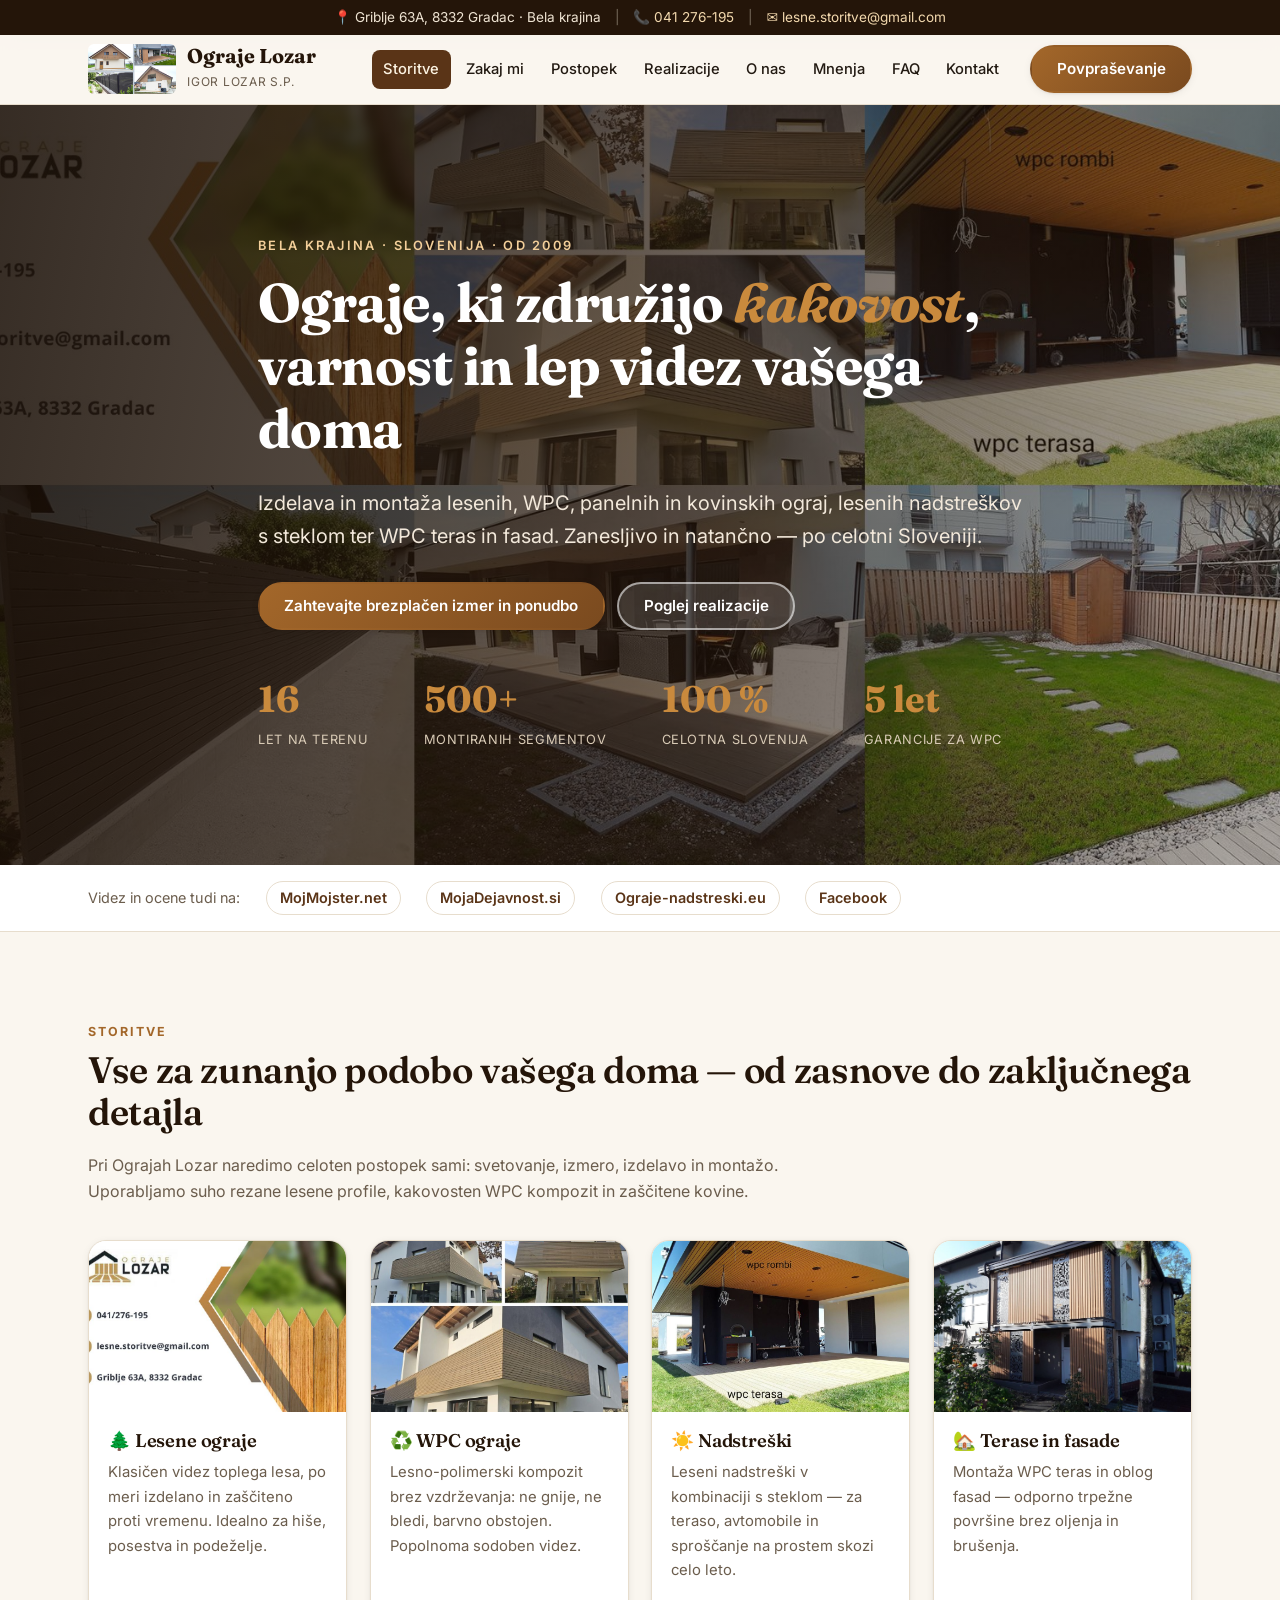
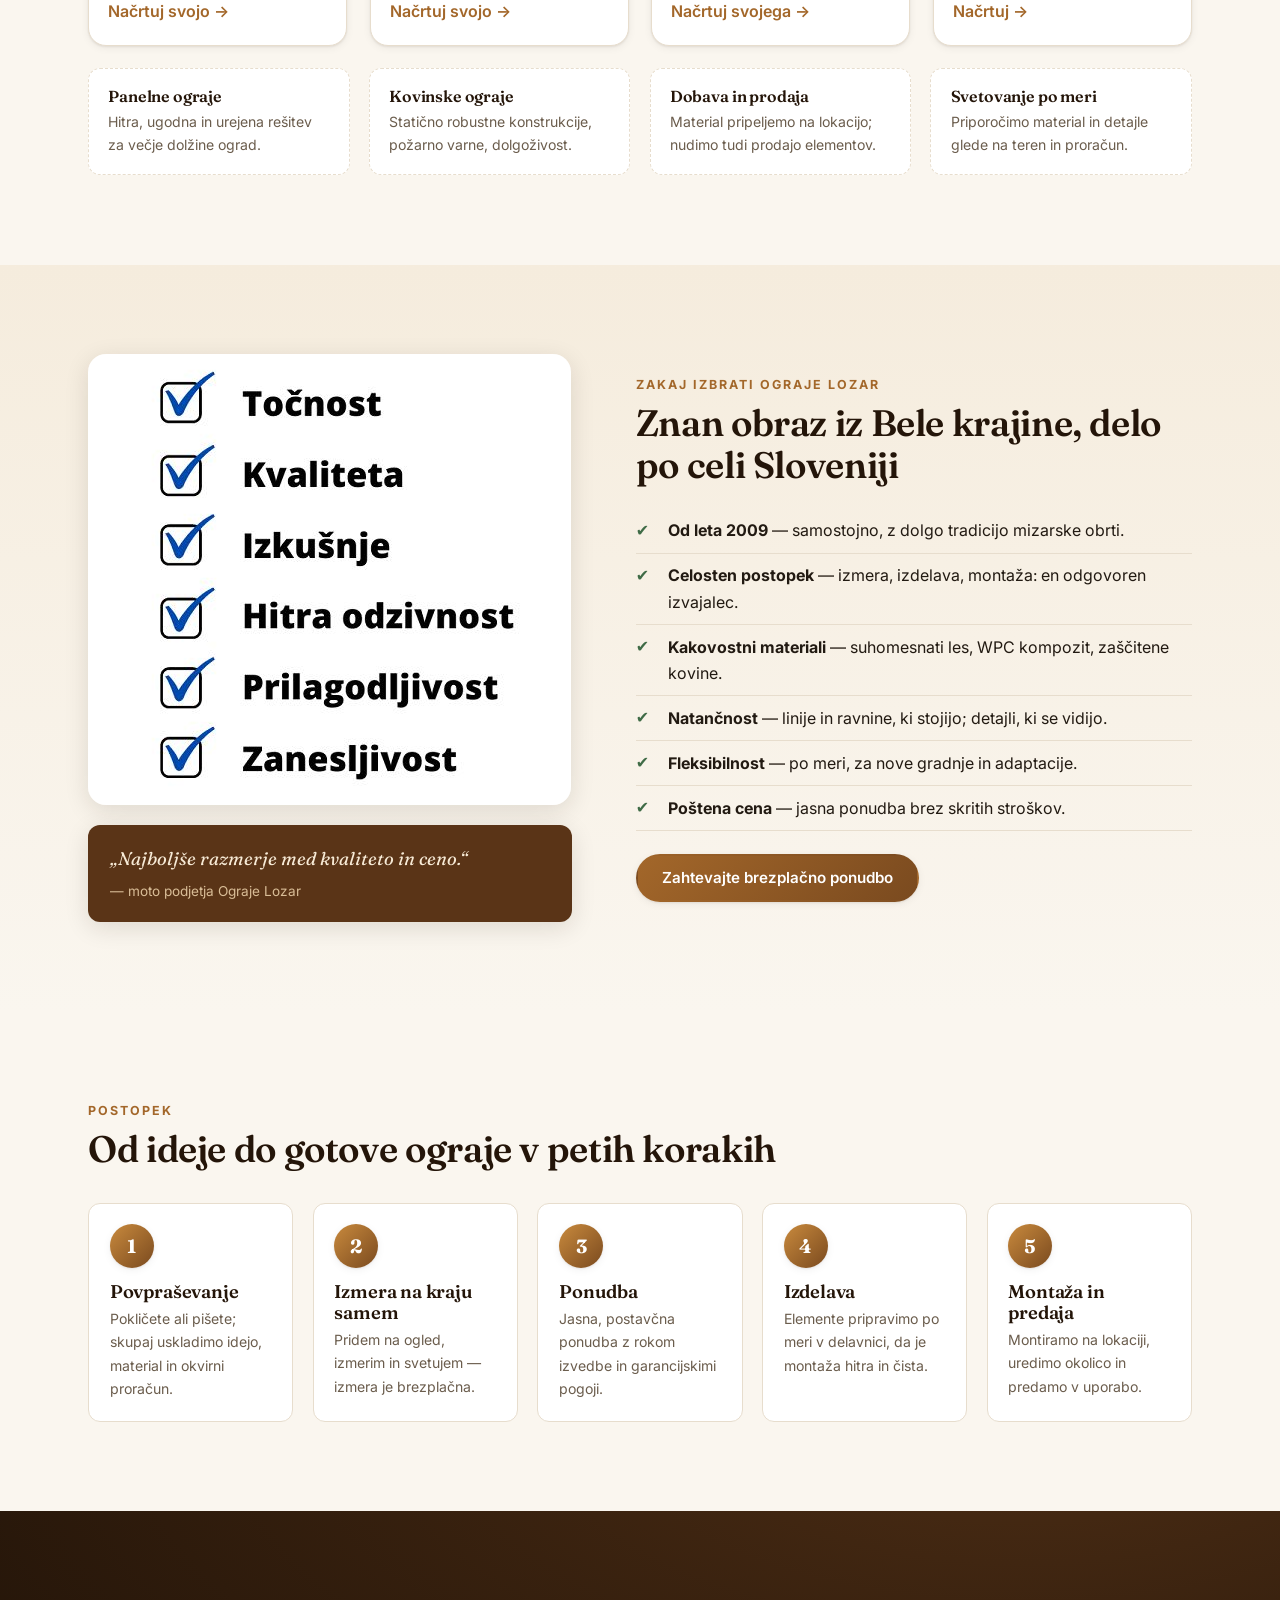
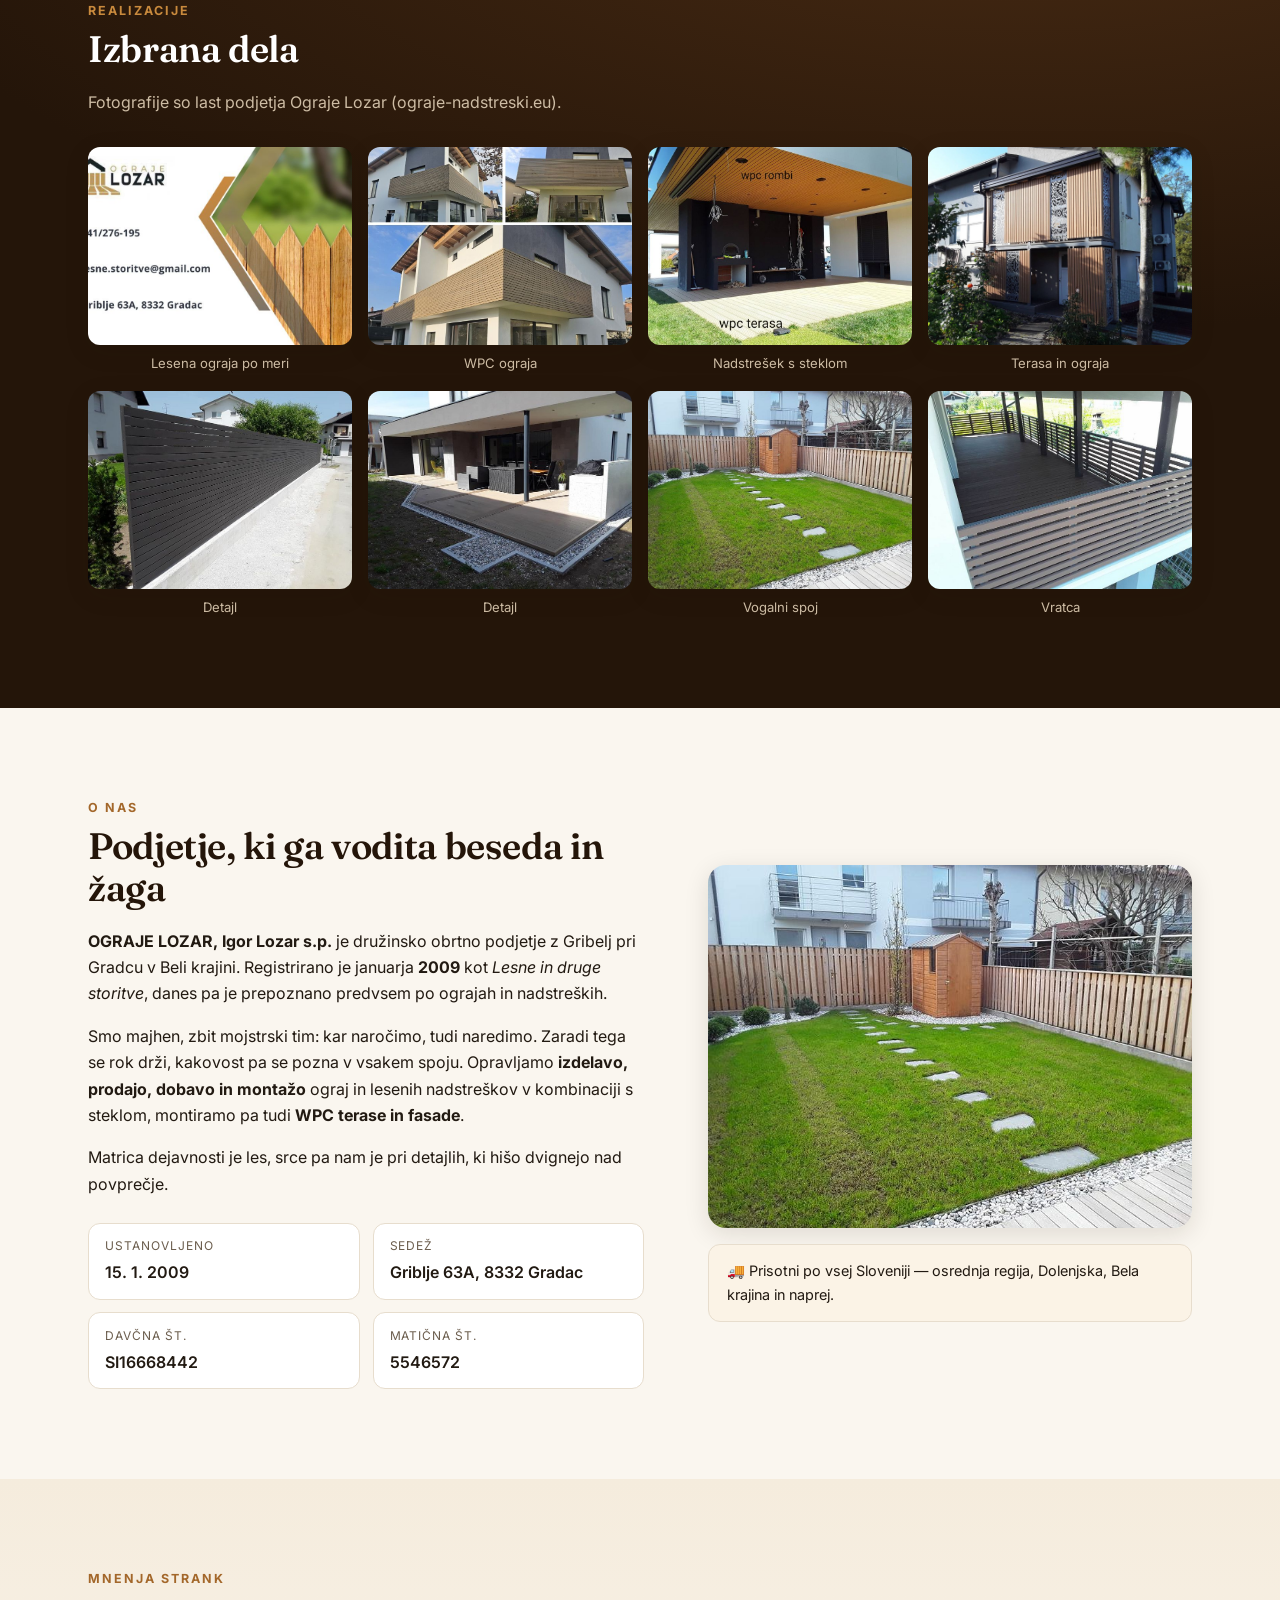
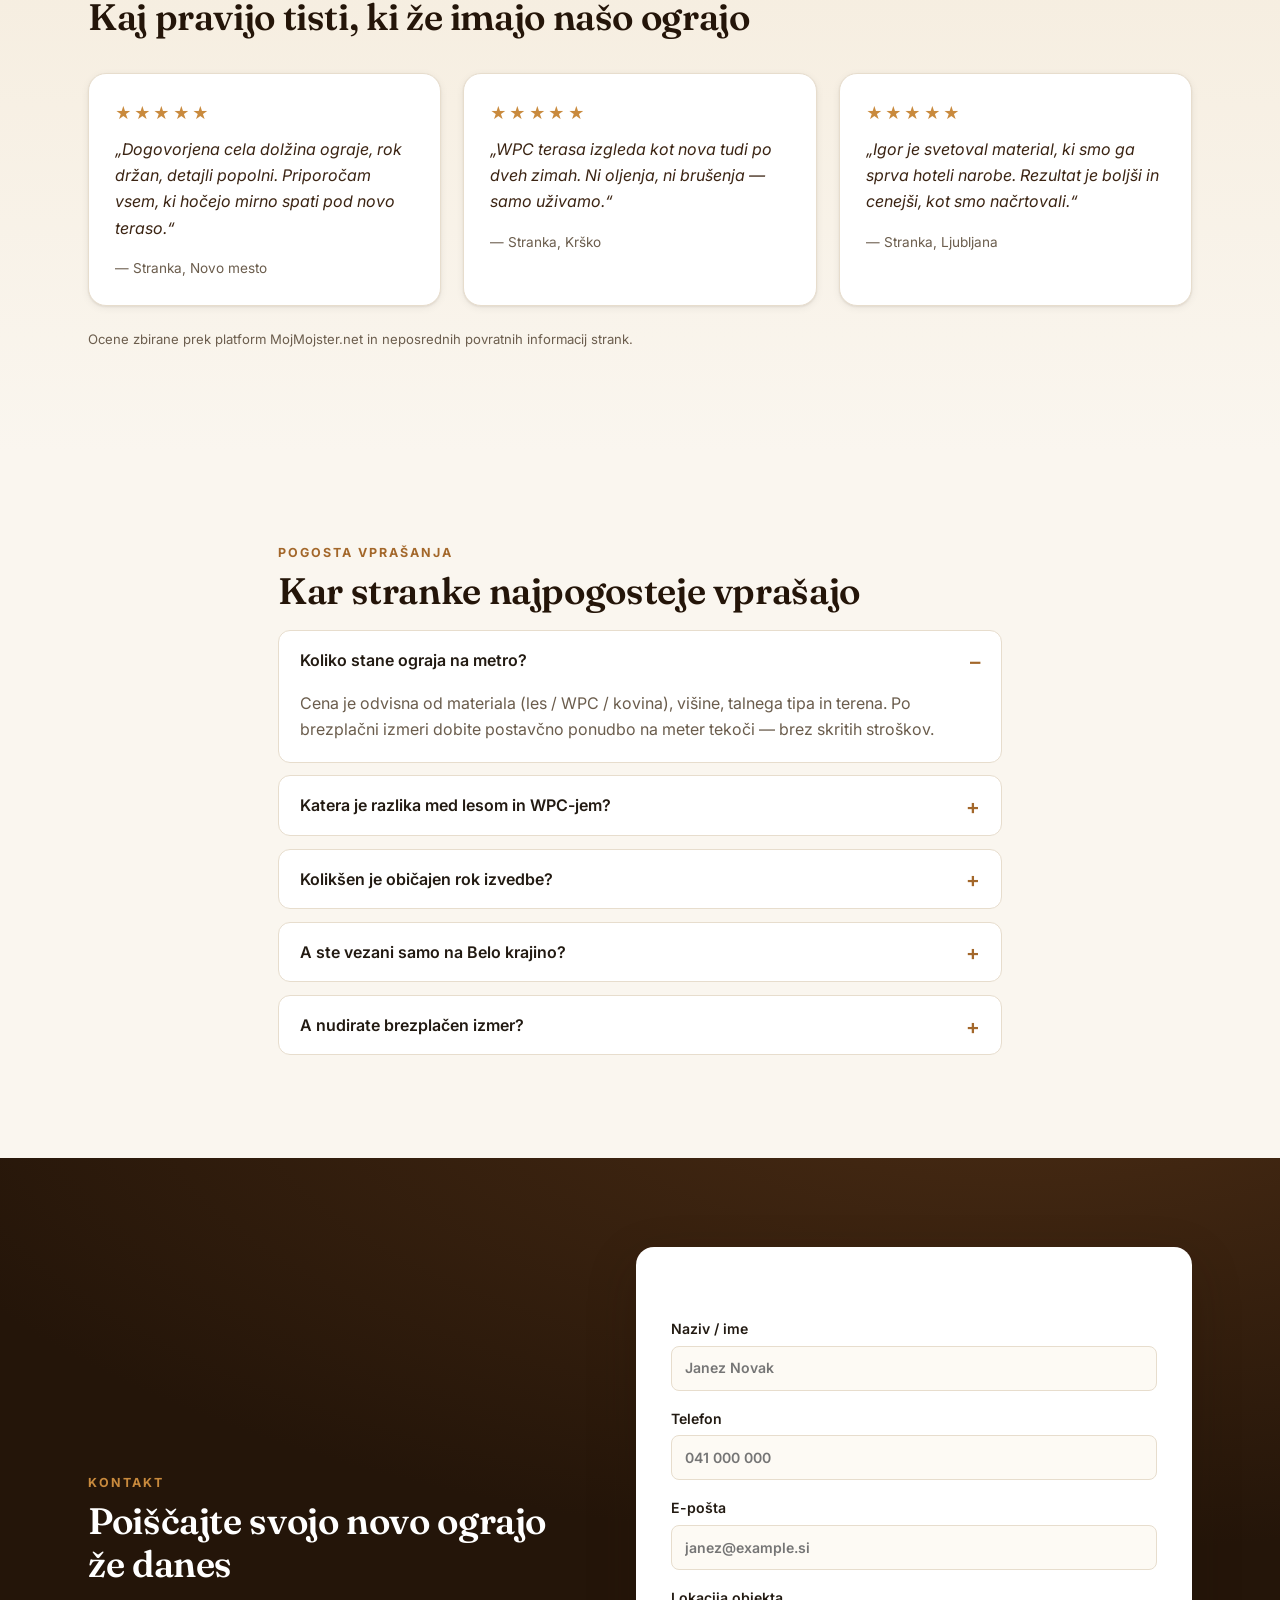
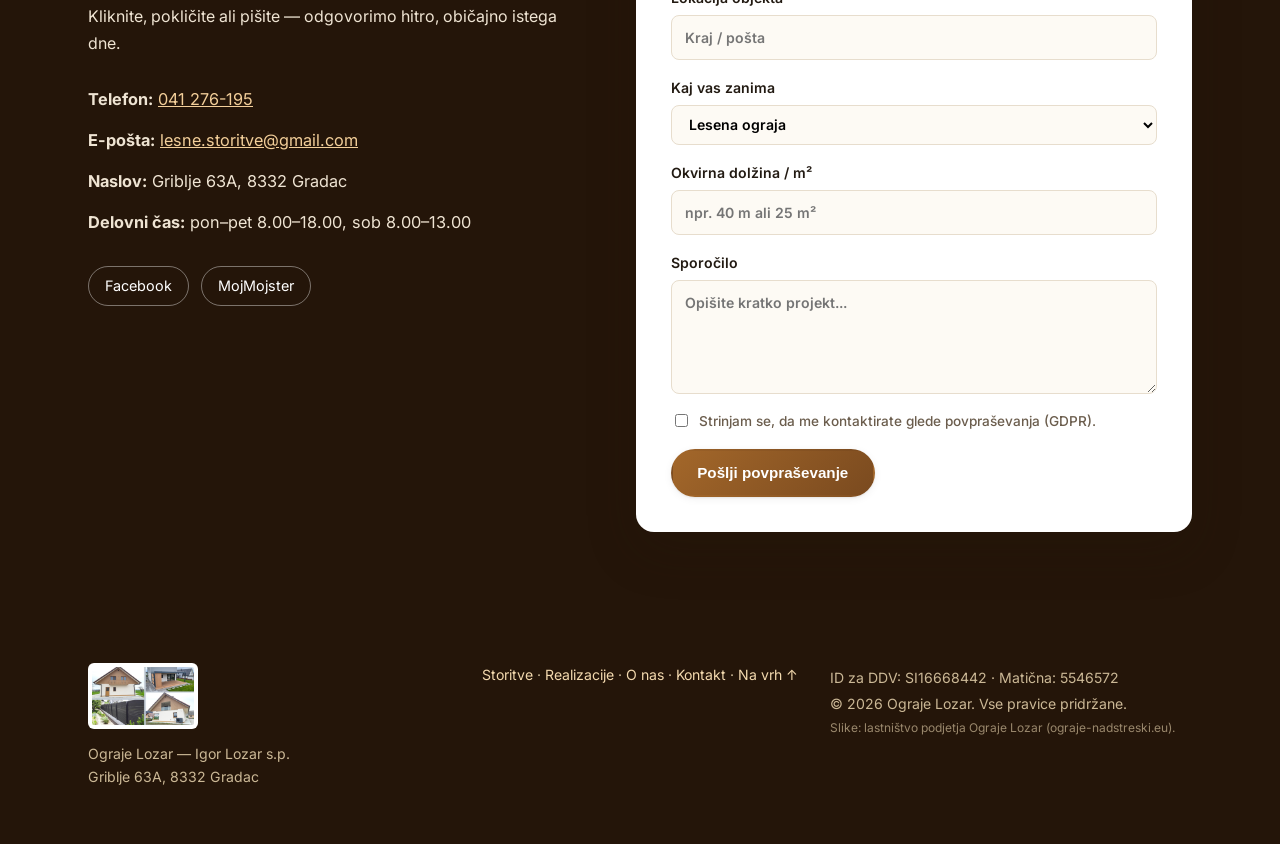
==== index.html @ 3f82236f "Ograje Lozar: profesionalna stran (pravi podatki + slike z uradnih virov, 2026/27 smernice)" ====
<!doctype html>
<html lang="sl">
<head>
<meta charset="utf-8">
<meta name="viewport" content="width=device-width, initial-scale=1">
<title>Ograje Lozar — Igor Lozar s.p. | Lesene, WPC in kovinske ograje, nadstreški, terase in fasade | Griblje pri Gradcu</title>
<meta name="description" content="Ograje Lozar (Igor Lozar s.p., Griblje pri Gradcu): izdelava in montaža lesenih, WPC, panelnih in kovinskih ograj, lesenih nadstreškov s steklom, WPC teras in fasad. Zanesljivo po celotni Sloveniji od leta 2009. Najboljše razmerje med kvaliteto in ceno.">
<meta name="keywords" content="ograje, lesene ograje, WPC ograje, panelne ograje, kovinske ograje, nadstreški, wpc terase, fasade, Griblje, Gradac, Bela Krajina, Igor Lozar">
<meta name="author" content="Igor Lozar s.p.">
<meta name="robots" content="index, follow, max-image-preview:large">
<link rel="canonical" href="https://robertpezdirc8-prog.github.io/igor-lozar-web/">
<meta name="theme-color" content="#7a4a1f">
<meta name="color-scheme" content="light">

<!-- Open Graph / Twitter -->
<meta property="og:type" content="business.business">
<meta property="og:site_name" content="Ograje Lozar">
<meta property="og:title" content="Ograje Lozar — kakovostne ograje, nadstreški in terase, ki trajajo">
<meta property="og:description" content="Izdelava in montaža lesenih, WPC in kovinskih ograj ter lesenih nadstreškov s steklom. Celotna Slovenija. Pokličite 041 276 195.">
<meta property="og:url" content="https://robertpezdirc8-prog.github.io/igor-lozar-web/">
<meta property="og:image" content="https://robertpezdirc8-prog.github.io/igor-lozar-web/img/hero.jpg">
<meta property="og:locale" content="sl_SI">
<meta name="twitter:card" content="summary_large_image">
<meta name="twitter:title" content="Ograje Lozar — ograje, nadstreški, terase in fasade">
<meta name="twitter:description" content="Kakovostno in strokovno, zanesljivo po celotni Sloveniji.">
<meta name="twitter:image" content="https://robertpezdirc8-prog.github.io/igor-lozar-web/img/hero.jpg">

<link rel="icon" type="image/png" href="img/logo-320.png">

<!-- Fonti: self-hosted system stack + Google Fonts z display swap -->
<link rel="preconnect" href="https://fonts.googleapis.com">
<link rel="preconnect" href="https://fonts.gstatic.com" crossorigin>
<link href="https://fonts.googleapis.com/css2?family=Fraunces:opsz,wght@9..144,600;9..144,700&family=Inter:wght@400;500;600;700&display=swap" rel="stylesheet">

<link rel="preload" as="image" href="img/hero.jpg" fetchpriority="high">
<link rel="stylesheet" href="css/style.css">

<!-- Structured data (schema.org) — LocalBusiness / HomeAndConstructionBusiness -->
<script type="application/ld+json">
{
  "@context": "https://schema.org",
  "@type": ["LocalBusiness","HomeAndConstructionBusiness"],
  "@id": "https://robertpezdirc8-prog.github.io/igor-lozar-web/#podjetje",
  "name": "Ograje Lozar — Igor Lozar s.p.",
  "alternateName": "Lesne in druge storitve Igor Lozar s.p.",
  "description": "Izdelava in montaža lesenih, WPC, panelnih in kovinskih ograj, lesenih nadstreškov v kombinaciji s steklom, WPC teras in fasad. Delujemo po celotni Sloveniji.",
  "url": "https://robertpezdirc8-prog.github.io/igor-lozar-web/",
  "logo": "https://robertpezdirc8-prog.github.io/igor-lozar-web/img/logo-640.png",
  "image": "https://robertpezdirc8-prog.github.io/igor-lozar-web/img/hero.jpg",
  "telephone": "+38641276195",
  "email": "lesne.storitve@gmail.com",
  "foundingDate": "2009-01-15",
  "priceRange": "€€",
  "address": {
    "@type": "PostalAddress",
    "streetAddress": "Griblje 63A",
    "addressLocality": "Griblje",
    "postalCode": "8332",
    "addressRegion": "Gradac",
    "addressCountry": "SI"
  },
  "geo": { "@type": "GeoCoordinates", "latitude": 45.5233, "longitude": 15.1619 },
  "areaServed": { "@type": "Country", "name": "Slovenija" },
  "sameAs": [
    "https://www.facebook.com/Ograje-Lozar-677329262445918/",
    "https://www.mojmojster.net/izvajalec/lesne_in_druge_storitve_igor_lozar",
    "https://www.ograje-nadstreski.eu/ograje-nadstreski/ograje-lozar-igor-lozar-s-p"
  ],
  "knowsAbout": ["Lesene ograje","WPC ograje","Panelne ograje","Kovinske ograje","Leseni nadstreški","WPC terase","WPC fasade"],
  "hasOfferCatalog": {
    "@type": "OfferCatalog",
    "name": "Storitve Ograje Lozar",
    "itemListElement": [
      {"@type":"Offer","itemOffered":{"@type":"Service","name":"Izdelava in montaža lesenih ograj"}},
      {"@type":"Offer","itemOffered":{"@type":"Service","name":"Montaža WPC ograj"}},
      {"@type":"Offer","itemOffered":{"@type":"Service","name":"Panelne ograje"}},
      {"@type":"Offer","itemOffered":{"@type":"Service","name":"Kovinske ograje"}},
      {"@type":"Offer","itemOffered":{"@type":"Service","name":"Leseni nadstreški v kombinaciji s steklom"}},
      {"@type":"Offer","itemOffered":{"@type":"Service","name":"Montaža WPC teras"}},
      {"@type":"Offer","itemOffered":{"@type":"Service","name":"Montaža WPC fasad"}}
    ]
  }
}
</script>
</head>
<body>
<a class="skip-link" href="#glavna">Preskoči na vsebino</a>

<!-- Topbar -->
<div class="topbar" role="region" aria-label="Kontaktni podatki">
  <div class="wrap topbar-in">
    <span>📍 Griblje 63A, 8332 Gradac · Bela krajina</span>
    <span class="topbar-sep" aria-hidden="true">|</span>
    <a href="tel:+38641276195">📞 041 276-195</a>
    <span class="topbar-sep" aria-hidden="true">|</span>
    <a href="mailto:lesne.storitve@gmail.com">✉️ lesne.storitve@gmail.com</a>
  </div>
</div>

<header class="site-head" id="vrh">
  <div class="wrap head-in">
    <a class="brand" href="#vrh" aria-label="Ograje Lozar — domov">
      <img src="img/logo-320.png" srcset="img/logo-320.png 320w, img/logo-640.png 640w" sizes="150px" alt="Logotip Ograje Lozar" width="150" height="86">
      <span class="brand-txt"><strong>Ograje Lozar</strong><small>Igor Lozar s.p.</small></span>
    </a>
    <nav class="main-nav" id="mainNav" aria-label="Glavna navigacija">
      <ul>
        <li><a href="#storitve" class="active">Storitve</a></li>
        <li><a href="#prednosti">Zakaj mi</a></li>
        <li><a href="#postopek">Postopek</a></li>
        <li><a href="#galerija">Realizacije</a></li>
        <li><a href="#o-nas">O nas</a></li>
        <li><a href="#mnenja">Mnenja</a></li>
        <li><a href="#faq">FAQ</a></li>
        <li><a href="#kontakt">Kontakt</a></li>
      </ul>
    </nav>
    <a class="btn btn-primary nav-cta" href="#kontakt">Povpraševanje</a>
    <button class="burger" id="burger" aria-expanded="false" aria-controls="mainNav" aria-label="Odpri meni">
      <span></span><span></span><span></span>
    </button>
  </div>
</header>

<main id="glavna">

<!-- HERO -->
<section class="hero" aria-labelledby="hero-h">
  <picture class="hero-bg">
    <img src="img/hero.jpg" alt="Izbrana dela Ograje Lozar — lesene in WPC ograje ter nadstreški" width="1600" height="900" fetchpriority="high" decoding="async">
  </picture>
  <div class="hero-veil" aria-hidden="true"></div>
  <div class="wrap hero-in">
    <p class="eyebrow">Bela krajina · Slovenija · od 2009</p>
    <h1 id="hero-h">Ograje, ki združijo <em>kakovost</em>, varnost in lep videz vašega doma</h1>
    <p class="lede">Izdelava in montaža lesenih, WPC, panelnih in kovinskih ograj, lesenih nadstreškov s steklom ter WPC teras in fasad. Zanesljivo in natančno — po celotni Sloveniji.</p>
    <div class="hero-ctas">
      <a class="btn btn-primary" href="#kontakt">Zahtevajte brezplačen izmer in ponudbo</a>
      <a class="btn btn-ghost" href="#galerija">Poglej realizacije</a>
    </div>
    <ul class="hero-stats" role="list">
      <li><strong data-count="16">16</strong><span>let na terenu</span></li>
      <li><strong data-count="500" data-suffix="+">500+</strong><span>montiranih segmentov</span></li>
      <li><strong>100&nbsp;%</strong><span>celotna Slovenija</span></li>
      <li><strong>5&nbsp;let</strong><span>garancije za WPC</span></li>
    </ul>
  </div>
</section>

<!-- TRUST BAR -->
<section class="trust" aria-label="Referenčne platforme">
  <div class="wrap trust-in">
    <span>Videz in ocene tudi na:</span>
    <a href="https://www.mojmojster.net/izvajalec/lesne_in_druge_storitve_igor_lozar" rel="noopener nofollow" target="_blank">MojMojster.net</a>
    <a href="https://www.moja-dejavnost.si/montaza-wpc-ograj-teras-in-fasad-osrednja-slovenija/igor-lozar-sp" rel="noopener nofollow" target="_blank">MojaDejavnost.si</a>
    <a href="https://www.ograje-nadstreski.eu/ograje-nadstreski/ograje-lozar-igor-lozar-s-p" rel="noopener nofollow" target="_blank">Ograje-nadstreski.eu</a>
    <a href="https://www.facebook.com/Ograje-Lozar-677329262445918/" rel="noopener nofollow" target="_blank">Facebook</a>
  </div>
</section>

<!-- STORITVE -->
<section id="storitve" class="section">
  <div class="wrap">
    <p class="kicker">Storitve</p>
    <h2>Vse za zunanjo podobo vašega doma — od zasnove do zaključnega detajla</h2>
    <p class="sub">Pri Ograjah Lozar naredimo celoten postopek sami: svetovanje, izmero, izdelavo in montažo. Uporabljamo suho rezane lesene profile, kakovosten WPC kompozit in zaščitene kovine.</p>
    <div class="cards grid-4">
      <article class="card reveal">
        <img src="img/delo-lesena-ograj.jpg" alt="Lesena ograja po meri, delo Ograje Lozar" width="900" height="600" loading="lazy">
        <h3>🌲 Lesene ograje</h3>
        <p>Klasičen videz toplega lesa, po meri izdelano in zaščiteno proti vremenu. Idealno za hiše, posestva in podeželje.</p>
        <a class="more" href="#kontakt">Načrtuj svojo →</a>
      </article>
      <article class="card reveal">
        <img src="img/delo-wpc.jpg" alt="WPC ograja moderni videz" width="900" height="600" loading="lazy">
        <h3>♻️ WPC ograje</h3>
        <p>Lesno-polimerski kompozit brez vzdrževanja: ne gnije, ne bledi, barvno obstojen. Popolnoma sodoben videz.</p>
        <a class="more" href="#kontakt">Načrtuj svojo →</a>
      </article>
      <article class="card reveal">
        <img src="img/delo-nadstresek.jpg" alt="Leseni nadstrešek v kombinaciji s steklom" width="900" height="600" loading="lazy">
        <h3>☀️ Nadstreški</h3>
        <p>Leseni nadstreški v kombinaciji s steklom — za teraso, avtomobile in sproščanje na prostem skozi celo leto.</p>
        <a class="more" href="#kontakt">Načrtuj svojega →</a>
      </article>
      <article class="card reveal">
        <img src="img/delo-garaza-terasa.jpg" alt="WPC terasa in jekleno-betonski detajli" width="1200" height="900" loading="lazy">
        <h3>🏡 Terase in fasade</h3>
        <p>Montaža WPC teras in oblog fasad — odporno trpežne površine brez oljenja in brušenja.</p>
        <a class="more" href="#kontakt">Načrtuj →</a>
      </article>
    </div>
    <div class="mini-grid">
      <div class="mini reveal"><h3>Panelne ograje</h3><p>Hitra, ugodna in urejena rešitev za večje dolžine ograd.</p></div>
      <div class="mini reveal"><h3>Kovinske ograje</h3><p>Statično robustne konstrukcije, požarno varne, dolgoživost.</p></div>
      <div class="mini reveal"><h3>Dobava in prodaja</h3><p>Material pripeljemo na lokacijo; nudimo tudi prodajo elementov.</p></div>
      <div class="mini reveal"><h3>Svetovanje po meri</h3><p>Priporočimo material in detajle glede na teren in proračun.</p></div>
    </div>
  </div>
</section>

<!-- PREDNOSTI -->
<section id="prednosti" class="section section-alt">
  <div class="wrap split">
    <div class="split-img reveal">
      <img src="img/zakaj-lozar.jpg" alt="Zakaj izbrati Ograje Lozar" width="483" height="451" loading="lazy">
      <figure class="quote-card">
        <blockquote>„Najboljše razmerje med kvaliteto in ceno.“</blockquote>
        <figcaption>— moto podjetja Ograje Lozar</figcaption>
      </figure>
    </div>
    <div>
      <p class="kicker">Zakaj izbrati Ograje Lozar</p>
      <h2>Znan obraz iz Bele krajine, delo po celi Sloveniji</h2>
      <ul class="ticks">
        <li><strong>Od leta 2009</strong> — samostojno, z dolgo tradicijo mizarske obrti.</li>
        <li><strong>Celosten postopek</strong> — izmera, izdelava, montaža: en odgovoren izvajalec.</li>
        <li><strong>Kakovostni materiali</strong> — suhomesnati les, WPC kompozit, zaščitene kovine.</li>
        <li><strong>Natančnost</strong> — linije in ravnine, ki stojijo; detajli, ki se vidijo.</li>
        <li><strong>Fleksibilnost</strong> — po meri, za nove gradnje in adaptacije.</li>
        <li><strong>Poštena cena</strong> — jasna ponudba brez skritih stroškov.</li>
      </ul>
      <a class="btn btn-primary" href="#kontakt">Zahtevajte brezplačno ponudbo</a>
    </div>
  </div>
</section>

<!-- POSTOPEK -->
<section id="postopek" class="section">
  <div class="wrap">
    <p class="kicker">Postopek</p>
    <h2>Od ideje do gotove ograje v petih korakih</h2>
    <ol class="steps">
      <li class="reveal"><span class="stepnum">1</span><h3>Povpraševanje</h3><p>Pokličete ali pišete; skupaj uskladimo idejo, material in okvirni proračun.</p></li>
      <li class="reveal"><span class="stepnum">2</span><h3>Izmera na kraju samem</h3><p>Pridem na ogled, izmerim in svetujem — izmera je brezplačna.</p></li>
      <li class="reveal"><span class="stepnum">3</span><h3>Ponudba</h3><p>Jasna, postavčna ponudba z rokom izvedbe in garancijskimi pogoji.</p></li>
      <li class="reveal"><span class="stepnum">4</span><h3>Izdelava</h3><p>Elemente pripravimo po meri v delavnici, da je montaža hitra in čista.</p></li>
      <li class="reveal"><span class="stepnum">5</span><h3>Montaža in predaja</h3><p>Montiramo na lokaciji, uredimo okolico in predamo v uporabo.</p></li>
    </ol>
  </div>
</section>

<!-- GALERIJA -->
<section id="galerija" class="section section-dark">
  <div class="wrap">
    <p class="kicker light">Realizacije</p>
    <h2>Izbrana dela</h2>
    <p class="sub dim">Fotografije so last podjetja Ograje Lozar (ograje-nadstreski.eu).</p>
    <div class="gal">
      <figure class="reveal"><a href="img/delo-lesena-ograj.jpg" data-caption="Lesena ograja po meri"><img src="img/delo-lesena-ograj.jpg" alt="Lesena ograja po meri" width="900" height="600" loading="lazy"></a><figcaption>Lesena ograja po meri</figcaption></figure>
      <figure class="reveal"><a href="img/delo-wpc.jpg" data-caption="WPC ograja — brez vzdrževanja"><img src="img/delo-wpc.jpg" alt="WPC ograja" width="900" height="600" loading="lazy"></a><figcaption>WPC ograja</figcaption></figure>
      <figure class="reveal"><a href="img/delo-nadstresek.jpg" data-caption="Leseni nadstrešek s steklom"><img src="img/delo-nadstresek.jpg" alt="Leseni nadstrešek s steklom" width="900" height="600" loading="lazy"></a><figcaption>Nadstrešek s steklom</figcaption></figure>
      <figure class="reveal"><a href="img/delo-garaza-terasa.jpg" data-caption="Terasa in ograja — kombinacija materialov"><img src="img/delo-garaza-terasa.jpg" alt="Terasa in ograja" width="1200" height="900" loading="lazy"></a><figcaption>Terasa in ograja</figcaption></figure>
      <figure class="reveal"><a href="img/detajl-ograj-1.jpg" data-caption="Detajl lesene ograje"><img src="img/detajl-ograj-1.jpg" alt="Detajl lesene ograje" width="900" height="600" loading="lazy"></a><figcaption>Detajl</figcaption></figure>
      <figure class="reveal"><a href="img/detajl-ograj-2.jpg" data-caption="Detajl WPC ograje"><img src="img/detajl-ograj-2.jpg" alt="Detajl WPC ograje" width="900" height="600" loading="lazy"></a><figcaption>Detajl</figcaption></figure>
      <figure class="reveal"><a href="img/detajl-ograj-3.jpg" data-caption="Robustni vogalni spoj"><img src="img/detajl-ograj-3.jpg" alt="Vogalni spoj ograje" width="900" height="600" loading="lazy"></a><figcaption>Vogalni spoj</figcaption></figure>
      <figure class="reveal"><a href="img/detajl-ograj-4.jpg" data-caption="Vratca z okovjem po meri"><img src="img/detajl-ograj-4.jpg" alt="Vratca z okovjem" width="900" height="600" loading="lazy"></a><figcaption>Vratca</figcaption></figure>
    </div>
  </div>
</section>

<!-- O NAS -->
<section id="o-nas" class="section">
  <div class="wrap split rev">
    <div>
      <p class="kicker">O nas</p>
      <h2>Podjetje, ki ga vodita beseda in žaga</h2>
      <p><strong>OGRAJE LOZAR, Igor Lozar s.p.</strong> je družinsko obrtno podjetje z Gribelj pri Gradcu v Beli krajini. Registrirano je januarja <strong>2009</strong> kot <em>Lesne in druge storitve</em>, danes pa je prepoznano predvsem po ograjah in nadstreških.</p>
      <p>Smo majhen, zbit mojstrski tim: kar naročimo, tudi naredimo. Zaradi tega se rok drži, kakovost pa se pozna v vsakem spoju. Opravljamo <strong>izdelavo, prodajo, dobavo in montažo</strong> ograj in lesenih nadstreškov v kombinaciji s steklom, montiramo pa tudi <strong>WPC terase in fasade</strong>.</p>
      <p>Matrica dejavnosti je les, srce pa nam je pri detajlih, ki hišo dvignejo nad povprečje.</p>
      <dl class="facts">
        <div><dt>Ustanovljeno</dt><dd>15. 1. 2009</dd></div>
        <div><dt>Sedež</dt><dd>Griblje 63A, 8332 Gradac</dd></div>
        <div><dt>Davčna št.</dt><dd>SI16668442</dd></div>
        <div><dt>Matična št.</dt><dd>5546572</dd></div>
      </dl>
    </div>
    <div class="mapbox reveal">
      <img src="img/detajl-ograj-3.jpg" alt="Podroben spoj ograje, mojstrsko delo" width="900" height="600" loading="lazy">
      <div class="map-note">🚚 Prisotni po vsej Sloveniji — osrednja regija, Dolenjska, Bela krajina in naprej.</div>
    </div>
  </div>
</section>

<!-- MNENJA -->
<section id="mnenja" class="section section-alt">
  <div class="wrap">
    <p class="kicker">Mnenja strank</p>
    <h2>Kaj pravijo tisti, ki že imajo našo ograjo</h2>
    <div class="grid-3">
      <article class="rev-card reveal">
        <p class="stars" aria-label="Ocena 5 od 5">★★★★★</p>
        <blockquote>„Dogovorjena cela dolžina ograje, rok držan, detajli popolni. Priporočam vsem, ki hočejo mirno spati pod novo teraso.“</blockquote>
        <footer>— Stranka, Novo mesto</footer>
      </article>
      <article class="rev-card reveal">
        <p class="stars" aria-label="Ocena 5 od 5">★★★★★</p>
        <blockquote>„WPC terasa izgleda kot nova tudi po dveh zimah. Ni oljenja, ni brušenja — samo uživamo.“</blockquote>
        <footer>— Stranka, Krško</footer>
      </article>
      <article class="rev-card reveal">
        <p class="stars" aria-label="Ocena 5 od 5">★★★★★</p>
        <blockquote>„Igor je svetoval material, ki smo ga sprva hoteli narobe. Rezultat je boljši in cenejši, kot smo načrtovali.“</blockquote>
        <footer>— Stranka, Ljubljana</footer>
      </article>
    </div>
    <p class="rev-src">Ocene zbirane prek platform MojMojster.net in neposrednih povratnih informacij strank.</p>
  </div>
</section>

<!-- FAQ -->
<section id="faq" class="section">
  <div class="wrap narrow">
    <p class="kicker">Pogosta vprašanja</p>
    <h2>Kar stranke najpogosteje vprašajo</h2>
    <details class="reveal" open>
      <summary>Koliko stane ograja na metro?</summary>
      <p>Cena je odvisna od materiala (les / WPC / kovina), višine, talnega tipa in terena. Po brezplačni izmeri dobite postavčno ponudbo na meter tekoči — brez skritih stroškov.</p>
    </details>
    <details class="reveal">
      <summary>Katera je razlika med lesom in WPC-jem?</summary>
      <p>Les daje topel, naraven videz in zahteva občasno zaščito (oljenje ali lazura). WPC (lesno-polimerski kompozit) je praktično brez vzdrževanja, barvno obstojen in odporen proti vlagi — priljubljen pri novejših fasadah.</p>
    </details>
    <details class="reveal">
      <summary>Kolikšen je običajen rok izvedbe?</summary>
      <p>Od potrditve ponudbe običajno 2–6 tednov, odvisno od sezone in obsega. Manjše sanacije pogosto opravimo sproti.</p>
    </details>
    <details class="reveal">
      <summary>A ste vezani samo na Belo krajino?</summary>
      <p>Ne. Sedišče imamo v Gribljah pri Gradcu, delujemo pa po celotni Sloveniji — od Pomurja do Primorske.</p>
    </details>
    <details class="reveal">
      <summary>A nudirate brezplačen izmer?</summary>
      <p>Da. Izmer in svetovanje na kraju samem sta brezplačna in neobligatorna.</p>
    </details>
  </div>
</section>

<!-- KONTAKT / CTA -->
<section id="kontakt" class="section section-dark contact">
  <div class="wrap split">
    <div>
      <p class="kicker light">Kontakt</p>
      <h2>Poiščajte svojo novo ograjo že danes</h2>
      <p>Kliknite, pokličite ali pišite — odgovorimo hitro, običajno istega dne.</p>
      <ul class="contact-list">
        <li><strong>Telefon:</strong> <a href="tel:+38641276195">041 276-195</a></li>
        <li><strong>E-pošta:</strong> <a href="mailto:lesne.storitve@gmail.com">lesne.storitve@gmail.com</a></li>
        <li><strong>Naslov:</strong> Griblje 63A, 8332 Gradac</li>
        <li><strong>Delovni čas:</strong> pon–pet 8.00–18.00, sob 8.00–13.00</li>
      </ul>
      <div class="socials">
        <a href="https://www.facebook.com/Ograje-Lozar-677329262445918/" target="_blank" rel="noopener nofollow" aria-label="Facebook strani Ograje Lozar">Facebook</a>
        <a href="https://www.mojmojster.net/izvajalec/lesne_in_druge_storitve_igor_lozar" target="_blank" rel="noopener nofollow" aria-label="Profil na MojMojster.net">MojMojster</a>
      </div>
    </div>
    <form class="quote-form reveal" id="quoteForm" action="#" method="post" novalidate>
      <h3>Brezplačno povpraševanje</h3>
      <label>Naziv / ime <input required name="ime" autocomplete="name" placeholder="Janez Novak"></label>
      <label>Telefon <input required name="tel" type="tel" autocomplete="tel" placeholder="041 000 000"></label>
      <label>E-pošta <input required name="mail" type="email" autocomplete="email" placeholder="janez@example.si"></label>
      <label>Lokacija objekta <input name="lok" placeholder="Kraj / pošta"></label>
      <label>Kaj vas zanima
        <select name="vrsta">
          <option>Lesena ograja</option><option>WPC ograja</option><option>Panelna ograja</option>
          <option>Kovinska ograja</option><option>Nadstrešek s steklom</option><option>WPC terasa</option><option>WPC fasada</option>
        </select>
      </label>
      <label>Okvirna dolžina / m² <input name="mera" placeholder="npr. 40 m ali 25 m²"></label>
      <label>Sporočilo <textarea name="msg" rows="4" placeholder="Opišite kratko projekt..."></textarea></label>
      <label class="chk"><input type="checkbox" required name="gdpr"> Strinjam se, da me kontaktirate glede povpraševanja (GDPR).</label>
      <button class="btn btn-primary" type="submit">Pošlji povpraševanje</button>
      <p class="form-ok" id="formOk" hidden>✅ Hvala! Povpraševanje je zabeleženo — pokličemo vas v najkrajšem možnem času.</p>
    </form>
  </div>
</section>

</main>

<footer class="site-foot">
  <div class="wrap foot-in">
    <div>
      <img class="foot-logo" src="img/logo-320.png" alt="Ograje Lozar logotip" width="120" height="69" loading="lazy">
      <p>Ograje Lozar — Igor Lozar s.p.<br>Griblje 63A, 8332 Gradac</p>
    </div>
    <nav aria-label="Noge">
      <a href="#storitve">Storitve</a> · <a href="#galerija">Realizacije</a> · <a href="#o-nas">O nas</a> · <a href="#kontakt">Kontakt</a> · <a href="#vrh">Na vrh ↑</a>
    </nav>
    <div class="foot-meta">
      <p>ID za DDV: SI16668442 · Matična: 5546572</p>
      <p>© <span id="leto">2026</span> Ograje Lozar. Vse pravice pridržane.</p>
      <p class="tiny">Slike: lastništvo podjetja Ograje Lozar (ograje-nadstreski.eu).</p>
    </div>
  </div>
</footer>

<!-- Sticky mobile call bar -->
<div class="sticky-call" aria-hidden="false">
  <a href="tel:+38641276195">📞 Pokliči</a>
  <a href="#kontakt">✉️ Povpraševanje</a>
</div>

<!-- Lightbox -->
<div class="lightbox" id="lightbox" role="dialog" aria-modal="true" aria-label="Povečava slike" hidden>
  <button class="lb-close" id="lbClose" aria-label="Zapri">×</button>
  <button class="lb-prev" id="lbPrev" aria-label="Prejšnja">‹</button>
  <figure><img id="lbImg" src="" alt=""><figcaption id="lbCap"></figcaption></figure>
  <button class="lb-next" id="lbNext" aria-label="Naslednja">›</button>
</div>

<script src="js/main.js" defer></script>
</body>
</html>
---- css/style.css ----
/* =========================================================
   OGRAJE LOZAR — profesionalna spletna stran
   Smernice 2026/2027: mobilno-najprej, dostopnost (WCAG 2.2),
   zmerna tipografija, lesena paleta, lahka animacija, Core Web Vitals
   ========================================================= */

:root{
  --wood-900:#241509;      /* oreh temno            */
  --wood-800:#3b2413;
  --wood-700:#5a3417;      /* hrast                 */
  --wood-600:#7a4a1f;      /* glavni poudarek       */
  --amber:#c98a3d;         /* medeni poudarek       */
  --amber-deep:#a3672a;
  --cream:#faf6ef;         /* ozadje                */
  --paper:#ffffff;
  --ink:#221a12;           /* besedilo              */
  --muted:#6b5d4d;
  --line:#e7ddcd;
  --green:#3f6b46;         /* potrditev             */
  --shadow-sm:0 1px 2px rgba(36,21,9,.08),0 2px 8px rgba(36,21,9,.06);
  --shadow-md:0 6px 24px rgba(36,21,9,.12);
  --shadow-lg:0 18px 50px rgba(36,21,9,.22);
  --r-lg:18px; --r-md:12px; --r-sm:8px;
  --wrap:1160px;
  --font-d:"Fraunces",Georgia,"Times New Roman",serif;
  --font-b:"Inter",system-ui,-apple-system,"Segoe UI",Roboto,Arial,sans-serif;
}

*,*::before,*::after{box-sizing:border-box}
html{scroll-behavior:smooth;scroll-padding-top:120px}
body{margin:0;font-family:var(--font-b);color:var(--ink);background:var(--cream);line-height:1.65;font-size:clamp(16px,1.1vw,17.5px)}
img{max-width:100%;height:auto;display:block}
a{color:var(--wood-600)}
h1,h2,h3{font-family:var(--font-d);line-height:1.15;margin:0 0 .5em;color:var(--wood-900);letter-spacing:-.01em}
h1{font-size:clamp(2rem,4.6vw,3.4rem);font-weight:700}
h2{font-size:clamp(1.5rem,3vw,2.3rem);font-weight:600}
h3{font-size:1.15rem;font-weight:600}
p{margin:0 0 1em}
.wrap{max-width:var(--wrap);margin-inline:auto;padding-inline:clamp(16px,4vw,28px)}
.narrow{max-width:780px}

.skip-link{position:absolute;left:-999px;top:0;background:var(--wood-900);color:#fff;padding:.7em 1.2em;border-radius:0 0 var(--r-sm) 0;z-index:200}
.skip-link:focus{left:0}

/* ---------- Topbar ---------- */
.topbar{background:var(--wood-900);color:#efe4d3;font-size:.85rem}
.topbar-in{display:flex;flex-wrap:wrap;gap:.4em 1em;justify-content:center;padding-block:.45em}
.topbar a{color:#f3d9ae;text-decoration:none}
.topbar a:hover{text-decoration:underline}
.topbar-sep{opacity:.4}

/* ---------- Header ---------- */
.site-head{position:sticky;top:0;z-index:100;background:rgba(250,246,239,.92);backdrop-filter:blur(10px);border-bottom:1px solid var(--line)}
.head-in{display:flex;align-items:center;gap:1.2rem;padding-block:.6rem}
.brand{display:flex;align-items:center;gap:.7rem;text-decoration:none;color:inherit}
.brand img{width:88px;height:auto;border-radius:6px}
.brand-txt strong{font-family:var(--font-d);font-size:1.25rem;display:block;line-height:1.1;color:var(--wood-900)}
.brand-txt small{color:var(--muted);font-size:.75rem;letter-spacing:.06em;text-transform:uppercase}
.main-nav{margin-left:auto}
.main-nav ul{display:flex;gap:.2rem;list-style:none;margin:0;padding:0;flex-wrap:wrap}
.main-nav a{display:block;padding:.5em .8em;border-radius:var(--r-sm);text-decoration:none;color:var(--ink);font-weight:500;font-size:.92rem;transition:background .2s,color .2s}
.main-nav a:hover{background:#f0e6d6}
.main-nav a.active{background:var(--wood-700);color:#fdf4e3}
.nav-cta{white-space:nowrap}
.burger{display:none;background:none;border:0;width:44px;height:44px;cursor:pointer;padding:10px}
.burger span{display:block;height:2.5px;background:var(--wood-900);border-radius:2px;margin:5px 0;transition:transform .25s,opacity .25s}
.burger[aria-expanded="true"] span:nth-child(1){transform:translateY(7.5px) rotate(45deg)}
.burger[aria-expanded="true"] span:nth-child(2){opacity:0}
.burger[aria-expanded="true"] span:nth-child(3){transform:translateY(-7.5px) rotate(-45deg)}

/* ---------- Gumbi ---------- */
.btn{display:inline-block;padding:.85em 1.6em;border-radius:999px;font-weight:600;text-decoration:none;font-size:.95rem;border:2px solid transparent;cursor:pointer;transition:transform .15s,box-shadow .2s,background .2s;line-height:1.2}
.btn-primary{background:linear-gradient(135deg,var(--amber-deep),var(--wood-600));color:#fff;box-shadow:var(--shadow-sm)}
.btn-primary:hover{transform:translateY(-2px);box-shadow:var(--shadow-md)}
.btn-ghost{background:rgba(255,255,255,.14);color:#fff;border-color:rgba(255,255,255,.55)}
.btn-ghost:hover{background:rgba(255,255,255,.25)}

/* ---------- Hero ---------- */
.hero{position:relative;min-height:min(88vh,760px);display:flex;align-items:center;color:#fff;overflow:hidden}
.hero-bg{position:absolute;inset:0}
.hero-bg img{width:100%;height:100%;object-fit:cover;animation:heroZoom 22s ease-in-out infinite alternate}
@keyframes heroZoom{from{transform:scale(1)}to{transform:scale(1.07)}}
.hero-veil{position:absolute;inset:0;background:linear-gradient(100deg,rgba(26,15,6,.88) 0%,rgba(36,21,9,.72) 45%,rgba(36,21,9,.35) 100%)}
.hero-in{position:relative;padding-block:5rem 4rem;max-width:820px}
.eyebrow{letter-spacing:.18em;text-transform:uppercase;font-size:.8rem;font-weight:600;color:#f3cf9a;margin-bottom:1rem}
.hero h1{color:#fff}
.hero h1 em{font-style:italic;color:var(--amber)}
.lede{font-size:clamp(1.05rem,1.6vw,1.25rem);color:#f2e8da;max-width:62ch}
.hero-ctas{display:flex;flex-wrap:wrap;gap:.8rem;margin:1.8rem 0 2.4rem}
.hero-stats{display:grid;grid-template-columns:repeat(4,auto);gap:2.2rem;list-style:none;margin:0;padding:0}
.hero-stats li{display:flex;flex-direction:column}
.hero-stats strong{font-family:var(--font-d);font-size:clamp(1.6rem,3vw,2.3rem);color:var(--amber)}
.hero-stats span{font-size:.8rem;color:#d9cbb6;text-transform:uppercase;letter-spacing:.05em}

/* ---------- Trust bar ---------- */
.trust{background:var(--paper);border-bottom:1px solid var(--line)}
.trust-in{display:flex;flex-wrap:wrap;gap:.6rem 1.6rem;align-items:center;padding-block:1rem;font-size:.9rem;color:var(--muted)}
.trust a{font-weight:600;text-decoration:none;color:var(--wood-700);padding:.3em .9em;border:1px solid var(--line);border-radius:999px;transition:border-color .2s,background .2s}
.trust a:hover{border-color:var(--amber);background:#fbf3e6}

/* ---------- Sekcije ---------- */
.section{padding-block:clamp(3.5rem,7vw,6rem)}
.section-alt{background:linear-gradient(#f5ecdd,#faf6ef)}
.section-dark{background:radial-gradient(1200px 500px at 80% -10%,#4a2c14,var(--wood-900));color:#efe4d3}
.section-dark h2,.section-dark h3{color:#fff}
.kicker{font-weight:700;letter-spacing:.16em;text-transform:uppercase;font-size:.78rem;color:var(--amber-deep);margin-bottom:.4rem}
.kicker.light{color:var(--amber)}
.sub{color:var(--muted);max-width:70ch}
.dim{color:#cdbca4}

/* Kartice storitev */
.grid-4{display:grid;grid-template-columns:repeat(4,1fr);gap:1.4rem;margin-top:2.2rem}
.grid-3{display:grid;grid-template-columns:repeat(3,1fr);gap:1.4rem;margin-top:2.2rem}
.card{background:var(--paper);border:1px solid var(--line);border-radius:var(--r-lg);overflow:hidden;box-shadow:var(--shadow-sm);display:flex;flex-direction:column;transition:transform .25s,box-shadow .25s}
.card:hover{transform:translateY(-5px);box-shadow:var(--shadow-md)}
.card img{aspect-ratio:3/2;object-fit:cover;width:100%}
.card h3,.card p{margin-inline:1.2rem}
.card h3{margin-top:1.1rem}
.card p{color:var(--muted);font-size:.93rem;flex-grow:1}
.more{display:inline-block;margin:0 1.2rem 1.3rem;font-weight:600;color:var(--amber-deep);text-decoration:none}
.more:hover{text-decoration:underline}

.mini-grid{display:grid;grid-template-columns:repeat(4,1fr);gap:1.2rem;margin-top:1.4rem}
.mini{background:#fff;border:1px dashed var(--line);border-radius:var(--r-md);padding:1.1rem 1.2rem}
.mini h3{font-size:1rem;margin-bottom:.3rem}
.mini p{font-size:.88rem;color:var(--muted);margin:0}

/* Prednosti / split */
.split{display:grid;grid-template-columns:1fr 1.15fr;gap:clamp(2rem,5vw,4rem);align-items:center}
.split.rev{grid-template-columns:1.15fr 1fr}
.split-img img{border-radius:var(--r-lg);box-shadow:var(--shadow-md)}
.quote-card{margin:1.2rem 0 0;background:var(--wood-700);color:#f7ead6;border-radius:var(--r-md);padding:1.2rem 1.4rem;box-shadow:var(--shadow-md)}
.quote-card blockquote{margin:0;font-family:var(--font-d);font-style:italic;font-size:1.15rem}
.quote-card figcaption{font-size:.85rem;color:#d9bd97;margin-top:.4rem}
.ticks{list-style:none;margin:1.4rem 0;padding:0}
.ticks li{padding:.55rem 0 .55rem 2rem;position:relative;border-bottom:1px solid var(--line)}
.ticks li::before{content:"✔";position:absolute;left:0;top:.5rem;color:var(--green);font-weight:700}

/* Postopek */
.steps{counter-reset:k;list-style:none;margin:2rem 0 0;padding:0;display:grid;grid-template-columns:repeat(5,1fr);gap:1.2rem}
.steps li{background:var(--paper);border:1px solid var(--line);border-radius:var(--r-md);padding:1.3rem;position:relative}
.stepnum{display:grid;place-items:center;width:44px;height:44px;border-radius:50%;background:linear-gradient(135deg,var(--amber),var(--wood-600));color:#fff;font-family:var(--font-d);font-weight:700;font-size:1.2rem;margin-bottom:.8rem;box-shadow:var(--shadow-sm)}
.steps h3{margin-bottom:.3rem}
.steps p{font-size:.88rem;color:var(--muted);margin:0}

/* Galerija */
.gal{display:grid;grid-template-columns:repeat(4,1fr);gap:1rem;margin-top:2rem}
.gal figure{margin:0}
.gal a{display:block;border-radius:var(--r-md);overflow:hidden;box-shadow:var(--shadow-md)}
.gal img{aspect-ratio:4/3;object-fit:cover;width:100%;transition:transform .5s}
.gal a:hover img{transform:scale(1.06)}
.gal figcaption{font-size:.82rem;color:#cdbca4;margin-top:.5rem;text-align:center}

/* O nas facts */
.facts{display:grid;grid-template-columns:1fr 1fr;gap:.8rem;margin:1.6rem 0 0;padding:0}
.facts div{background:#fff;border:1px solid var(--line);border-radius:var(--r-md);padding:.8rem 1rem}
.facts dt{font-size:.75rem;text-transform:uppercase;letter-spacing:.08em;color:var(--muted)}
.facts dd{margin:.2rem 0 0;font-weight:600}
.mapbox img{border-radius:var(--r-lg);box-shadow:var(--shadow-md)}
.map-note{margin-top:1rem;background:#fbf3e6;border:1px solid var(--line);border-radius:var(--r-md);padding:.9rem 1.1rem;font-size:.9rem}

/* Mnenja */
.rev-card{background:#fff;border:1px solid var(--line);border-radius:var(--r-lg);padding:1.6rem;box-shadow:var(--shadow-sm)}
.stars{color:var(--amber);letter-spacing:.15em;margin-bottom:.6rem}
.rev-card blockquote{margin:0 0 1rem;font-size:1rem;font-style:italic;color:var(--wood-800)}
.rev-card footer{font-size:.85rem;color:var(--muted)}
.rev-src{margin-top:1.4rem;font-size:.82rem;color:var(--muted)}

/* FAQ */
details{background:#fff;border:1px solid var(--line);border-radius:var(--r-md);margin-bottom:.8rem;overflow:hidden}
summary{cursor:pointer;padding:1rem 1.3rem;font-weight:600;list-style:none;position:relative}
summary::-webkit-details-marker{display:none}
summary::after{content:"+";position:absolute;right:1.3rem;top:.85rem;font-size:1.3rem;color:var(--amber-deep);transition:transform .2s}
details[open] summary::after{content:"–"}
details p{margin:0;padding:0 1.3rem 1.2rem;color:var(--muted)}

/* Kontakt */
.contact-list{list-style:none;margin:1.4rem 0;padding:0}
.contact-list li{padding:.45rem 0;font-size:1.02rem}
.contact-list a{color:#f3cf9a}
.socials{display:flex;gap:.8rem;margin-top:1rem}
.socials a{color:#fff;text-decoration:none;border:1px solid rgba(255,255,255,.4);padding:.5em 1.1em;border-radius:999px;font-size:.9rem;transition:background .2s}
.socials a:hover{background:rgba(255,255,255,.15)}

.quote-form{background:#fff;color:var(--ink);border-radius:var(--r-lg);padding:clamp(1.4rem,3vw,2.2rem);box-shadow:var(--shadow-lg)}
.quote-form h3{font-size:1.3rem}
.quote-form label{display:block;font-weight:600;font-size:.88rem;margin-bottom:1rem}
.quote-form input,.quote-form select,.quote-form textarea{display:block;width:100%;margin-top:.35rem;padding:.7em .9em;border:1.5px solid var(--line);border-radius:var(--r-sm);font:inherit;background:#fdfaf4;transition:border-color .2s,box-shadow .2s}
.quote-form input:focus,.quote-form select:focus,.quote-form textarea:focus{outline:none;border-color:var(--amber-deep);box-shadow:0 0 0 3px rgba(201,138,61,.25)}
.quote-form .chk{display:flex;gap:.6em;align-items:flex-start;font-weight:500;font-size:.85rem;color:var(--muted)}
.quote-form .chk input{width:auto;margin-top:.25em}
.form-ok{background:#eaf5ea;border:1px solid #bfdcbf;color:var(--green);padding:.9em 1.1em;border-radius:var(--r-sm);font-size:.9rem}

/* Noge */
.site-foot{background:var(--wood-900);color:#cbb896;font-size:.88rem}
.foot-in{display:grid;grid-template-columns:1.2fr auto 1.2fr;gap:2rem;padding-block:2.6rem}
.foot-logo{width:110px;border-radius:6px;background:#fff;padding:4px;margin-bottom:.8rem}
.site-foot nav a{color:#f3d9ae;text-decoration:none}
.site-foot nav a:hover{text-decoration:underline}
.foot-meta p{margin:.2em 0}
.tiny{font-size:.75rem;opacity:.7}

/* Sticky mobile call bar */
.sticky-call{position:fixed;inset:auto 0 0 0;display:none;z-index:90}
.sticky-call a{flex:1;text-align:center;padding:.9em 0;font-weight:700;text-decoration:none;color:#fff;background:var(--wood-700)}
.sticky-call a:last-child{background:var(--amber-deep)}

/* Lightbox */
.lightbox{position:fixed;inset:0;background:rgba(20,12,5,.92);display:flex;align-items:center;justify-content:center;z-index:300;padding:2rem}
.lightbox[hidden]{display:none}
.lightbox img{max-width:min(92vw,1100px);max-height:78vh;border-radius:var(--r-md);box-shadow:var(--shadow-lg)}
.lightbox figcaption{color:#e8d9bd;text-align:center;margin-top:.8rem;font-size:.9rem}
.lb-close,.lb-prev,.lb-next{position:absolute;background:rgba(255,255,255,.12);color:#fff;border:0;font-size:1.6rem;width:48px;height:48px;border-radius:50%;cursor:pointer;line-height:1}
.lb-close:hover,.lb-prev:hover,.lb-next:hover{background:rgba(255,255,255,.3)}
.lb-close{top:1rem;right:1rem}
.lb-prev{left:1rem}.lb-next{right:1rem}

/* Reveal animacije */
.reveal{opacity:0;transform:translateY(26px);transition:opacity .7s ease,transform .7s ease}
.reveal.in{opacity:1;transform:none}

/* ---------- Odzivnost ---------- */
@media (max-width:1024px){
  .grid-4{grid-template-columns:repeat(2,1fr)}
  .mini-grid{grid-template-columns:repeat(2,1fr)}
  .steps{grid-template-columns:repeat(3,1fr)}
  .gal{grid-template-columns:repeat(3,1fr)}
}
@media (max-width:860px){
  html{scroll-padding-top:80px}
  .main-nav{position:fixed;inset:64px 0 auto 0;background:var(--cream);border-bottom:1px solid var(--line);box-shadow:var(--shadow-md);transform:translateY(-130%);transition:transform .3s;padding:1rem clamp(16px,4vw,28px)}
  .main-nav.open{transform:none}
  .main-nav ul{flex-direction:column}
  .burger{display:block;margin-left:auto}
  .nav-cta{display:none}
  .split,.split.rev{grid-template-columns:1fr}
  .hero-stats{grid-template-columns:repeat(2,1fr);gap:1.2rem}
  .foot-in{grid-template-columns:1fr;text-align:left}
  .sticky-call{display:flex}
  body{padding-bottom:52px}
}
@media (max-width:560px){
  .grid-4,.grid-3,.mini-grid{grid-template-columns:1fr}
  .steps{grid-template-columns:1fr}
  .gal{grid-template-columns:repeat(2,1fr)}
  .facts{grid-template-columns:1fr}
  .brand img{width:64px}
  .topbar-in{font-size:.78rem}
}
@media (max-width:380px){
  .hero-ctas .btn{width:100%;text-align:center}
}

/* Zmanjšano gibanje */
@media (prefers-reduced-motion:reduce){
  *,*::before,*::after{animation-duration:.001s!important;transition-duration:.001s!important}
  html{scroll-behavior:auto}
  .reveal{opacity:1;transform:none}
}
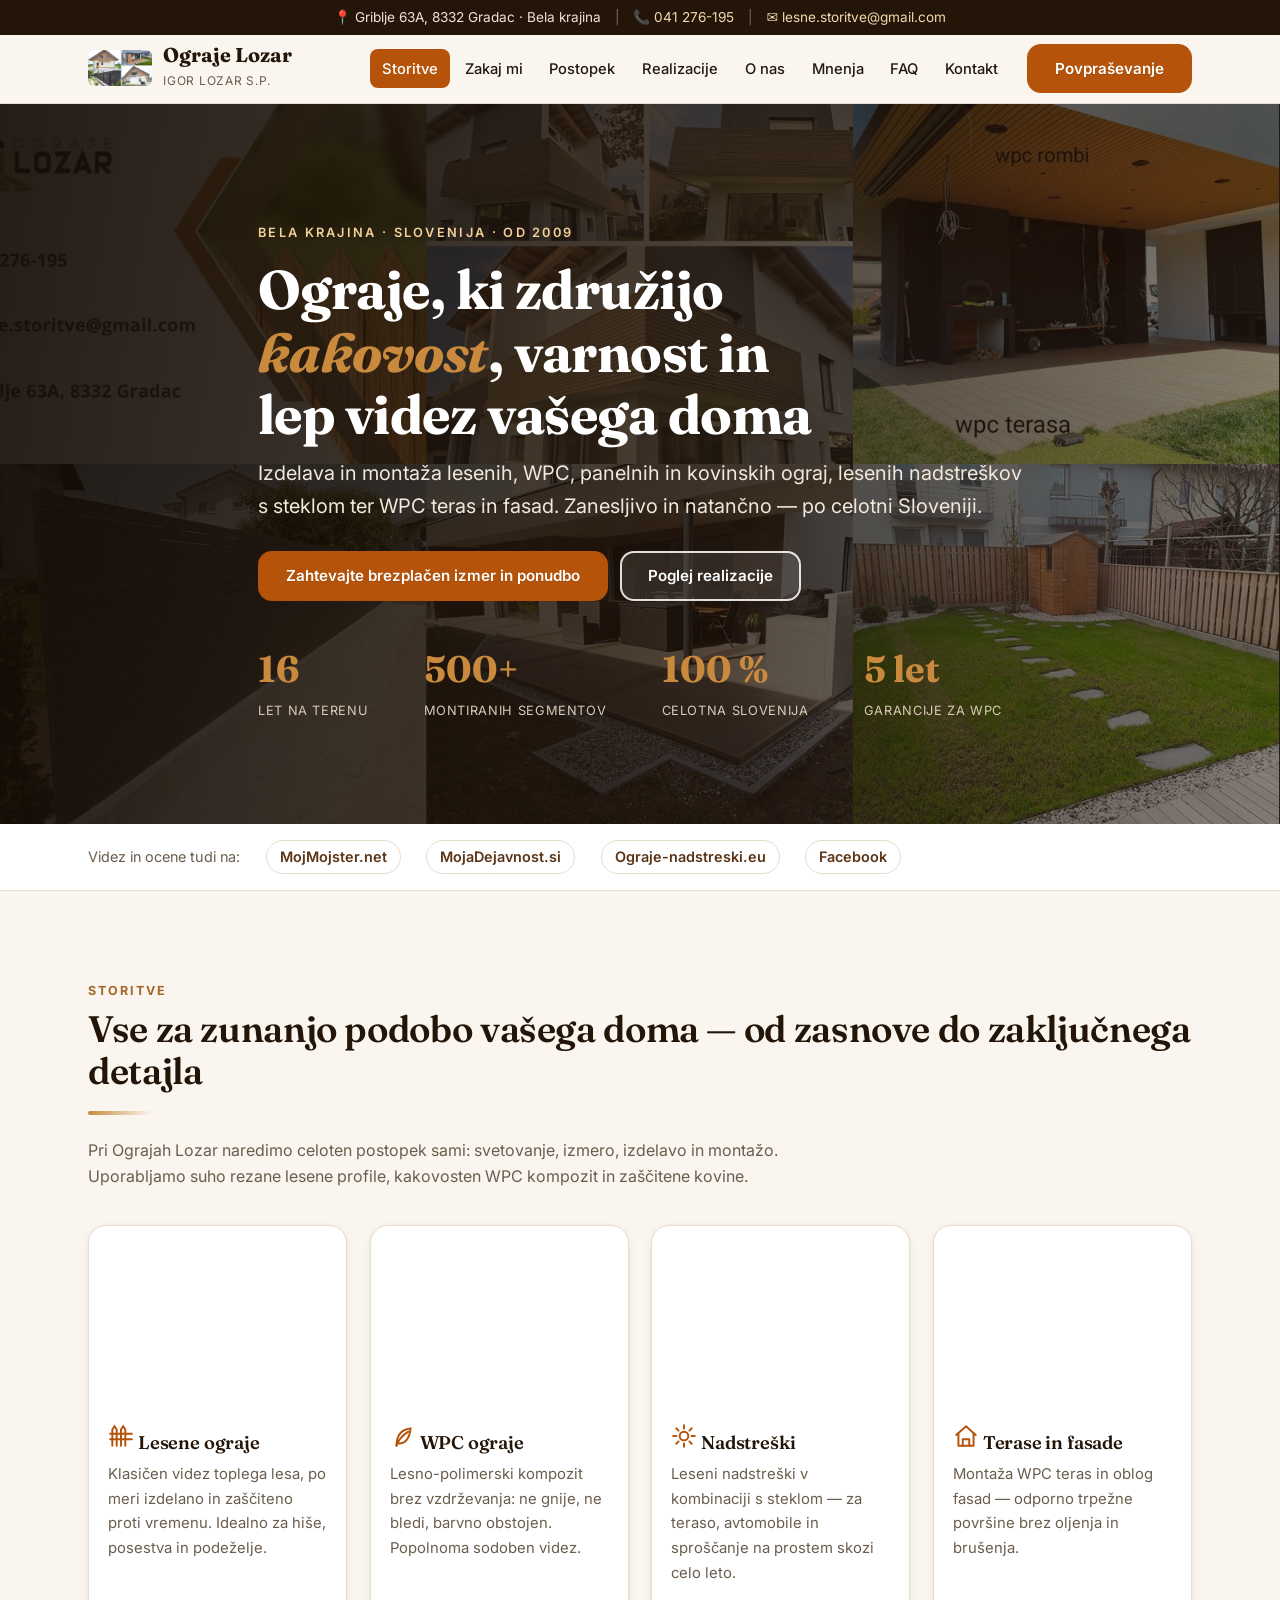
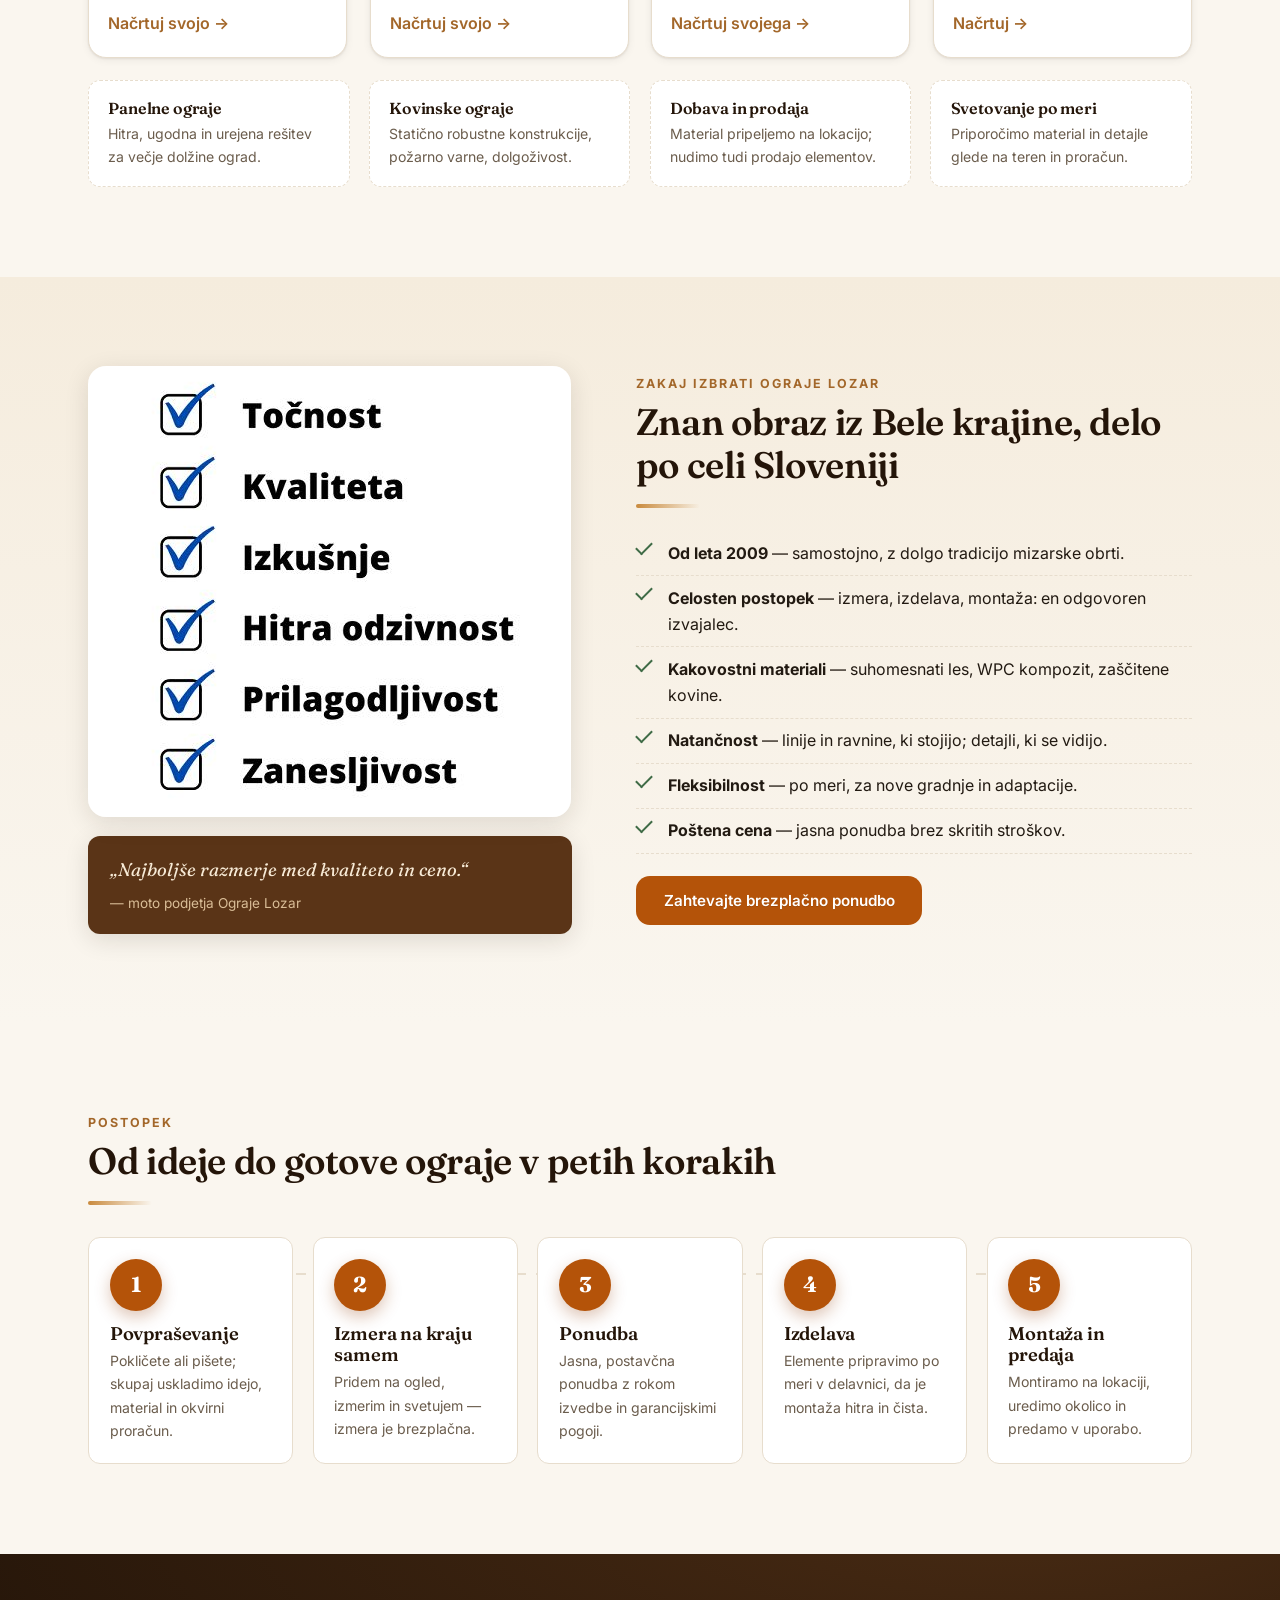
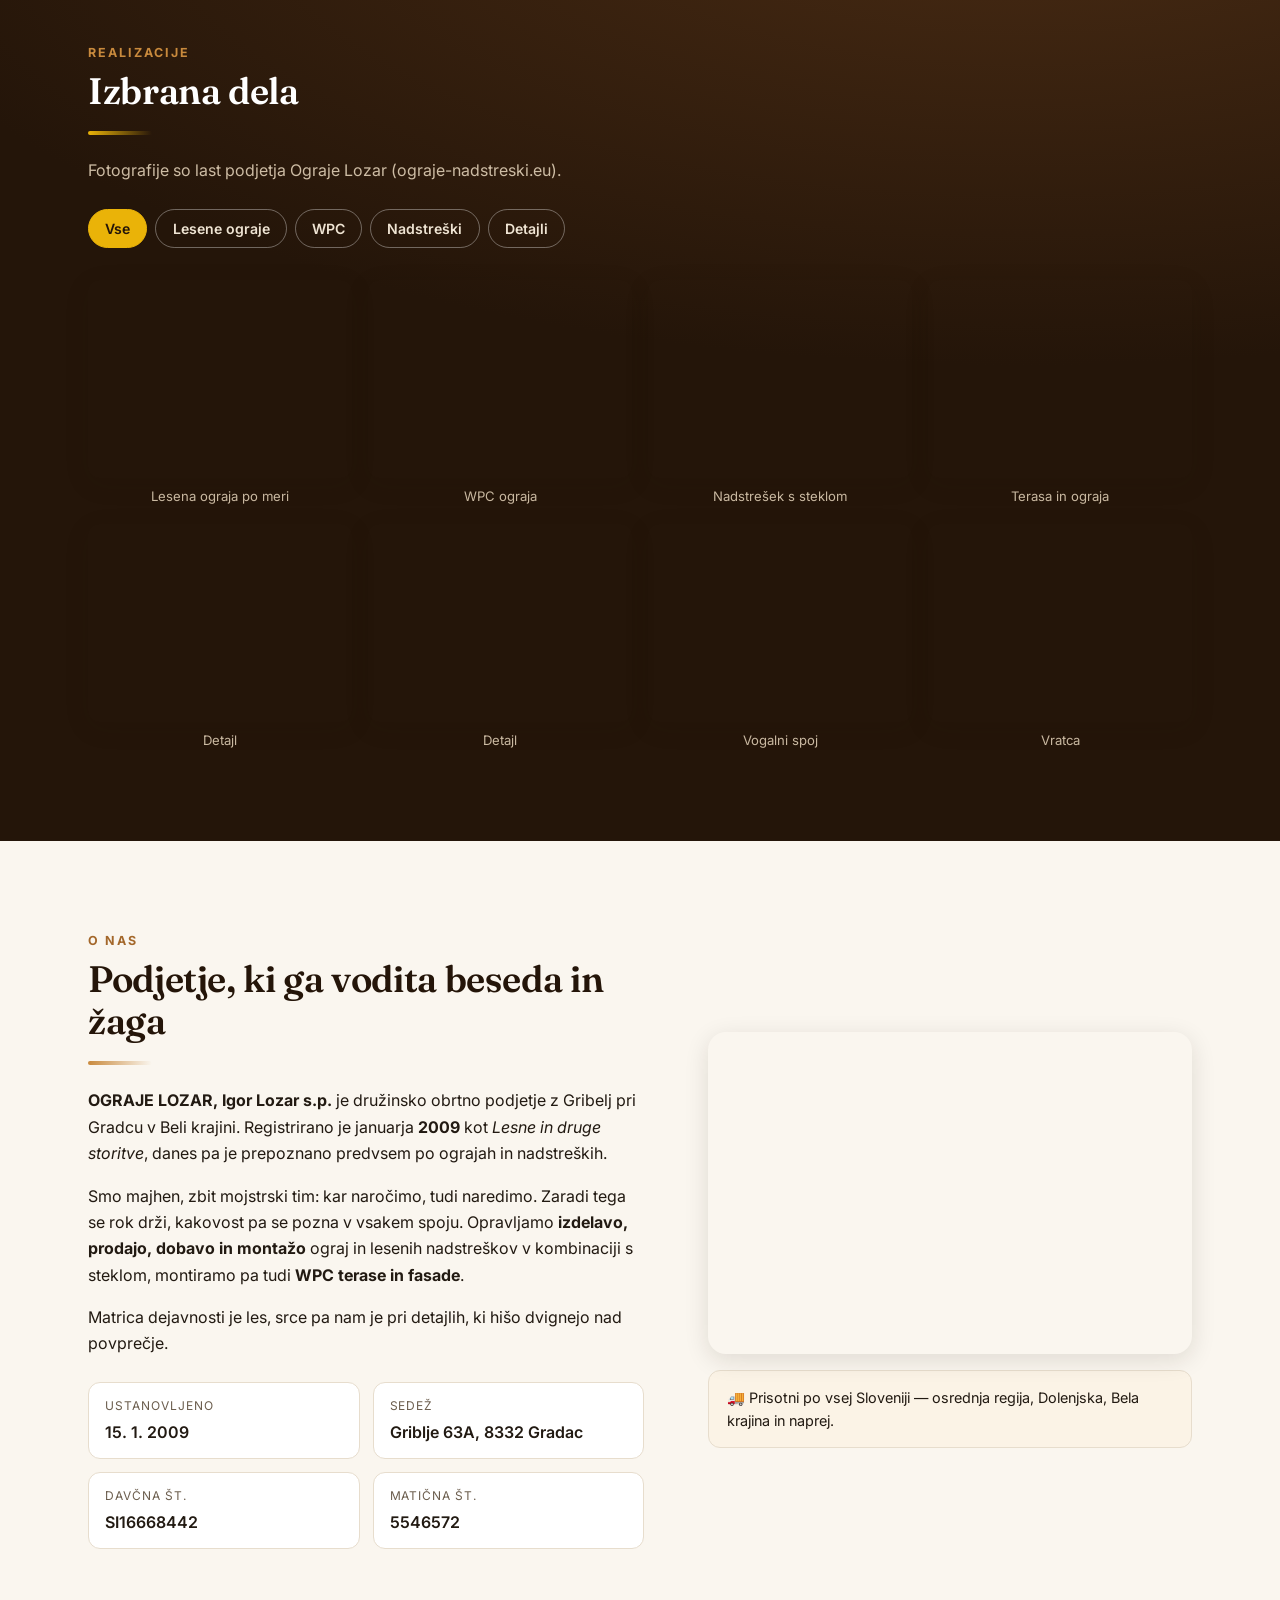
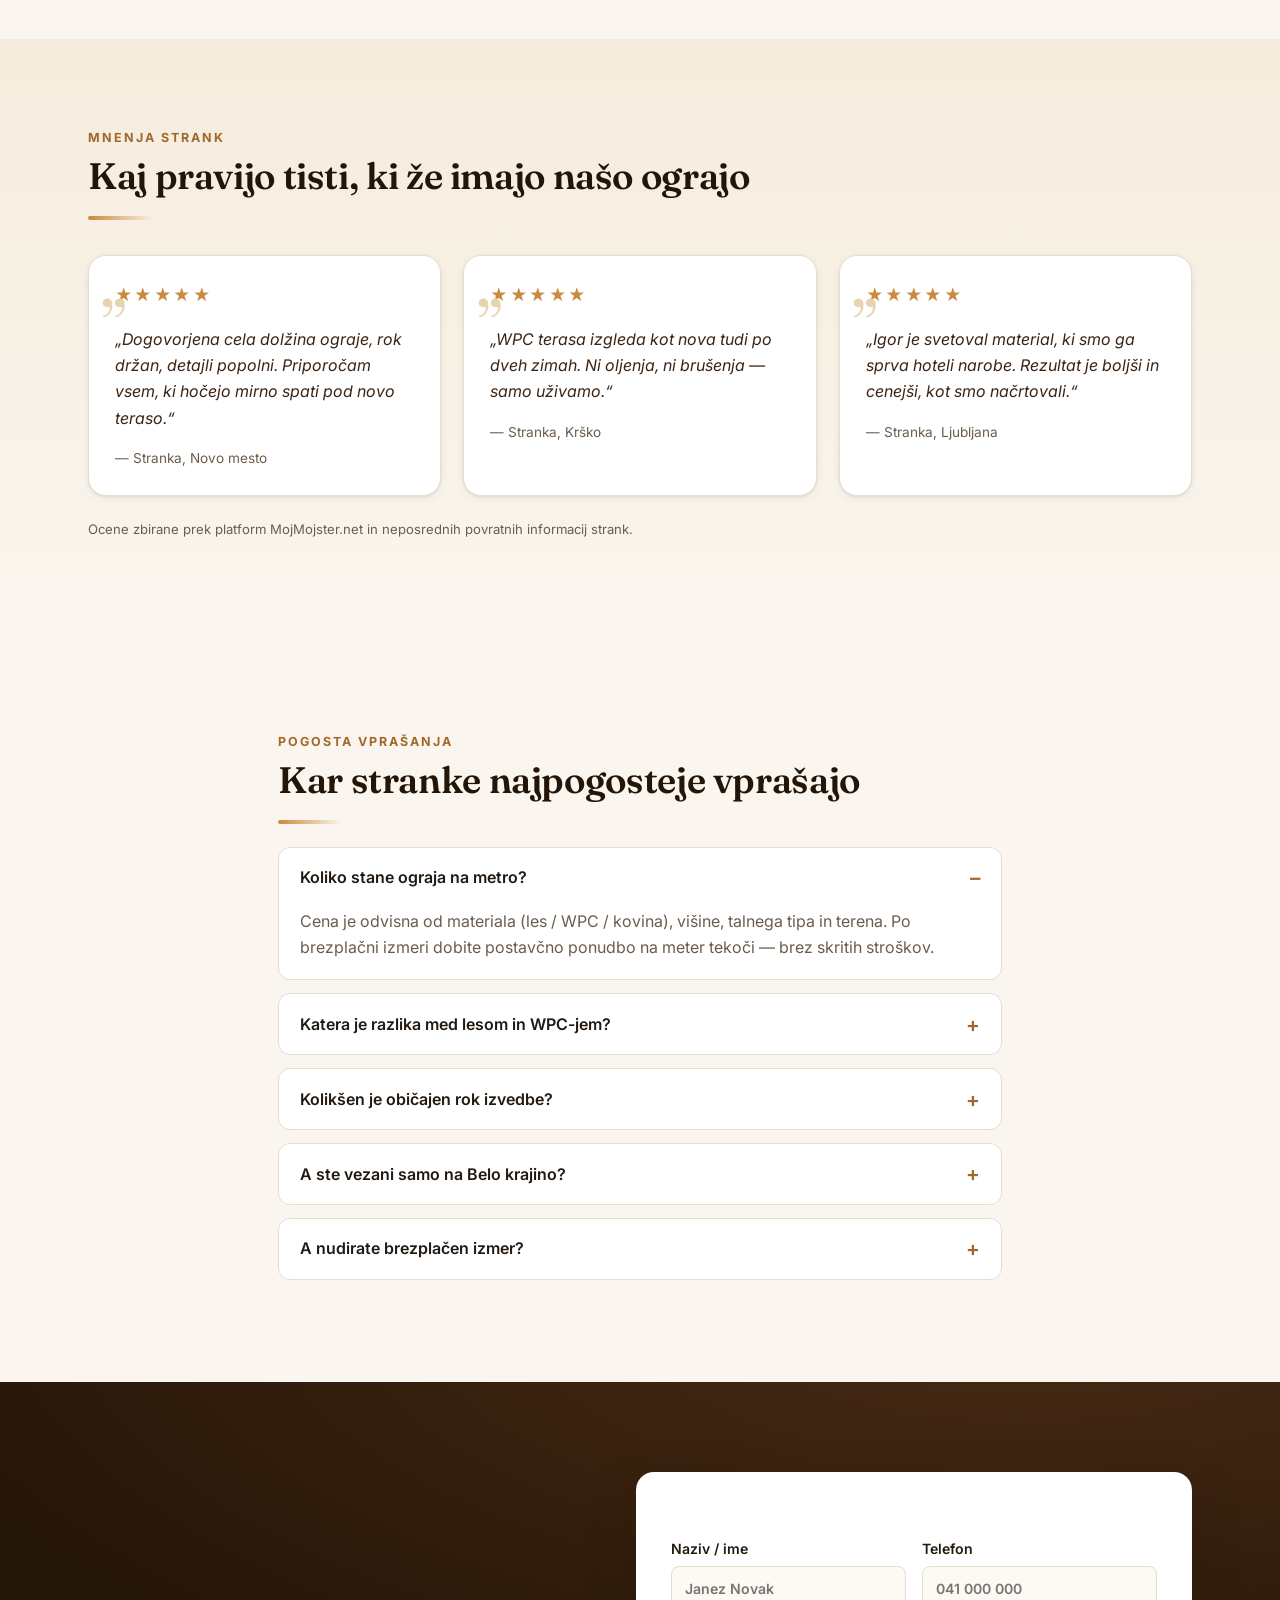
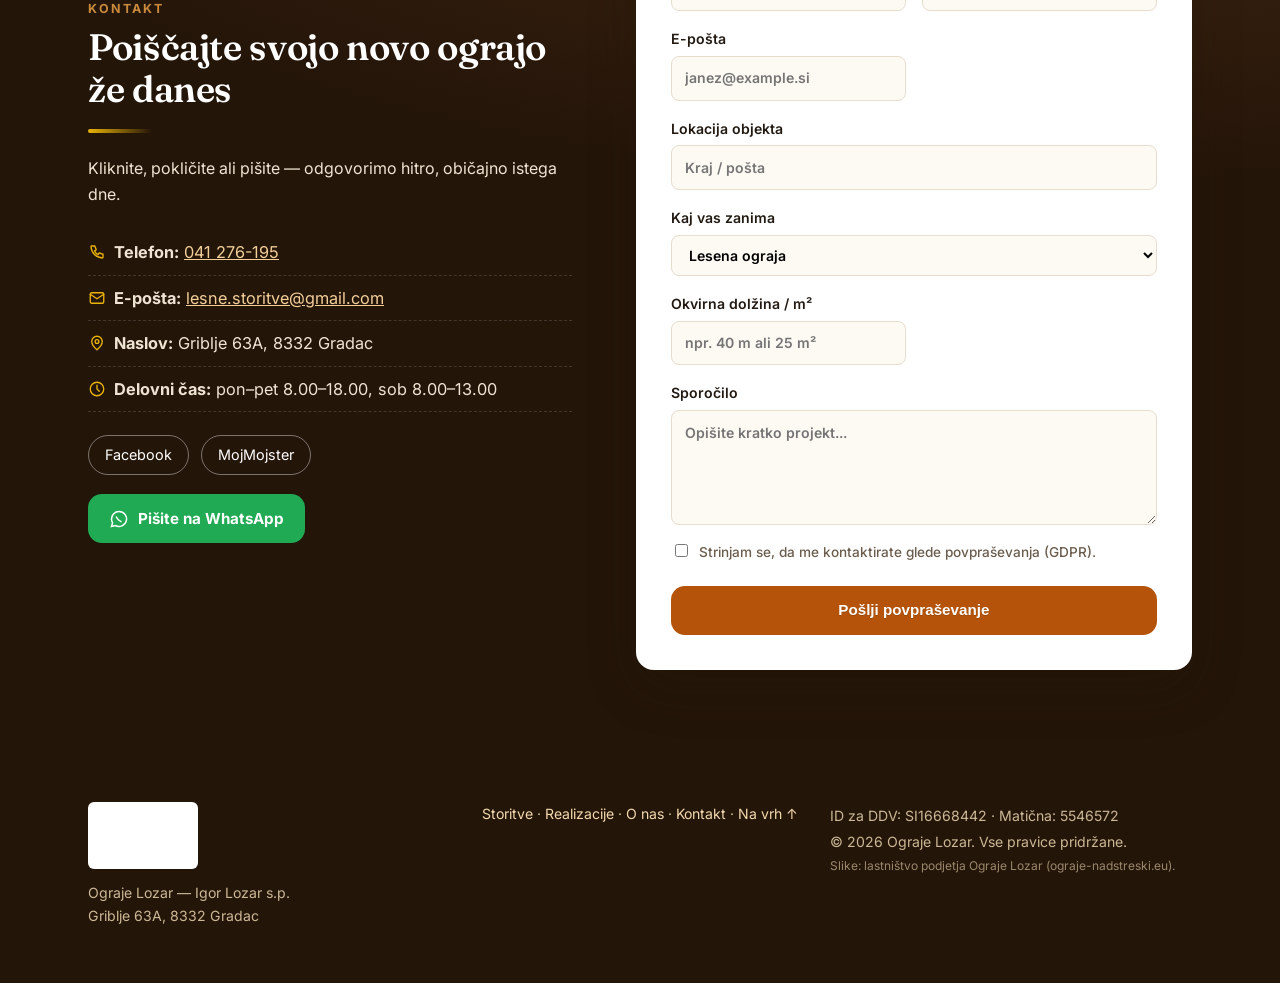
==== commit 1ced75fd: "UI/UX nadgradnja: mobilno-najprej odzivnost, SVG ikone, filtri galerije, WhatsApp gumb, focus trap l" ====
--- a/index.html
+++ b/index.html
@@ -34,6 +34,7 @@
 
 <link rel="preload" as="image" href="img/hero.jpg" fetchpriority="high">
 <link rel="stylesheet" href="css/style.css">
+<link rel="stylesheet" href="css/style2.css">
 
 <!-- Structured data (schema.org) — LocalBusiness / HomeAndConstructionBusiness -->
 <script type="application/ld+json">
@@ -163,29 +164,30 @@
   <div class="wrap">
     <p class="kicker">Storitve</p>
     <h2>Vse za zunanjo podobo vašega doma — od zasnove do zaključnega detajla</h2>
+    <span class="glowline" aria-hidden="true"></span>
     <p class="sub">Pri Ograjah Lozar naredimo celoten postopek sami: svetovanje, izmero, izdelavo in montažo. Uporabljamo suho rezane lesene profile, kakovosten WPC kompozit in zaščitene kovine.</p>
     <div class="cards grid-4">
       <article class="card reveal">
         <img src="img/delo-lesena-ograj.jpg" alt="Lesena ograja po meri, delo Ograje Lozar" width="900" height="600" loading="lazy">
-        <h3>🌲 Lesene ograje</h3>
+        <h3><svg viewBox="0 0 24 24" fill="none" stroke="currentColor" stroke-width="1.8" stroke-linecap="round" aria-hidden="true"><path d="M4 21V6l2-3 2 3v15M12 21V6l2-3 2 3v15"/><path d="M2 10h20M2 15h20"/></svg> Lesene ograje</h3>
         <p>Klasičen videz toplega lesa, po meri izdelano in zaščiteno proti vremenu. Idealno za hiše, posestva in podeželje.</p>
         <a class="more" href="#kontakt">Načrtuj svojo →</a>
       </article>
       <article class="card reveal">
         <img src="img/delo-wpc.jpg" alt="WPC ograja moderni videz" width="900" height="600" loading="lazy">
-        <h3>♻️ WPC ograje</h3>
+        <h3><svg viewBox="0 0 24 24" fill="none" stroke="currentColor" stroke-width="1.8" stroke-linecap="round" aria-hidden="true"><path d="M6 21c0-9 4-15 13-16-1 9-5 14-11 14"/><path d="M6 21c2-6 6-10 11-13"/></svg> WPC ograje</h3>
         <p>Lesno-polimerski kompozit brez vzdrževanja: ne gnije, ne bledi, barvno obstojen. Popolnoma sodoben videz.</p>
         <a class="more" href="#kontakt">Načrtuj svojo →</a>
       </article>
       <article class="card reveal">
         <img src="img/delo-nadstresek.jpg" alt="Leseni nadstrešek v kombinaciji s steklom" width="900" height="600" loading="lazy">
-        <h3>☀️ Nadstreški</h3>
+        <h3><svg viewBox="0 0 24 24" fill="none" stroke="currentColor" stroke-width="1.8" stroke-linecap="round" aria-hidden="true"><circle cx="12" cy="12" r="4"/><path d="M12 2v3M12 19v3M2 12h3M19 12h3M4.9 4.9l2.1 2.1M17 17l2.1 2.1M19.1 4.9L17 7M7 17l-2.1 2.1"/></svg> Nadstreški</h3>
         <p>Leseni nadstreški v kombinaciji s steklom — za teraso, avtomobile in sproščanje na prostem skozi celo leto.</p>
         <a class="more" href="#kontakt">Načrtuj svojega →</a>
       </article>
       <article class="card reveal">
         <img src="img/delo-garaza-terasa.jpg" alt="WPC terasa in jekleno-betonski detajli" width="1200" height="900" loading="lazy">
-        <h3>🏡 Terase in fasade</h3>
+        <h3><svg viewBox="0 0 24 24" fill="none" stroke="currentColor" stroke-width="1.8" stroke-linecap="round" stroke-linejoin="round" aria-hidden="true"><path d="M3 11l9-8 9 8"/><path d="M5 9.5V21h14V9.5"/><path d="M9 21v-6h6v6"/></svg> Terase in fasade</h3>
         <p>Montaža WPC teras in oblog fasad — odporno trpežne površine brez oljenja in brušenja.</p>
         <a class="more" href="#kontakt">Načrtuj →</a>
       </article>
@@ -212,6 +214,7 @@
     <div>
       <p class="kicker">Zakaj izbrati Ograje Lozar</p>
       <h2>Znan obraz iz Bele krajine, delo po celi Sloveniji</h2>
+    <span class="glowline" aria-hidden="true"></span>
       <ul class="ticks">
         <li><strong>Od leta 2009</strong> — samostojno, z dolgo tradicijo mizarske obrti.</li>
         <li><strong>Celosten postopek</strong> — izmera, izdelava, montaža: en odgovoren izvajalec.</li>
@@ -230,6 +233,7 @@
   <div class="wrap">
     <p class="kicker">Postopek</p>
     <h2>Od ideje do gotove ograje v petih korakih</h2>
+    <span class="glowline" aria-hidden="true"></span>
     <ol class="steps">
       <li class="reveal"><span class="stepnum">1</span><h3>Povpraševanje</h3><p>Pokličete ali pišete; skupaj uskladimo idejo, material in okvirni proračun.</p></li>
       <li class="reveal"><span class="stepnum">2</span><h3>Izmera na kraju samem</h3><p>Pridem na ogled, izmerim in svetujem — izmera je brezplačna.</p></li>
@@ -245,16 +249,24 @@
   <div class="wrap">
     <p class="kicker light">Realizacije</p>
     <h2>Izbrana dela</h2>
+    <span class="glowline" aria-hidden="true"></span>
     <p class="sub dim">Fotografije so last podjetja Ograje Lozar (ograje-nadstreski.eu).</p>
+    <div class="filters" role="group" aria-label="Filtri realizacij">
+      <button class="chip" data-f="all" aria-pressed="true">Vse</button>
+      <button class="chip" data-f="les" aria-pressed="false">Lesene ograje</button>
+      <button class="chip" data-f="wpc" aria-pressed="false">WPC</button>
+      <button class="chip" data-f="nadstresek" aria-pressed="false">Nadstreški</button>
+      <button class="chip" data-f="detajl" aria-pressed="false">Detajli</button>
+    </div>
     <div class="gal">
-      <figure class="reveal"><a href="img/delo-lesena-ograj.jpg" data-caption="Lesena ograja po meri"><img src="img/delo-lesena-ograj.jpg" alt="Lesena ograja po meri" width="900" height="600" loading="lazy"></a><figcaption>Lesena ograja po meri</figcaption></figure>
-      <figure class="reveal"><a href="img/delo-wpc.jpg" data-caption="WPC ograja — brez vzdrževanja"><img src="img/delo-wpc.jpg" alt="WPC ograja" width="900" height="600" loading="lazy"></a><figcaption>WPC ograja</figcaption></figure>
-      <figure class="reveal"><a href="img/delo-nadstresek.jpg" data-caption="Leseni nadstrešek s steklom"><img src="img/delo-nadstresek.jpg" alt="Leseni nadstrešek s steklom" width="900" height="600" loading="lazy"></a><figcaption>Nadstrešek s steklom</figcaption></figure>
-      <figure class="reveal"><a href="img/delo-garaza-terasa.jpg" data-caption="Terasa in ograja — kombinacija materialov"><img src="img/delo-garaza-terasa.jpg" alt="Terasa in ograja" width="1200" height="900" loading="lazy"></a><figcaption>Terasa in ograja</figcaption></figure>
-      <figure class="reveal"><a href="img/detajl-ograj-1.jpg" data-caption="Detajl lesene ograje"><img src="img/detajl-ograj-1.jpg" alt="Detajl lesene ograje" width="900" height="600" loading="lazy"></a><figcaption>Detajl</figcaption></figure>
-      <figure class="reveal"><a href="img/detajl-ograj-2.jpg" data-caption="Detajl WPC ograje"><img src="img/detajl-ograj-2.jpg" alt="Detajl WPC ograje" width="900" height="600" loading="lazy"></a><figcaption>Detajl</figcaption></figure>
-      <figure class="reveal"><a href="img/detajl-ograj-3.jpg" data-caption="Robustni vogalni spoj"><img src="img/detajl-ograj-3.jpg" alt="Vogalni spoj ograje" width="900" height="600" loading="lazy"></a><figcaption>Vogalni spoj</figcaption></figure>
-      <figure class="reveal"><a href="img/detajl-ograj-4.jpg" data-caption="Vratca z okovjem po meri"><img src="img/detajl-ograj-4.jpg" alt="Vratca z okovjem" width="900" height="600" loading="lazy"></a><figcaption>Vratca</figcaption></figure>
+      <figure class="reveal" data-cat="les"><a href="img/delo-lesena-ograj.jpg" data-caption="Lesena ograja po meri"><img src="img/delo-lesena-ograj.jpg" alt="Lesena ograja po meri" width="900" height="600" loading="lazy"></a><figcaption>Lesena ograja po meri</figcaption></figure>
+      <figure class="reveal" data-cat="wpc"><a href="img/delo-wpc.jpg" data-caption="WPC ograja — brez vzdrževanja"><img src="img/delo-wpc.jpg" alt="WPC ograja" width="900" height="600" loading="lazy"></a><figcaption>WPC ograja</figcaption></figure>
+      <figure class="reveal" data-cat="nadstresek"><a href="img/delo-nadstresek.jpg" data-caption="Leseni nadstrešek s steklom"><img src="img/delo-nadstresek.jpg" alt="Leseni nadstrešek s steklom" width="900" height="600" loading="lazy"></a><figcaption>Nadstrešek s steklom</figcaption></figure>
+      <figure class="reveal" data-cat="wpc"><a href="img/delo-garaza-terasa.jpg" data-caption="Terasa in ograja — kombinacija materialov"><img src="img/delo-garaza-terasa.jpg" alt="Terasa in ograja" width="1200" height="900" loading="lazy"></a><figcaption>Terasa in ograja</figcaption></figure>
+      <figure class="reveal" data-cat="les"><a href="img/detajl-ograj-1.jpg" data-caption="Detajl lesene ograje"><img src="img/detajl-ograj-1.jpg" alt="Detajl lesene ograje" width="900" height="600" loading="lazy"></a><figcaption>Detajl</figcaption></figure>
+      <figure class="reveal" data-cat="wpc"><a href="img/detajl-ograj-2.jpg" data-caption="Detajl WPC ograje"><img src="img/detajl-ograj-2.jpg" alt="Detajl WPC ograje" width="900" height="600" loading="lazy"></a><figcaption>Detajl</figcaption></figure>
+      <figure class="reveal" data-cat="detajl"><a href="img/detajl-ograj-3.jpg" data-caption="Robustni vogalni spoj"><img src="img/detajl-ograj-3.jpg" alt="Vogalni spoj ograje" width="900" height="600" loading="lazy"></a><figcaption>Vogalni spoj</figcaption></figure>
+      <figure class="reveal" data-cat="les"><a href="img/detajl-ograj-4.jpg" data-caption="Vratca z okovjem po meri"><img src="img/detajl-ograj-4.jpg" alt="Vratca z okovjem" width="900" height="600" loading="lazy"></a><figcaption>Vratca</figcaption></figure>
     </div>
   </div>
 </section>
@@ -265,6 +277,7 @@
     <div>
       <p class="kicker">O nas</p>
       <h2>Podjetje, ki ga vodita beseda in žaga</h2>
+    <span class="glowline" aria-hidden="true"></span>
       <p><strong>OGRAJE LOZAR, Igor Lozar s.p.</strong> je družinsko obrtno podjetje z Gribelj pri Gradcu v Beli krajini. Registrirano je januarja <strong>2009</strong> kot <em>Lesne in druge storitve</em>, danes pa je prepoznano predvsem po ograjah in nadstreških.</p>
       <p>Smo majhen, zbit mojstrski tim: kar naročimo, tudi naredimo. Zaradi tega se rok drži, kakovost pa se pozna v vsakem spoju. Opravljamo <strong>izdelavo, prodajo, dobavo in montažo</strong> ograj in lesenih nadstreškov v kombinaciji s steklom, montiramo pa tudi <strong>WPC terase in fasade</strong>.</p>
       <p>Matrica dejavnosti je les, srce pa nam je pri detajlih, ki hišo dvignejo nad povprečje.</p>
@@ -287,6 +300,7 @@
   <div class="wrap">
     <p class="kicker">Mnenja strank</p>
     <h2>Kaj pravijo tisti, ki že imajo našo ograjo</h2>
+    <span class="glowline" aria-hidden="true"></span>
     <div class="grid-3">
       <article class="rev-card reveal">
         <p class="stars" aria-label="Ocena 5 od 5">★★★★★</p>
@@ -313,6 +327,7 @@
   <div class="wrap narrow">
     <p class="kicker">Pogosta vprašanja</p>
     <h2>Kar stranke najpogosteje vprašajo</h2>
+    <span class="glowline" aria-hidden="true"></span>
     <details class="reveal" open>
       <summary>Koliko stane ograja na metro?</summary>
       <p>Cena je odvisna od materiala (les / WPC / kovina), višine, talnega tipa in terena. Po brezplačni izmeri dobite postavčno ponudbo na meter tekoči — brez skritih stroškov.</p>
@@ -342,33 +357,36 @@
     <div>
       <p class="kicker light">Kontakt</p>
       <h2>Poiščajte svojo novo ograjo že danes</h2>
+    <span class="glowline" aria-hidden="true"></span>
       <p>Kliknite, pokličite ali pišite — odgovorimo hitro, običajno istega dne.</p>
       <ul class="contact-list">
-        <li><strong>Telefon:</strong> <a href="tel:+38641276195">041 276-195</a></li>
-        <li><strong>E-pošta:</strong> <a href="mailto:lesne.storitve@gmail.com">lesne.storitve@gmail.com</a></li>
-        <li><strong>Naslov:</strong> Griblje 63A, 8332 Gradac</li>
-        <li><strong>Delovni čas:</strong> pon–pet 8.00–18.00, sob 8.00–13.00</li>
+        <li><svg viewBox="0 0 24 24" fill="none" stroke="currentColor" stroke-width="1.8" stroke-linecap="round" aria-hidden="true"><path d="M5 4h4l2 5-2.5 1.5a12 12 0 0 0 5 5L15 13l5 2v4a1 1 0 0 1-1 1A16 16 0 0 1 4 5a1 1 0 0 1 1-1z"/></svg><strong>Telefon:</strong> <a href="tel:+38641276195">041 276-195</a></li>
+        <li><svg viewBox="0 0 24 24" fill="none" stroke="currentColor" stroke-width="1.8" stroke-linecap="round" stroke-linejoin="round" aria-hidden="true"><rect x="3" y="5" width="18" height="14" rx="2"/><path d="M3 7l9 6 9-6"/></svg><strong>E-pošta:</strong> <a href="mailto:lesne.storitve@gmail.com">lesne.storitve@gmail.com</a></li>
+        <li><svg viewBox="0 0 24 24" fill="none" stroke="currentColor" stroke-width="1.8" stroke-linecap="round" aria-hidden="true"><path d="M12 21s-7-6-7-11a7 7 0 0 1 14 0c0 5-7 11-7 11z"/><circle cx="12" cy="10" r="2.5"/></svg><strong>Naslov:</strong> Griblje 63A, 8332 Gradac</li>
+        <li><svg viewBox="0 0 24 24" fill="none" stroke="currentColor" stroke-width="1.8" stroke-linecap="round" aria-hidden="true"><circle cx="12" cy="12" r="9"/><path d="M12 7v5l3 3"/></svg><strong>Delovni čas:</strong> pon–pet 8.00–18.00, sob 8.00–13.00</li>
       </ul>
       <div class="socials">
         <a href="https://www.facebook.com/Ograje-Lozar-677329262445918/" target="_blank" rel="noopener nofollow" aria-label="Facebook strani Ograje Lozar">Facebook</a>
         <a href="https://www.mojmojster.net/izvajalec/lesne_in_druge_storitve_igor_lozar" target="_blank" rel="noopener nofollow" aria-label="Profil na MojMojster.net">MojMojster</a>
       </div>
-    </div>
-    <form class="quote-form reveal" id="quoteForm" action="#" method="post" novalidate>
+      <a class="wa-btn" href="https://wa.me/38641276195?text=Pozdravljeni%2C%20zanima%20me%20ograja%2Fnadstre%C5%A1ek." target="_blank" rel="noopener"><svg viewBox="0 0 24 24" fill="none" stroke="currentColor" stroke-width="1.8" stroke-linecap="round" aria-hidden="true"><path d="M12 3a9 9 0 0 0-9 9 8.6 8.6 0 0 0 1.3 4.6L3 21l4.6-1.2A9 9 0 1 0 12 3z"/><path d="M8.8 9.6c1.4 3 2.6 4.2 5.6 5.6"/></svg>Pišite na WhatsApp</a>
+    </div>
+    <form class="quote-form reveal" id="quoteForm" action="#" method="post" novalidate autocomplete="on">
+      <input type="text" name="podjetje" tabindex="-1" aria-hidden="true" autocomplete="off" style="position:absolute;left:-9999px" >
       <h3>Brezplačno povpraševanje</h3>
       <label>Naziv / ime <input required name="ime" autocomplete="name" placeholder="Janez Novak"></label>
       <label>Telefon <input required name="tel" type="tel" autocomplete="tel" placeholder="041 000 000"></label>
       <label>E-pošta <input required name="mail" type="email" autocomplete="email" placeholder="janez@example.si"></label>
-      <label>Lokacija objekta <input name="lok" placeholder="Kraj / pošta"></label>
-      <label>Kaj vas zanima
+      <label class="full">Lokacija objekta <input name="lok" placeholder="Kraj / pošta"></label>
+      <label class="full">Kaj vas zanima
         <select name="vrsta">
           <option>Lesena ograja</option><option>WPC ograja</option><option>Panelna ograja</option>
           <option>Kovinska ograja</option><option>Nadstrešek s steklom</option><option>WPC terasa</option><option>WPC fasada</option>
         </select>
       </label>
       <label>Okvirna dolžina / m² <input name="mera" placeholder="npr. 40 m ali 25 m²"></label>
-      <label>Sporočilo <textarea name="msg" rows="4" placeholder="Opišite kratko projekt..."></textarea></label>
-      <label class="chk"><input type="checkbox" required name="gdpr"> Strinjam se, da me kontaktirate glede povpraševanja (GDPR).</label>
+      <label class="full">Sporočilo <textarea name="msg" rows="4" placeholder="Opišite kratko projekt..."></textarea></label>
+      <label class="full chk"><input type="checkbox" required name="gdpr"> Strinjam se, da me kontaktirate glede povpraševanja (GDPR).</label>
       <button class="btn btn-primary" type="submit">Pošlji povpraševanje</button>
       <p class="form-ok" id="formOk" hidden>✅ Hvala! Povpraševanje je zabeleženo — pokličemo vas v najkrajšem možnem času.</p>
     </form>
@@ -394,6 +412,8 @@
   </div>
 </footer>
 
+<button class="to-top" id="toTop" aria-label="Nazaj na vrh strani">↑</button>
+
 <!-- Sticky mobile call bar -->
 <div class="sticky-call" aria-hidden="false">
   <a href="tel:+38641276195">📞 Pokliči</a>
@@ -404,6 +424,7 @@
 <div class="lightbox" id="lightbox" role="dialog" aria-modal="true" aria-label="Povečava slike" hidden>
   <button class="lb-close" id="lbClose" aria-label="Zapri">×</button>
   <button class="lb-prev" id="lbPrev" aria-label="Prejšnja">‹</button>
+  <span class="lb-count" id="lbCount" aria-live="polite"></span>
   <figure><img id="lbImg" src="" alt=""><figcaption id="lbCap"></figcaption></figure>
   <button class="lb-next" id="lbNext" aria-label="Naslednja">›</button>
 </div>
--- a/css/style2.css
+++ b/css/style2.css
@@ -0,0 +1,163 @@
+/* =========================================================
+   OGRAJE LOZAR — nadgradnja UI/UX (dodatni sloj)
+   Mobilno-najprej · WCAG 2.2 AA · Core Web Vitals · 2026/2027
+   Ta datoteka dopolnjuje in localno prekriva style.css.
+   ========================================================= */
+
+:root{
+  --header-h:68px;
+  --radius-btn:14px;
+  --focus-ring:3px solid #b45309;
+}
+
+/* ---------- globalno ---------- */
+html{scroll-padding-top:calc(var(--header-h) + 24px)}
+::selection{background:#f3cf9a;color:#241509}
+:focus-visible{outline:var(--focus-ring);outline-offset:3px;border-radius:4px}
+img{content-visibility:auto}
+
+.glowline{display:block;width:64px;height:4px;border-radius:2px;margin:.9rem 0 1.4rem;
+  background:linear-gradient(90deg,var(--amber),transparent)}
+.section-dark .glowline,.contact .glowline{background:linear-gradient(90deg,#eab308,transparent)}
+
+/* ---------- gumbi: robustni, dosledni, 2026 radius ---------- */
+.btn{border-radius:var(--radius-btn);padding:.9em 1.7em;font-size:.95rem;box-shadow:none}
+.btn-primary{background:#b45309;color:#fff;text-shadow:0 1px 0 rgba(0,0,0,.12)}
+.btn-primary:hover,.btn-primary:focus-visible{background:#92400e;transform:translateY(-2px);box-shadow:0 10px 24px rgba(146,64,14,.35)}
+.btn-ghost{background:rgba(255,255,255,.1);color:#fff;border-color:rgba(255,255,255,.85)}
+.btn-ghost:hover{background:rgba(255,255,255,.22)}
+.btn-sm{padding:.55em 1.05em;font-size:.85rem}
+
+/* ---------- header: kompakten, shadow ob drsenju ---------- */
+.head-in{min-height:var(--header-h);gap:.9rem;padding-block:.35rem}
+.site-head.scrolled{box-shadow:0 6px 24px rgba(36,21,9,.10)}
+.brand img{width:64px}
+.main-nav a.active{background:#b45309;color:#fff}
+.nav-cta{margin-left:.2rem}
+
+/* ---------- hero: boljša čitljivost, stabilen LCP ---------- */
+.hero{min-height:min(86vh,720px)}
+.hero-bg img{animation:none}
+.hero-veil{background:linear-gradient(100deg,rgba(20,12,5,.93) 0%,rgba(30,18,8,.82) 48%,rgba(36,21,9,.52) 100%)}
+.hero h1{text-wrap:balance;margin-bottom:.6rem}
+.lede{text-wrap:pretty}
+.hero-stats strong{font-variant-numeric:tabular-nums}
+
+/* ---------- storitve: kartice z ikono namesto emojijev ---------- */
+.card svg{width:26px;height:26px;stroke:#b45309;margin-top:1.1rem}
+.card h3{margin-top:.5rem}
+.card .more{margin-top:.6rem}
+.card:hover{transform:translateY(-6px)}
+
+/* ---------- prednosti: izboljšane kljukice ---------- */
+.ticks li{border-bottom:1px dashed var(--line)}
+.ticks li::before{content:"";left:0;top:.72rem;width:16px;height:9px;border-left:2.5px solid #3f6b46;border-bottom:2.5px solid #3f6b46;transform:rotate(-45deg)}
+
+/* ---------- postopek: povezovalna črta korakov ---------- */
+.steps{position:relative}
+.steps::before{content:"";position:absolute;top:36px;left:8%;right:8%;height:2px;
+  background:repeating-linear-gradient(90deg,var(--line) 0 10px,transparent 10px 20px);z-index:0}
+.steps li{position:relative;z-index:1}
+.stepnum{width:52px;height:52px;font-size:1.35rem;background:#b45309;color:#fff;box-shadow:0 6px 16px rgba(146,64,14,.3)}
+
+/* ---------- galerija: masonry + filtri + žaromet ---------- */
+.filters{display:flex;flex-wrap:wrap;gap:.5rem;margin-top:1.6rem}
+.chip{border:1.5px solid rgba(255,255,255,.35);background:transparent;color:#efe4d3;
+  padding:.5em 1.15em;border-radius:999px;font:inherit;font-size:.88rem;font-weight:600;cursor:pointer;transition:all .2s}
+.chip:hover{border-color:#eab308;color:#fff}
+.chip[aria-pressed="true"]{background:#eab308;color:#241509;border-color:#eab308}
+.gal{grid-template-columns:repeat(auto-fill,minmax(min(100%,240px),1fr));align-items:start}
+.gal figure.is-hidden{display:none}
+.gal a{position:relative}
+.gal a::after{content:"⌕";position:absolute;inset:auto .6rem .6rem auto;width:34px;height:34px;display:grid;place-items:center;
+  border-radius:50%;background:rgba(20,12,5,.55);color:#fff;font-size:1rem;opacity:0;transform:scale(.7);transition:all .25s}
+.gal a:hover::after,.gal a:focus-visible::after{opacity:1;transform:scale(1)}
+.gal img{aspect-ratio:4/3}
+.gal figure:nth-child(6n+1) img{aspect-ratio:4/3}
+.lb-count{position:absolute;top:1.2rem;left:1.4rem;color:#e8d9bd;font-size:.85rem;letter-spacing:.08em}
+
+/* ---------- mnenja: resničnejši naglasni znak ---------- */
+.rev-card{position:relative}
+.rev-card::before{content:"„";position:absolute;top:-.15em;left:.7rem;font-family:var(--font-d);font-size:4.5rem;color:#e7d3ae;line-height:1;pointer-events:none}
+.rev-card blockquote{padding-top:.4rem}
+.stars{font-size:1.05rem}
+
+/* ---------- FAQ: lepše, dostopno ---------- */
+details{transition:box-shadow .2s}
+details:hover{box-shadow:var(--shadow-sm)}
+summary{padding:1.05rem 3rem 1.05rem 1.3rem}
+details p{padding-right:2.4rem}
+
+/* ---------- kontakt: dvostolpčni obrazec + WhatsApp ---------- */
+.quote-form{display:grid;grid-template-columns:1fr 1fr;gap:0 1rem;align-items:start}
+.quote-form h3{grid-column:1/-1;margin-bottom:.4rem}
+.quote-form label.full{grid-column:1/-1}
+.quote-form .btn{grid-column:1/-1;margin-top:.4rem}
+.form-ok{grid-column:1/-1;margin-top:.6rem}
+.contact-list svg{width:18px;height:18px;vertical-align:-3px;margin-right:.5rem;stroke:#eab308}
+.contact-list li{padding:.55rem 0;border-bottom:1px dashed rgba(255,255,255,.14)}
+.wa-btn{display:inline-flex;align-items:center;gap:.55em;background:#1faa53;color:#fff;text-decoration:none;
+  font-weight:700;font-size:.95rem;padding:.8em 1.4em;border-radius:var(--radius-btn);margin-top:1.2rem;transition:background .2s,transform .15s}
+.wa-btn:hover{background:#158c42;transform:translateY(-2px)}
+.wa-btn svg{width:20px;height:20px;stroke:#fff}
+
+/* ---------- lebdeči gumb "na vrh" ---------- */
+.to-top{position:fixed;right:18px;bottom:74px;width:46px;height:46px;border-radius:50%;border:0;cursor:pointer;z-index:95;
+  background:#b45309;color:#fff;font-size:1.25rem;box-shadow:0 8px 22px rgba(36,21,9,.3);
+  opacity:0;transform:translateY(14px);pointer-events:none;transition:opacity .25s,transform .25s,background .2s}
+.to-top.show{opacity:1;transform:none;pointer-events:auto}
+.to-top:hover{background:#92400e}
+
+/* ---------- naprednejši sticky call bar ---------- */
+.sticky-call{gap:2px;background:var(--wood-900);padding:6px 8px calc(6px + env(safe-area-inset-bottom))}
+.sticky-call a{border-radius:10px;padding:.72em 0;font-size:.92rem}
+
+/* =========================================================
+   ODZIVNOST (mobilno-najprej nadgradnje)
+   ========================================================= */
+@media (max-width:1024px){
+  .steps::before{display:none}
+}
+@media (max-width:860px){
+  html{--header-h:60px}
+  .main-nav{inset:var(--header-h) 0 auto 0;padding-bottom:1.4rem;max-height:calc(100dvh - var(--header-h));overflow-y:auto}
+  .main-nav ul{gap:.1rem}
+  .main-nav a{padding:.85em 1em;font-size:1.05rem;border-radius:10px}
+  .quote-form{grid-template-columns:1fr}
+  .to-top{bottom:84px;right:12px}
+}
+@media (max-width:560px){
+  .head-in{gap:.5rem}
+  .brand img{width:52px}
+  .brand-txt strong{font-size:1.05rem}
+  .brand-txt small{font-size:.62rem}
+  .topbar-in{display:none}
+  .hero{min-height:88svh}
+  .hero-in{padding-block:3.5rem 2.5rem}
+  .hero-stats{grid-template-columns:repeat(2,1fr);gap:1rem}
+  .hero-stats strong{font-size:1.5rem}
+  .section{padding-block:clamp(2.6rem,8vw,3.6rem)}
+  h2{font-size:clamp(1.35rem,5.6vw,1.8rem)}
+  .gal{grid-template-columns:repeat(2,1fr);gap:.7rem}
+  .gal figcaption{font-size:.72rem}
+  .filters{gap:.4rem}
+  .chip{padding:.45em .9em;font-size:.8rem}
+  .lb-prev{left:.4rem}.lb-next{right:.4rem}
+  .lb-close,.lb-prev,.lb-next{width:42px;height:42px}
+  .lightbox{padding:.8rem}
+  .sticky-call a{font-size:.86rem}
+  body{padding-bottom:60px}
+}
+@media (max-width:380px){
+  .hero-ctas{flex-direction:column;align-items:stretch}
+  .hero-ctas .btn{width:100%;text-align:center}
+  .brand-txt small{display:none}
+  .gal{grid-template-columns:1fr}
+}
+
+/* ---------- reduced motion (nadgrajeno) ---------- */
+@media (prefers-reduced-motion:reduce){
+  .gal a:hover img{transform:none}
+  .card:hover,.btn-primary:hover,.wa-btn:hover{transform:none}
+  .to-top{transition:opacity .001s}
+}
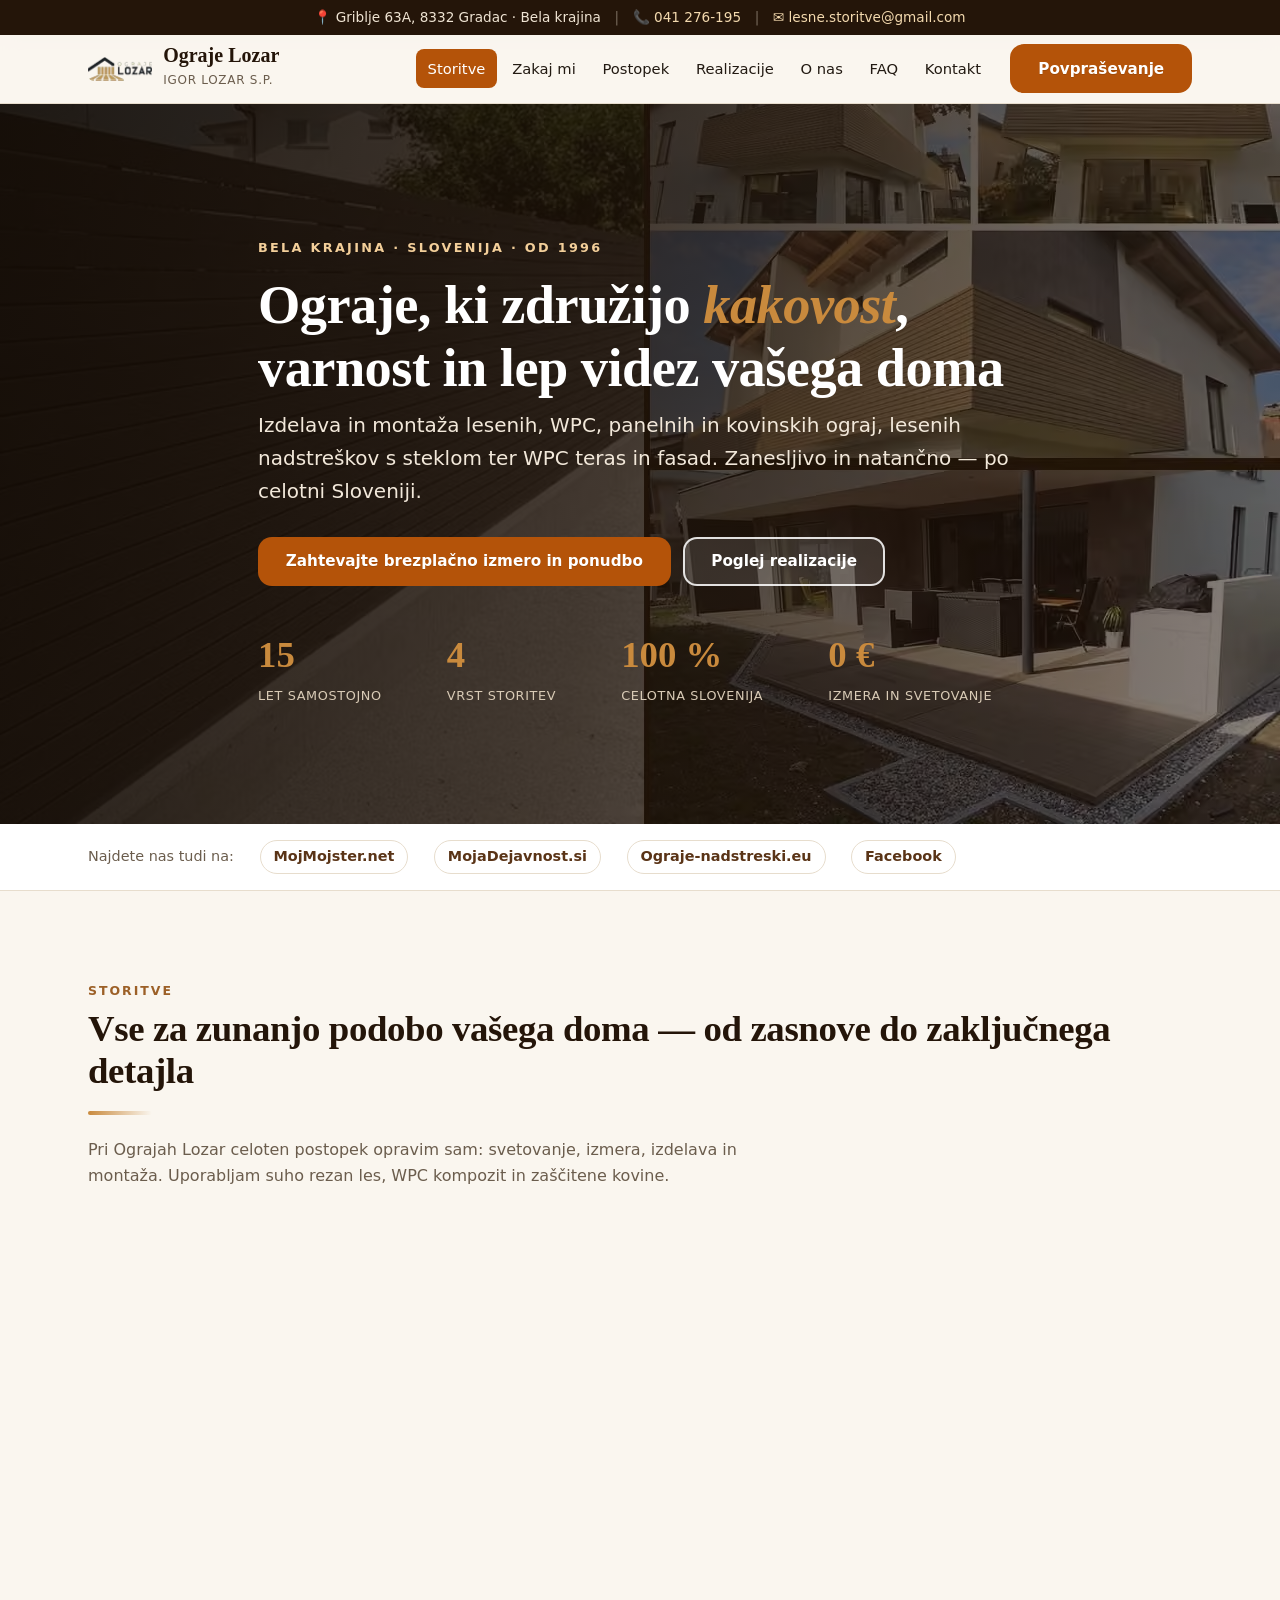
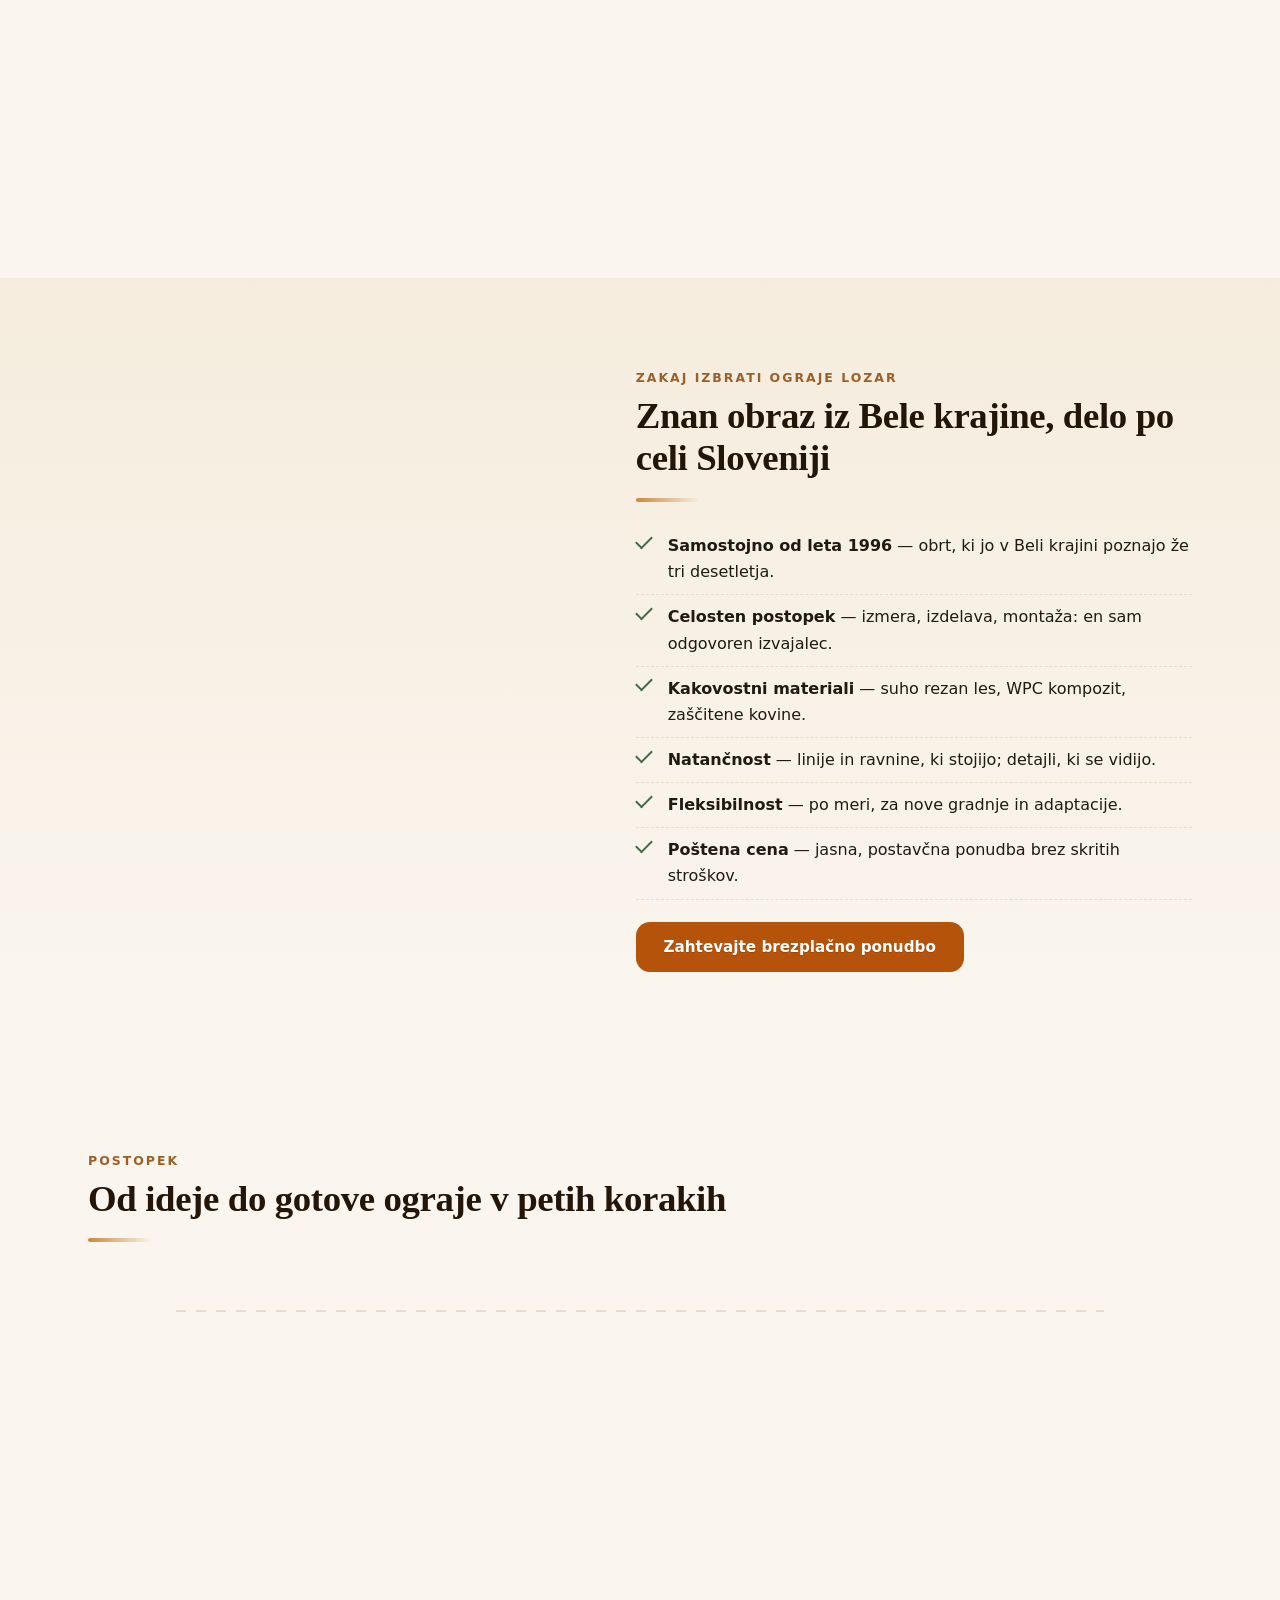
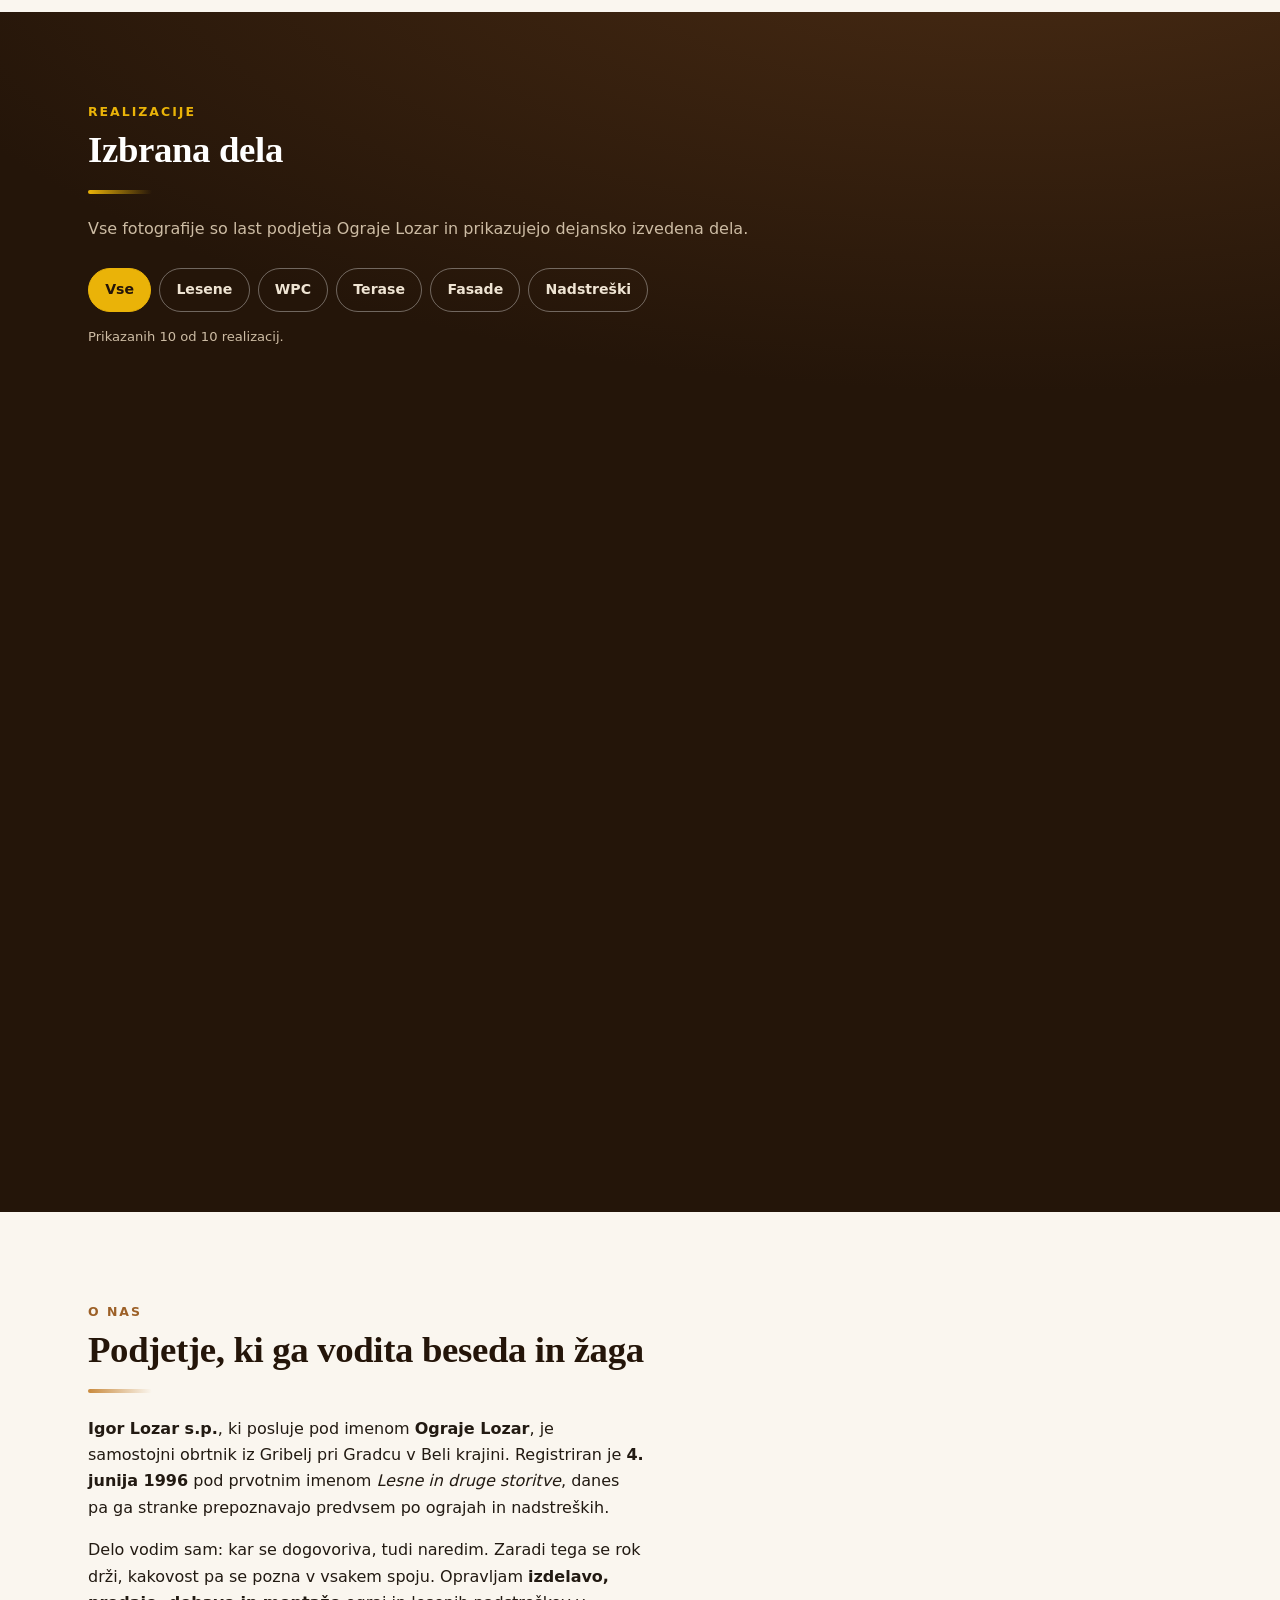
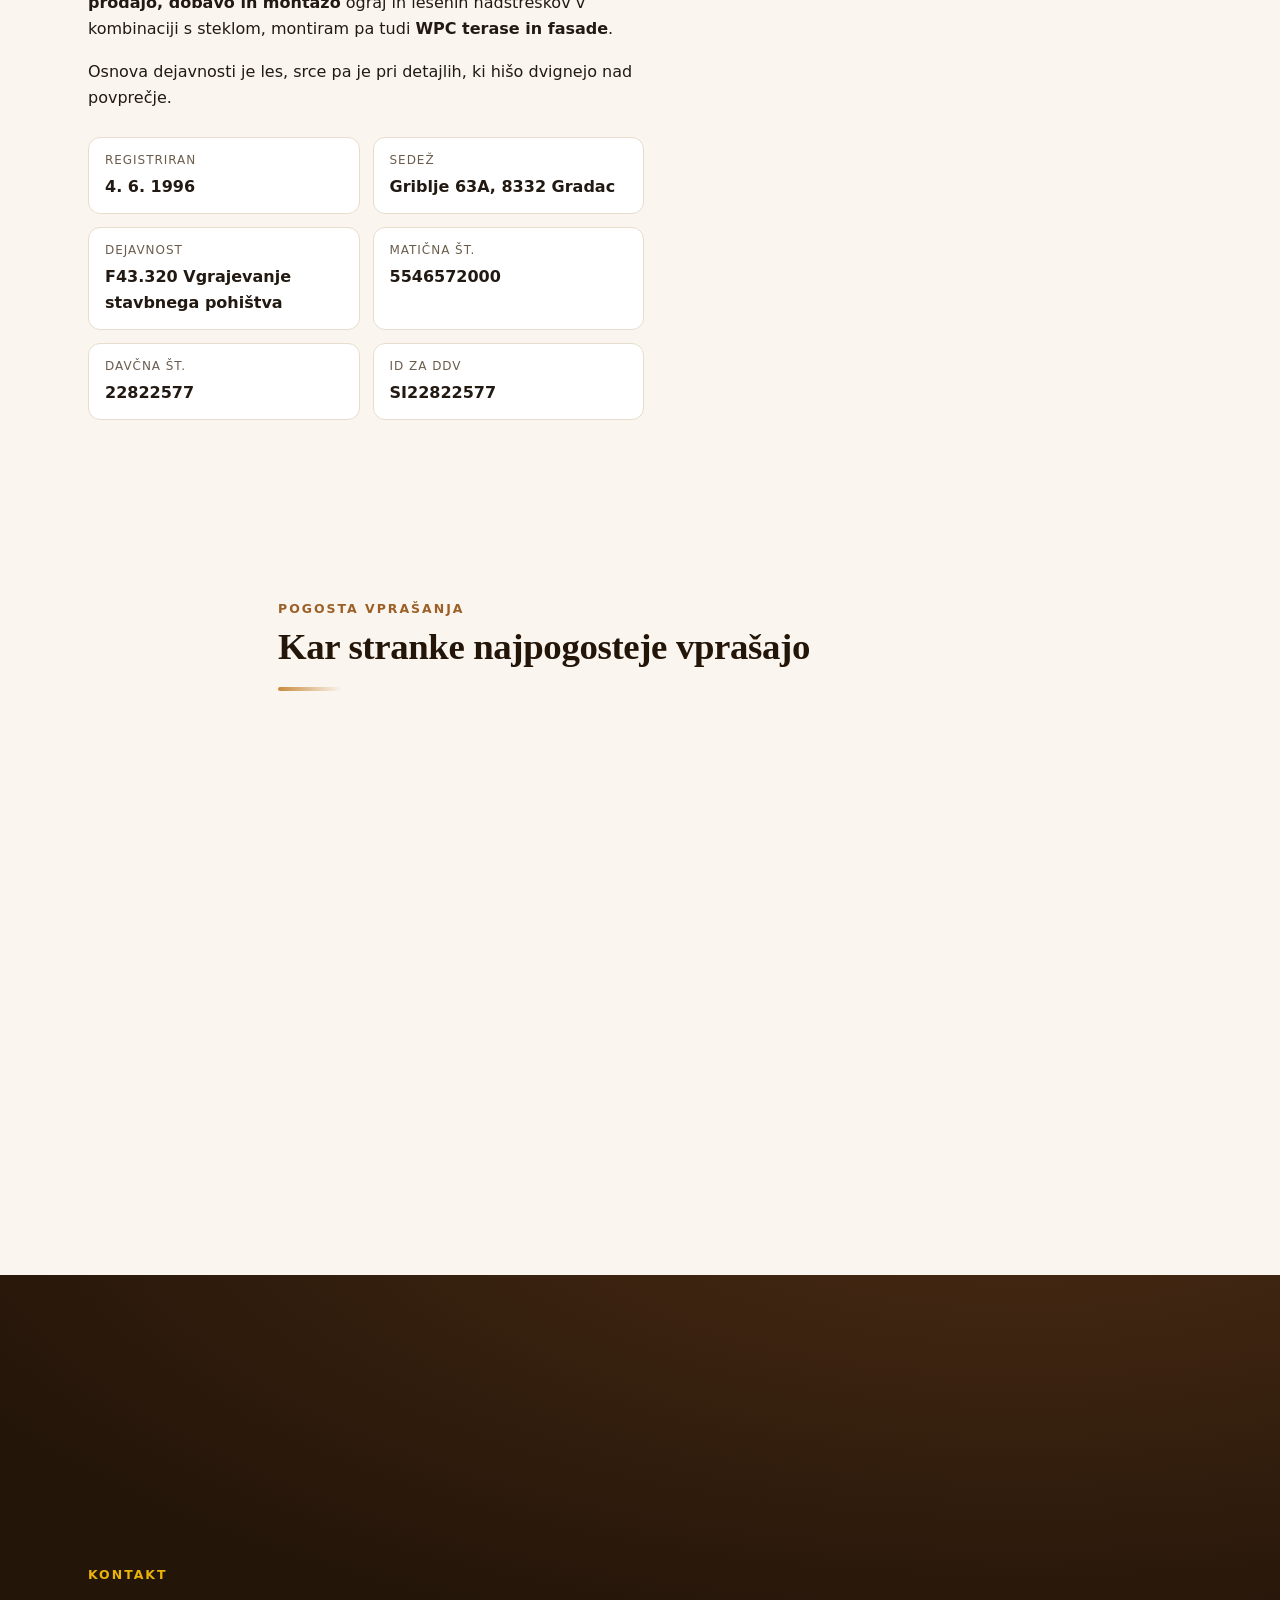
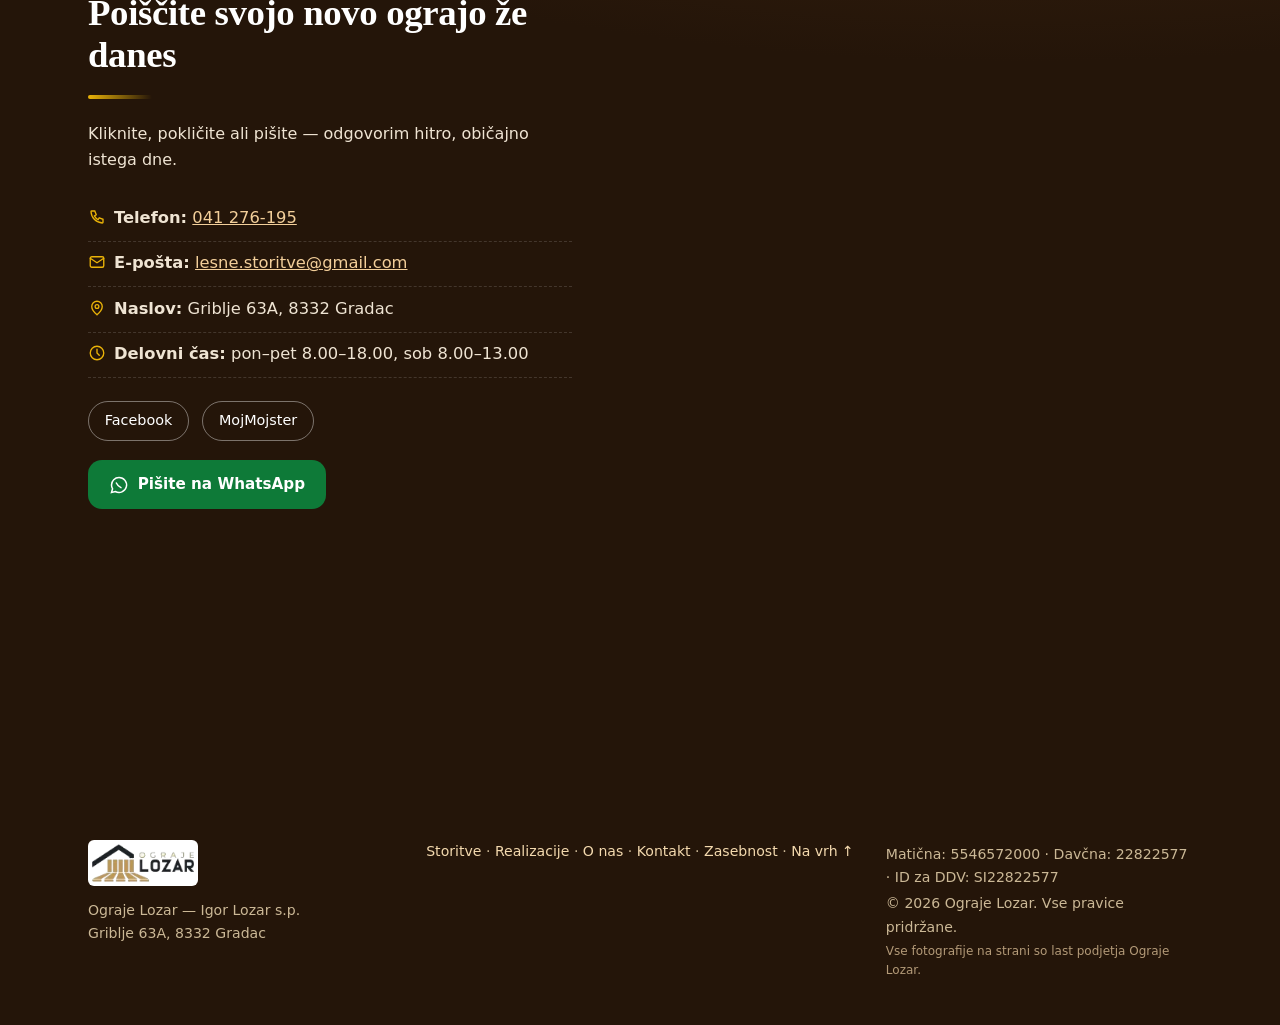
==== commit a036d623: "Vrata, ki ne lažejo: 74 kontrol in mutacijski test Kar je README doslej predstavljal kot delujoče, n" ====
--- a/index.html
+++ b/index.html
@@ -3,38 +3,47 @@
 <head>
 <meta charset="utf-8">
 <meta name="viewport" content="width=device-width, initial-scale=1">
+<!-- GitHub Pages ne podpira _headers, zato je enaka politika podana kot meta. -->
+<meta http-equiv="Content-Security-Policy" content="default-src 'self'; img-src 'self' data:; style-src 'self' https://fonts.googleapis.com; font-src 'self' https://fonts.gstatic.com; script-src 'self' 'sha256-/x7W7R75k8Roq0WaVRQX9blP4OufE5xbAdzklGxsgpw='; connect-src 'self'; form-action 'self'; base-uri 'self'; object-src 'none'">
+<meta name="referrer" content="strict-origin-when-cross-origin">
 <title>Ograje Lozar — Igor Lozar s.p. | Lesene, WPC in kovinske ograje, nadstreški, terase in fasade | Griblje pri Gradcu</title>
-<meta name="description" content="Ograje Lozar (Igor Lozar s.p., Griblje pri Gradcu): izdelava in montaža lesenih, WPC, panelnih in kovinskih ograj, lesenih nadstreškov s steklom, WPC teras in fasad. Zanesljivo po celotni Sloveniji od leta 2009. Najboljše razmerje med kvaliteto in ceno.">
-<meta name="keywords" content="ograje, lesene ograje, WPC ograje, panelne ograje, kovinske ograje, nadstreški, wpc terase, fasade, Griblje, Gradac, Bela Krajina, Igor Lozar">
+<meta name="description" content="Ograje Lozar (Igor Lozar s.p., Griblje pri Gradcu): izdelava in montaža lesenih, WPC, panelnih in kovinskih ograj, lesenih nadstreškov s steklom, WPC teras in fasad. Zanesljivo po celotni Sloveniji od leta 1996. Brezplačna izmera in svetovanje na kraju samem.">
 <meta name="author" content="Igor Lozar s.p.">
 <meta name="robots" content="index, follow, max-image-preview:large">
 <link rel="canonical" href="https://robertpezdirc8-prog.github.io/igor-lozar-web/">
 <meta name="theme-color" content="#7a4a1f">
 <meta name="color-scheme" content="light">
 
+<link rel="icon" type="image/png" sizes="32x32" href="img/favicon-32.png">
+<link rel="apple-touch-icon" href="img/apple-touch-icon.png">
+
 <!-- Open Graph / Twitter -->
-<meta property="og:type" content="business.business">
+<meta property="og:type" content="website">
 <meta property="og:site_name" content="Ograje Lozar">
 <meta property="og:title" content="Ograje Lozar — kakovostne ograje, nadstreški in terase, ki trajajo">
-<meta property="og:description" content="Izdelava in montaža lesenih, WPC in kovinskih ograj ter lesenih nadstreškov s steklom. Celotna Slovenija. Pokličite 041 276 195.">
+<meta property="og:description" content="Izdelava in montaža lesenih, WPC in kovinskih ograj ter lesenih nadstreškov s steklom. Celotna Slovenija. Brezplačna izmera. Pokličite 041 276-195.">
 <meta property="og:url" content="https://robertpezdirc8-prog.github.io/igor-lozar-web/">
-<meta property="og:image" content="https://robertpezdirc8-prog.github.io/igor-lozar-web/img/hero.jpg">
+<meta property="og:image" content="https://robertpezdirc8-prog.github.io/igor-lozar-web/img/hero-realizacije.jpg">
+<meta property="og:image:width" content="1280">
+<meta property="og:image:height" content="720">
+<meta property="og:image:alt" content="Antracitna WPC ograja, WPC obloga balkona in terasa z nadstreškom — dela Ograje Lozar">
 <meta property="og:locale" content="sl_SI">
 <meta name="twitter:card" content="summary_large_image">
 <meta name="twitter:title" content="Ograje Lozar — ograje, nadstreški, terase in fasade">
-<meta name="twitter:description" content="Kakovostno in strokovno, zanesljivo po celotni Sloveniji.">
-<meta name="twitter:image" content="https://robertpezdirc8-prog.github.io/igor-lozar-web/img/hero.jpg">
-
-<link rel="icon" type="image/png" href="img/logo-320.png">
-
-<!-- Fonti: self-hosted system stack + Google Fonts z display swap -->
+<meta name="twitter:description" content="Kakovostno in strokovno, zanesljivo po celotni Sloveniji od leta 1996.">
+<meta name="twitter:image" content="https://robertpezdirc8-prog.github.io/igor-lozar-web/img/hero-realizacije.jpg">
+<meta name="twitter:image:alt" content="Dela Ograje Lozar: WPC ograja, obloga balkona in terasa">
+
+<!-- Fonti: Google Fonts z display swap -->
 <link rel="preconnect" href="https://fonts.googleapis.com">
 <link rel="preconnect" href="https://fonts.gstatic.com" crossorigin>
 <link href="https://fonts.googleapis.com/css2?family=Fraunces:opsz,wght@9..144,600;9..144,700&family=Inter:wght@400;500;600;700&display=swap" rel="stylesheet">
 
-<link rel="preload" as="image" href="img/hero.jpg" fetchpriority="high">
+<link rel="preload" as="image" fetchpriority="high"
+      imagesrcset="img/hero-realizacije.avif 1280w, img/hero-realizacije.webp 1280w, img/hero-realizacije.jpg 1280w"
+      imagetypes="image/avif, image/webp, image/jpeg">
 <link rel="stylesheet" href="css/style.css">
-<link rel="stylesheet" href="css/style2.css">
+<script>document.documentElement.classList.add('js');</script>
 
 <!-- Structured data (schema.org) — LocalBusiness / HomeAndConstructionBusiness -->
 <script type="application/ld+json">
@@ -46,11 +55,13 @@
   "alternateName": "Lesne in druge storitve Igor Lozar s.p.",
   "description": "Izdelava in montaža lesenih, WPC, panelnih in kovinskih ograj, lesenih nadstreškov v kombinaciji s steklom, WPC teras in fasad. Delujemo po celotni Sloveniji.",
   "url": "https://robertpezdirc8-prog.github.io/igor-lozar-web/",
-  "logo": "https://robertpezdirc8-prog.github.io/igor-lozar-web/img/logo-640.png",
-  "image": "https://robertpezdirc8-prog.github.io/igor-lozar-web/img/hero.jpg",
+  "logo": "https://robertpezdirc8-prog.github.io/igor-lozar-web/img/logotip-bela.png",
+  "image": "https://robertpezdirc8-prog.github.io/igor-lozar-web/img/hero-realizacije.jpg",
   "telephone": "+38641276195",
   "email": "lesne.storitve@gmail.com",
-  "foundingDate": "2009-01-15",
+  "foundingDate": "1996-06-04",
+  "vatID": "SI22822577",
+  "taxID": "22822577",
   "priceRange": "€€",
   "address": {
     "@type": "PostalAddress",
@@ -60,7 +71,7 @@
     "addressRegion": "Gradac",
     "addressCountry": "SI"
   },
-  "geo": { "@type": "GeoCoordinates", "latitude": 45.5233, "longitude": 15.1619 },
+  "geo": { "@type": "GeoCoordinates", "latitude": 45.5730279, "longitude": 15.2922012 },
   "areaServed": { "@type": "Country", "name": "Slovenija" },
   "sameAs": [
     "https://www.facebook.com/Ograje-Lozar-677329262445918/",
@@ -101,7 +112,7 @@
 <header class="site-head" id="vrh">
   <div class="wrap head-in">
     <a class="brand" href="#vrh" aria-label="Ograje Lozar — domov">
-      <img src="img/logo-320.png" srcset="img/logo-320.png 320w, img/logo-640.png 640w" sizes="150px" alt="Logotip Ograje Lozar" width="150" height="86">
+      <picture class="brand-logo"><source type="image/avif" srcset="img/logotip.avif"><source type="image/webp" srcset="img/logotip.webp"><img src="img/logotip.png" alt="Logotip Ograje Lozar" width="261" height="97" loading="eager" fetchpriority="high" decoding="async"></picture>
       <span class="brand-txt"><strong>Ograje Lozar</strong><small>Igor Lozar s.p.</small></span>
     </a>
     <nav class="main-nav" id="mainNav" aria-label="Glavna navigacija">
@@ -111,7 +122,6 @@
         <li><a href="#postopek">Postopek</a></li>
         <li><a href="#galerija">Realizacije</a></li>
         <li><a href="#o-nas">O nas</a></li>
-        <li><a href="#mnenja">Mnenja</a></li>
         <li><a href="#faq">FAQ</a></li>
         <li><a href="#kontakt">Kontakt</a></li>
       </ul>
@@ -128,30 +138,32 @@
 <!-- HERO -->
 <section class="hero" aria-labelledby="hero-h">
   <picture class="hero-bg">
-    <img src="img/hero.jpg" alt="Izbrana dela Ograje Lozar — lesene in WPC ograje ter nadstreški" width="1600" height="900" fetchpriority="high" decoding="async">
+    <source type="image/avif" srcset="img/hero-realizacije.avif">
+    <source type="image/webp" srcset="img/hero-realizacije.webp">
+    <img src="img/hero-realizacije.jpg" alt="Dela Ograje Lozar: antracitna WPC ograja na betonskem podzidu, WPC obloga balkona in terasa pod nadstreškom" width="1280" height="720" loading="eager" fetchpriority="high" decoding="async">
   </picture>
   <div class="hero-veil" aria-hidden="true"></div>
   <div class="wrap hero-in">
-    <p class="eyebrow">Bela krajina · Slovenija · od 2009</p>
+    <p class="eyebrow">Bela krajina · Slovenija · od 1996</p>
     <h1 id="hero-h">Ograje, ki združijo <em>kakovost</em>, varnost in lep videz vašega doma</h1>
     <p class="lede">Izdelava in montaža lesenih, WPC, panelnih in kovinskih ograj, lesenih nadstreškov s steklom ter WPC teras in fasad. Zanesljivo in natančno — po celotni Sloveniji.</p>
     <div class="hero-ctas">
-      <a class="btn btn-primary" href="#kontakt">Zahtevajte brezplačen izmer in ponudbo</a>
+      <a class="btn btn-primary" href="#kontakt">Zahtevajte brezplačno izmero in ponudbo</a>
       <a class="btn btn-ghost" href="#galerija">Poglej realizacije</a>
     </div>
     <ul class="hero-stats" role="list">
-      <li><strong data-count="16">16</strong><span>let na terenu</span></li>
-      <li><strong data-count="500" data-suffix="+">500+</strong><span>montiranih segmentov</span></li>
+      <li><strong data-count="30">30</strong><span>let samostojno</span></li>
+      <li><strong data-count="7">7</strong><span>vrst storitev</span></li>
       <li><strong>100&nbsp;%</strong><span>celotna Slovenija</span></li>
-      <li><strong>5&nbsp;let</strong><span>garancije za WPC</span></li>
+      <li><strong>0&nbsp;€</strong><span>izmera in svetovanje</span></li>
     </ul>
   </div>
 </section>
 
 <!-- TRUST BAR -->
-<section class="trust" aria-label="Referenčne platforme">
+<section class="trust" aria-label="Poslovni profili">
   <div class="wrap trust-in">
-    <span>Videz in ocene tudi na:</span>
+    <span>Najdete nas tudi na:</span>
     <a href="https://www.mojmojster.net/izvajalec/lesne_in_druge_storitve_igor_lozar" rel="noopener nofollow" target="_blank">MojMojster.net</a>
     <a href="https://www.moja-dejavnost.si/montaza-wpc-ograj-teras-in-fasad-osrednja-slovenija/igor-lozar-sp" rel="noopener nofollow" target="_blank">MojaDejavnost.si</a>
     <a href="https://www.ograje-nadstreski.eu/ograje-nadstreski/ograje-lozar-igor-lozar-s-p" rel="noopener nofollow" target="_blank">Ograje-nadstreski.eu</a>
@@ -165,38 +177,54 @@
     <p class="kicker">Storitve</p>
     <h2>Vse za zunanjo podobo vašega doma — od zasnove do zaključnega detajla</h2>
     <span class="glowline" aria-hidden="true"></span>
-    <p class="sub">Pri Ograjah Lozar naredimo celoten postopek sami: svetovanje, izmero, izdelavo in montažo. Uporabljamo suho rezane lesene profile, kakovosten WPC kompozit in zaščitene kovine.</p>
+    <p class="sub">Pri Ograjah Lozar celoten postopek opravim sam: svetovanje, izmera, izdelava in montaža. Uporabljam suho rezan les, WPC kompozit in zaščitene kovine.</p>
     <div class="cards grid-4">
       <article class="card reveal">
-        <img src="img/delo-lesena-ograj.jpg" alt="Lesena ograja po meri, delo Ograje Lozar" width="900" height="600" loading="lazy">
+        <picture>
+          <source type="image/avif" srcset="img/detajl-ograj-3.avif">
+          <source type="image/webp" srcset="img/detajl-ograj-3.webp">
+          <img src="img/detajl-ograj-3.jpg" alt="Lesena ograja z navpičnimi letvami ob urejenem vrtu" width="690" height="517" loading="lazy" decoding="async">
+        </picture>
         <h3><svg viewBox="0 0 24 24" fill="none" stroke="currentColor" stroke-width="1.8" stroke-linecap="round" aria-hidden="true"><path d="M4 21V6l2-3 2 3v15M12 21V6l2-3 2 3v15"/><path d="M2 10h20M2 15h20"/></svg> Lesene ograje</h3>
         <p>Klasičen videz toplega lesa, po meri izdelano in zaščiteno proti vremenu. Idealno za hiše, posestva in podeželje.</p>
         <a class="more" href="#kontakt">Načrtuj svojo →</a>
       </article>
       <article class="card reveal">
-        <img src="img/delo-wpc.jpg" alt="WPC ograja moderni videz" width="900" height="600" loading="lazy">
+        <picture>
+          <source type="image/avif" srcset="img/detajl-ograj-1.avif">
+          <source type="image/webp" srcset="img/detajl-ograj-1.webp">
+          <img src="img/detajl-ograj-1.jpg" alt="Antracitna WPC ograja s horizontalnimi letvami na betonskem podzidu" width="690" height="517" loading="lazy" decoding="async">
+        </picture>
         <h3><svg viewBox="0 0 24 24" fill="none" stroke="currentColor" stroke-width="1.8" stroke-linecap="round" aria-hidden="true"><path d="M6 21c0-9 4-15 13-16-1 9-5 14-11 14"/><path d="M6 21c2-6 6-10 11-13"/></svg> WPC ograje</h3>
         <p>Lesno-polimerski kompozit brez vzdrževanja: ne gnije, ne bledi, barvno obstojen. Popolnoma sodoben videz.</p>
         <a class="more" href="#kontakt">Načrtuj svojo →</a>
       </article>
       <article class="card reveal">
-        <img src="img/delo-nadstresek.jpg" alt="Leseni nadstrešek v kombinaciji s steklom" width="900" height="600" loading="lazy">
+        <picture>
+          <source type="image/avif" srcset="img/nadstresek-wpc-terasa.avif">
+          <source type="image/webp" srcset="img/nadstresek-wpc-terasa.webp">
+          <img src="img/nadstresek-wpc-terasa.jpg" alt="Nadstrešek z WPC oblogo in WPC teraso ob hiši" width="496" height="253" loading="lazy" decoding="async">
+        </picture>
         <h3><svg viewBox="0 0 24 24" fill="none" stroke="currentColor" stroke-width="1.8" stroke-linecap="round" aria-hidden="true"><circle cx="12" cy="12" r="4"/><path d="M12 2v3M12 19v3M2 12h3M19 12h3M4.9 4.9l2.1 2.1M17 17l2.1 2.1M19.1 4.9L17 7M7 17l-2.1 2.1"/></svg> Nadstreški</h3>
         <p>Leseni nadstreški v kombinaciji s steklom — za teraso, avtomobile in sproščanje na prostem skozi celo leto.</p>
         <a class="more" href="#kontakt">Načrtuj svojega →</a>
       </article>
       <article class="card reveal">
-        <img src="img/delo-garaza-terasa.jpg" alt="WPC terasa in jekleno-betonski detajli" width="1200" height="900" loading="lazy">
+        <picture>
+          <source type="image/avif" srcset="img/delo-garaza-terasa.avif">
+          <source type="image/webp" srcset="img/delo-garaza-terasa.webp">
+          <img src="img/delo-garaza-terasa.jpg" alt="WPC fasadna obloga z lasersko rezanimi dekorativnimi vložki" width="1200" height="900" loading="lazy" decoding="async">
+        </picture>
         <h3><svg viewBox="0 0 24 24" fill="none" stroke="currentColor" stroke-width="1.8" stroke-linecap="round" stroke-linejoin="round" aria-hidden="true"><path d="M3 11l9-8 9 8"/><path d="M5 9.5V21h14V9.5"/><path d="M9 21v-6h6v6"/></svg> Terase in fasade</h3>
-        <p>Montaža WPC teras in oblog fasad — odporno trpežne površine brez oljenja in brušenja.</p>
+        <p>Montaža WPC teras in fasadnih oblog — odporne in trpežne površine brez oljenja in brušenja.</p>
         <a class="more" href="#kontakt">Načrtuj →</a>
       </article>
     </div>
     <div class="mini-grid">
       <div class="mini reveal"><h3>Panelne ograje</h3><p>Hitra, ugodna in urejena rešitev za večje dolžine ograd.</p></div>
       <div class="mini reveal"><h3>Kovinske ograje</h3><p>Statično robustne konstrukcije, požarno varne, dolgoživost.</p></div>
-      <div class="mini reveal"><h3>Dobava in prodaja</h3><p>Material pripeljemo na lokacijo; nudimo tudi prodajo elementov.</p></div>
-      <div class="mini reveal"><h3>Svetovanje po meri</h3><p>Priporočimo material in detajle glede na teren in proračun.</p></div>
+      <div class="mini reveal"><h3>Dobava in prodaja</h3><p>Material pripeljem na lokacijo, poskrbim pa tudi za prodajo elementov.</p></div>
+      <div class="mini reveal"><h3>Svetovanje po meri</h3><p>Priporočim material in detajle glede na teren in proračun.</p></div>
     </div>
   </div>
 </section>
@@ -205,23 +233,27 @@
 <section id="prednosti" class="section section-alt">
   <div class="wrap split">
     <div class="split-img reveal">
-      <img src="img/zakaj-lozar.jpg" alt="Zakaj izbrati Ograje Lozar" width="483" height="451" loading="lazy">
+      <picture>
+        <source type="image/avif" srcset="img/ograj-wpc-vrtna.avif">
+        <source type="image/webp" srcset="img/ograj-wpc-vrtna.webp">
+        <img src="img/ograj-wpc-vrtna.jpg" alt="Daljava antracitne WPC ograje na nizkem podzidu ob vrtni zelenici" width="537" height="261" loading="lazy" decoding="async">
+      </picture>
       <figure class="quote-card">
-        <blockquote>„Najboljše razmerje med kvaliteto in ceno.“</blockquote>
-        <figcaption>— moto podjetja Ograje Lozar</figcaption>
+        <p class="motto">Dogovorjeno velja — postavčno in brez skritih stroškov.</p>
+        <figcaption>Načelo, ki drži od prvega telefona do predaje</figcaption>
       </figure>
     </div>
     <div>
       <p class="kicker">Zakaj izbrati Ograje Lozar</p>
       <h2>Znan obraz iz Bele krajine, delo po celi Sloveniji</h2>
-    <span class="glowline" aria-hidden="true"></span>
+      <span class="glowline" aria-hidden="true"></span>
       <ul class="ticks">
-        <li><strong>Od leta 2009</strong> — samostojno, z dolgo tradicijo mizarske obrti.</li>
-        <li><strong>Celosten postopek</strong> — izmera, izdelava, montaža: en odgovoren izvajalec.</li>
-        <li><strong>Kakovostni materiali</strong> — suhomesnati les, WPC kompozit, zaščitene kovine.</li>
+        <li><strong>Samostojno od leta 1996</strong> — obrt, ki jo v Beli krajini poznajo že tri desetletja.</li>
+        <li><strong>Celosten postopek</strong> — izmera, izdelava, montaža: en sam odgovoren izvajalec.</li>
+        <li><strong>Kakovostni materiali</strong> — suho rezan les, WPC kompozit, zaščitene kovine.</li>
         <li><strong>Natančnost</strong> — linije in ravnine, ki stojijo; detajli, ki se vidijo.</li>
         <li><strong>Fleksibilnost</strong> — po meri, za nove gradnje in adaptacije.</li>
-        <li><strong>Poštena cena</strong> — jasna ponudba brez skritih stroškov.</li>
+        <li><strong>Poštena cena</strong> — jasna, postavčna ponudba brez skritih stroškov.</li>
       </ul>
       <a class="btn btn-primary" href="#kontakt">Zahtevajte brezplačno ponudbo</a>
     </div>
@@ -238,8 +270,8 @@
       <li class="reveal"><span class="stepnum">1</span><h3>Povpraševanje</h3><p>Pokličete ali pišete; skupaj uskladimo idejo, material in okvirni proračun.</p></li>
       <li class="reveal"><span class="stepnum">2</span><h3>Izmera na kraju samem</h3><p>Pridem na ogled, izmerim in svetujem — izmera je brezplačna.</p></li>
       <li class="reveal"><span class="stepnum">3</span><h3>Ponudba</h3><p>Jasna, postavčna ponudba z rokom izvedbe in garancijskimi pogoji.</p></li>
-      <li class="reveal"><span class="stepnum">4</span><h3>Izdelava</h3><p>Elemente pripravimo po meri v delavnici, da je montaža hitra in čista.</p></li>
-      <li class="reveal"><span class="stepnum">5</span><h3>Montaža in predaja</h3><p>Montiramo na lokaciji, uredimo okolico in predamo v uporabo.</p></li>
+      <li class="reveal"><span class="stepnum">4</span><h3>Izdelava</h3><p>Elemente pripravim po meri v delavnici, da je montaža hitra in čista.</p></li>
+      <li class="reveal"><span class="stepnum">5</span><h3>Montaža in predaja</h3><p>Montiram na lokaciji, uredim okolico in predam v uporabo.</p></li>
     </ol>
   </div>
 </section>
@@ -250,23 +282,66 @@
     <p class="kicker light">Realizacije</p>
     <h2>Izbrana dela</h2>
     <span class="glowline" aria-hidden="true"></span>
-    <p class="sub dim">Fotografije so last podjetja Ograje Lozar (ograje-nadstreski.eu).</p>
+    <p class="sub dim">Vse fotografije so last podjetja Ograje Lozar in prikazujejo dejansko izvedena dela.</p>
     <div class="filters" role="group" aria-label="Filtri realizacij">
       <button class="chip" data-f="all" aria-pressed="true">Vse</button>
-      <button class="chip" data-f="les" aria-pressed="false">Lesene ograje</button>
+      <button class="chip" data-f="les" aria-pressed="false">Lesene</button>
       <button class="chip" data-f="wpc" aria-pressed="false">WPC</button>
+      <button class="chip" data-f="terasa" aria-pressed="false">Terase</button>
+      <button class="chip" data-f="fasada" aria-pressed="false">Fasade</button>
       <button class="chip" data-f="nadstresek" aria-pressed="false">Nadstreški</button>
-      <button class="chip" data-f="detajl" aria-pressed="false">Detajli</button>
-    </div>
+    </div>
+    <p class="gal-count" id="galCount" role="status"></p>
     <div class="gal">
-      <figure class="reveal" data-cat="les"><a href="img/delo-lesena-ograj.jpg" data-caption="Lesena ograja po meri"><img src="img/delo-lesena-ograj.jpg" alt="Lesena ograja po meri" width="900" height="600" loading="lazy"></a><figcaption>Lesena ograja po meri</figcaption></figure>
-      <figure class="reveal" data-cat="wpc"><a href="img/delo-wpc.jpg" data-caption="WPC ograja — brez vzdrževanja"><img src="img/delo-wpc.jpg" alt="WPC ograja" width="900" height="600" loading="lazy"></a><figcaption>WPC ograja</figcaption></figure>
-      <figure class="reveal" data-cat="nadstresek"><a href="img/delo-nadstresek.jpg" data-caption="Leseni nadstrešek s steklom"><img src="img/delo-nadstresek.jpg" alt="Leseni nadstrešek s steklom" width="900" height="600" loading="lazy"></a><figcaption>Nadstrešek s steklom</figcaption></figure>
-      <figure class="reveal" data-cat="wpc"><a href="img/delo-garaza-terasa.jpg" data-caption="Terasa in ograja — kombinacija materialov"><img src="img/delo-garaza-terasa.jpg" alt="Terasa in ograja" width="1200" height="900" loading="lazy"></a><figcaption>Terasa in ograja</figcaption></figure>
-      <figure class="reveal" data-cat="les"><a href="img/detajl-ograj-1.jpg" data-caption="Detajl lesene ograje"><img src="img/detajl-ograj-1.jpg" alt="Detajl lesene ograje" width="900" height="600" loading="lazy"></a><figcaption>Detajl</figcaption></figure>
-      <figure class="reveal" data-cat="wpc"><a href="img/detajl-ograj-2.jpg" data-caption="Detajl WPC ograje"><img src="img/detajl-ograj-2.jpg" alt="Detajl WPC ograje" width="900" height="600" loading="lazy"></a><figcaption>Detajl</figcaption></figure>
-      <figure class="reveal" data-cat="detajl"><a href="img/detajl-ograj-3.jpg" data-caption="Robustni vogalni spoj"><img src="img/detajl-ograj-3.jpg" alt="Vogalni spoj ograje" width="900" height="600" loading="lazy"></a><figcaption>Vogalni spoj</figcaption></figure>
-      <figure class="reveal" data-cat="les"><a href="img/detajl-ograj-4.jpg" data-caption="Vratca z okovjem po meri"><img src="img/detajl-ograj-4.jpg" alt="Vratca z okovjem" width="900" height="600" loading="lazy"></a><figcaption>Vratca</figcaption></figure>
+      <figure class="reveal" data-cat="wpc"><a href="img/ograj-wpc-vrtna.jpg"><picture>
+        <source type="image/avif" srcset="img/ograj-wpc-vrtna.avif"><source type="image/webp" srcset="img/ograj-wpc-vrtna.webp">
+        <img src="img/ograj-wpc-vrtna.jpg" alt="Antracitna WPC ograja s horizontalnimi letvami ob nizkem podzidu in vrtni zelenici" width="537" height="261" loading="lazy" decoding="async"></picture></a>
+        <figcaption>WPC ograja v antracitu ob vrtni zelenici</figcaption></figure>
+
+      <figure class="reveal" data-cat="wpc"><a href="img/detajl-ograj-1.jpg"><picture>
+        <source type="image/avif" srcset="img/detajl-ograj-1.avif"><source type="image/webp" srcset="img/detajl-ograj-1.webp">
+        <img src="img/detajl-ograj-1.jpg" alt="Antracitna WPC ograja s horizontalnimi letvami na betonskem podzidu ob tlakovani poti" width="690" height="517" loading="lazy" decoding="async"></picture></a>
+        <figcaption>WPC ograja na podzidu ob poti</figcaption></figure>
+
+      <figure class="reveal" data-cat="les"><a href="img/detajl-ograj-3.jpg"><picture>
+        <source type="image/avif" srcset="img/detajl-ograj-3.avif"><source type="image/webp" srcset="img/detajl-ograj-3.webp">
+        <img src="img/detajl-ograj-3.jpg" alt="Lesena ograja z navpičnimi letvami okrog urejenega vrta z leseno lopo in betonskimi potmi" width="690" height="517" loading="lazy" decoding="async"></picture></a>
+        <figcaption>Lesena ograja okrog vrta z lopo</figcaption></figure>
+
+      <figure class="reveal" data-cat="terasa wpc"><a href="img/detajl-ograj-4.jpg"><picture>
+        <source type="image/avif" srcset="img/detajl-ograj-4.avif"><source type="image/webp" srcset="img/detajl-ograj-4.webp">
+        <img src="img/detajl-ograj-4.jpg" alt="Nadkrita terasa z WPC tlemi in vodoravno WPC ograjo v rjavem odtenku" width="690" height="517" loading="lazy" decoding="async"></picture></a>
+        <figcaption>Nadkrita terasa: WPC tla in WPC ograja</figcaption></figure>
+
+      <figure class="reveal" data-cat="terasa wpc"><a href="img/detajl-ograj-2.jpg"><picture>
+        <source type="image/avif" srcset="img/detajl-ograj-2.avif"><source type="image/webp" srcset="img/detajl-ograj-2.webp">
+        <img src="img/detajl-ograj-2.jpg" alt="WPC terasa pod ravnim nadstreškom, robno nasuta v gramoz" width="690" height="517" loading="lazy" decoding="async"></picture></a>
+        <figcaption>WPC terasa pod nadstreškom</figcaption></figure>
+
+      <figure class="reveal" data-cat="fasada wpc"><a href="img/delo-garaza-terasa.jpg"><picture>
+        <source type="image/avif" srcset="img/delo-garaza-terasa.avif"><source type="image/webp" srcset="img/delo-garaza-terasa.webp">
+        <img src="img/delo-garaza-terasa.jpg" alt="WPC fasadna obloga z lasersko rezanimi dekorativnimi vložki" width="1200" height="900" loading="lazy" decoding="async"></picture></a>
+        <figcaption>WPC fasada z rezanimi vložki</figcaption></figure>
+
+      <figure class="reveal" data-cat="wpc fasada"><a href="img/delo-wpc.jpg"><picture>
+        <source type="image/avif" srcset="img/delo-wpc.avif"><source type="image/webp" srcset="img/delo-wpc.webp">
+        <img src="img/delo-wpc.jpg" alt="Tri fotografije iste hiše: WPC obloga balkonskih ograj v dveh nadstropjih" width="780" height="600" loading="lazy" decoding="async"></picture></a>
+        <figcaption>WPC obloga balkonskih ograj — trije pogledi</figcaption></figure>
+
+      <figure class="reveal" data-cat="fasada"><a href="img/ograj-lesena-balkon.jpg"><picture>
+        <source type="image/avif" srcset="img/ograj-lesena-balkon.avif"><source type="image/webp" srcset="img/ograj-lesena-balkon.webp">
+        <img src="img/ograj-lesena-balkon.jpg" alt="Hiša s fasadno oblogo v hrastovem odtenku in balkonsko ograjo v istem videzu" width="537" height="323" loading="lazy" decoding="async"></picture></a>
+        <figcaption>Fasada in balkonska ograja v istem odtenku</figcaption></figure>
+
+      <figure class="reveal" data-cat="fasada"><a href="img/ograj-steklena-balkon.jpg"><picture>
+        <source type="image/avif" srcset="img/ograj-steklena-balkon.avif"><source type="image/webp" srcset="img/ograj-steklena-balkon.webp">
+        <img src="img/ograj-steklena-balkon.jpg" alt="Steklena balkonska ograja pod WPC oblogo čela hiše" width="496" height="336" loading="lazy" decoding="async"></picture></a>
+        <figcaption>Steklena balkonska ograja</figcaption></figure>
+
+      <figure class="reveal" data-cat="nadstresek terasa wpc"><a href="img/nadstresek-wpc-terasa.jpg"><picture>
+        <source type="image/avif" srcset="img/nadstresek-wpc-terasa.avif"><source type="image/webp" srcset="img/nadstresek-wpc-terasa.webp">
+        <img src="img/nadstresek-wpc-terasa.jpg" alt="Nadstrešek s stolpom v hrastovem odtenku in WPC teraso ob zelenjavnem vrtu" width="496" height="253" loading="lazy" decoding="async"></picture></a>
+        <figcaption>Nadstrešek z WPC teraso in oblogo stene</figcaption></figure>
     </div>
   </div>
 </section>
@@ -277,48 +352,27 @@
     <div>
       <p class="kicker">O nas</p>
       <h2>Podjetje, ki ga vodita beseda in žaga</h2>
-    <span class="glowline" aria-hidden="true"></span>
-      <p><strong>OGRAJE LOZAR, Igor Lozar s.p.</strong> je družinsko obrtno podjetje z Gribelj pri Gradcu v Beli krajini. Registrirano je januarja <strong>2009</strong> kot <em>Lesne in druge storitve</em>, danes pa je prepoznano predvsem po ograjah in nadstreških.</p>
-      <p>Smo majhen, zbit mojstrski tim: kar naročimo, tudi naredimo. Zaradi tega se rok drži, kakovost pa se pozna v vsakem spoju. Opravljamo <strong>izdelavo, prodajo, dobavo in montažo</strong> ograj in lesenih nadstreškov v kombinaciji s steklom, montiramo pa tudi <strong>WPC terase in fasade</strong>.</p>
-      <p>Matrica dejavnosti je les, srce pa nam je pri detajlih, ki hišo dvignejo nad povprečje.</p>
+      <span class="glowline" aria-hidden="true"></span>
+      <p><strong>Igor Lozar s.p.</strong>, ki posluje pod imenom <strong>Ograje Lozar</strong>, je samostojni obrtnik iz Gribelj pri Gradcu v Beli krajini. Registriran je <strong>4. junija 1996</strong> pod prvotnim imenom <em>Lesne in druge storitve</em>, danes pa ga stranke prepoznavajo predvsem po ograjah in nadstreških.</p>
+      <p>Delo vodim sam: kar se dogovoriva, tudi naredim. Zaradi tega se rok drži, kakovost pa se pozna v vsakem spoju. Opravljam <strong>izdelavo, prodajo, dobavo in montažo</strong> ograj in lesenih nadstreškov v kombinaciji s steklom, montiram pa tudi <strong>WPC terase in fasade</strong>.</p>
+      <p>Osnova dejavnosti je les, srce pa je pri detajlih, ki hišo dvignejo nad povprečje.</p>
       <dl class="facts">
-        <div><dt>Ustanovljeno</dt><dd>15. 1. 2009</dd></div>
+        <div><dt>Registriran</dt><dd>4. 6. 1996</dd></div>
         <div><dt>Sedež</dt><dd>Griblje 63A, 8332 Gradac</dd></div>
-        <div><dt>Davčna št.</dt><dd>SI16668442</dd></div>
-        <div><dt>Matična št.</dt><dd>5546572</dd></div>
+        <div><dt>Dejavnost</dt><dd>F43.320 Vgrajevanje stavbnega pohištva</dd></div>
+        <div><dt>Matična št.</dt><dd>5546572000</dd></div>
+        <div><dt>Davčna št.</dt><dd>22822577</dd></div>
+        <div><dt>ID za DDV</dt><dd>SI22822577</dd></div>
       </dl>
     </div>
     <div class="mapbox reveal">
-      <img src="img/detajl-ograj-3.jpg" alt="Podroben spoj ograje, mojstrsko delo" width="900" height="600" loading="lazy">
-      <div class="map-note">🚚 Prisotni po vsej Sloveniji — osrednja regija, Dolenjska, Bela krajina in naprej.</div>
-    </div>
-  </div>
-</section>
-
-<!-- MNENJA -->
-<section id="mnenja" class="section section-alt">
-  <div class="wrap">
-    <p class="kicker">Mnenja strank</p>
-    <h2>Kaj pravijo tisti, ki že imajo našo ograjo</h2>
-    <span class="glowline" aria-hidden="true"></span>
-    <div class="grid-3">
-      <article class="rev-card reveal">
-        <p class="stars" aria-label="Ocena 5 od 5">★★★★★</p>
-        <blockquote>„Dogovorjena cela dolžina ograje, rok držan, detajli popolni. Priporočam vsem, ki hočejo mirno spati pod novo teraso.“</blockquote>
-        <footer>— Stranka, Novo mesto</footer>
-      </article>
-      <article class="rev-card reveal">
-        <p class="stars" aria-label="Ocena 5 od 5">★★★★★</p>
-        <blockquote>„WPC terasa izgleda kot nova tudi po dveh zimah. Ni oljenja, ni brušenja — samo uživamo.“</blockquote>
-        <footer>— Stranka, Krško</footer>
-      </article>
-      <article class="rev-card reveal">
-        <p class="stars" aria-label="Ocena 5 od 5">★★★★★</p>
-        <blockquote>„Igor je svetoval material, ki smo ga sprva hoteli narobe. Rezultat je boljši in cenejši, kot smo načrtovali.“</blockquote>
-        <footer>— Stranka, Ljubljana</footer>
-      </article>
-    </div>
-    <p class="rev-src">Ocene zbirane prek platform MojMojster.net in neposrednih povratnih informacij strank.</p>
+      <picture>
+        <source type="image/avif" srcset="img/ograj-lesena-balkon.avif">
+        <source type="image/webp" srcset="img/ograj-lesena-balkon.webp">
+        <img src="img/ograj-lesena-balkon.jpg" alt="Hiša s fasadno oblogo v hrastovem odtenku in balkonsko ograjo v istem videzu" width="537" height="323" loading="lazy" decoding="async">
+      </picture>
+      <div class="map-note">🚚 Prisoten po vsej Sloveniji — osrednja regija, Dolenjska, Bela krajina in naprej.</div>
+    </div>
   </div>
 </section>
 
@@ -329,24 +383,24 @@
     <h2>Kar stranke najpogosteje vprašajo</h2>
     <span class="glowline" aria-hidden="true"></span>
     <details class="reveal" open>
-      <summary>Koliko stane ograja na metro?</summary>
+      <summary>Koliko stane ograja na meter?</summary>
       <p>Cena je odvisna od materiala (les / WPC / kovina), višine, talnega tipa in terena. Po brezplačni izmeri dobite postavčno ponudbo na meter tekoči — brez skritih stroškov.</p>
     </details>
     <details class="reveal">
-      <summary>Katera je razlika med lesom in WPC-jem?</summary>
+      <summary>Kakšna je razlika med lesom in WPC-jem?</summary>
       <p>Les daje topel, naraven videz in zahteva občasno zaščito (oljenje ali lazura). WPC (lesno-polimerski kompozit) je praktično brez vzdrževanja, barvno obstojen in odporen proti vlagi — priljubljen pri novejših fasadah.</p>
     </details>
     <details class="reveal">
       <summary>Kolikšen je običajen rok izvedbe?</summary>
-      <p>Od potrditve ponudbe običajno 2–6 tednov, odvisno od sezone in obsega. Manjše sanacije pogosto opravimo sproti.</p>
+      <p>Od potrditve ponudbe običajno 2–6 tednov, odvisno od sezone in obsega. Manjše sanacije pogosto opravim sproti.</p>
     </details>
     <details class="reveal">
-      <summary>A ste vezani samo na Belo krajino?</summary>
-      <p>Ne. Sedišče imamo v Gribljah pri Gradcu, delujemo pa po celotni Sloveniji — od Pomurja do Primorske.</p>
+      <summary>Ali ste vezani samo na Belo krajino?</summary>
+      <p>Ne. Sedež imam v Gribljah pri Gradcu, delujem pa po celotni Sloveniji — od Pomurja do Primorske.</p>
     </details>
     <details class="reveal">
-      <summary>A nudirate brezplačen izmer?</summary>
-      <p>Da. Izmer in svetovanje na kraju samem sta brezplačna in neobligatorna.</p>
+      <summary>Ali nudite brezplačno izmero?</summary>
+      <p>Da. Izmera in svetovanje na kraju samem sta brezplačna in neobvezujoča.</p>
     </details>
   </div>
 </section>
@@ -356,9 +410,9 @@
   <div class="wrap split">
     <div>
       <p class="kicker light">Kontakt</p>
-      <h2>Poiščajte svojo novo ograjo že danes</h2>
-    <span class="glowline" aria-hidden="true"></span>
-      <p>Kliknite, pokličite ali pišite — odgovorimo hitro, običajno istega dne.</p>
+      <h2>Poiščite svojo novo ograjo že danes</h2>
+      <span class="glowline" aria-hidden="true"></span>
+      <p>Kliknite, pokličite ali pišite — odgovorim hitro, običajno istega dne.</p>
       <ul class="contact-list">
         <li><svg viewBox="0 0 24 24" fill="none" stroke="currentColor" stroke-width="1.8" stroke-linecap="round" aria-hidden="true"><path d="M5 4h4l2 5-2.5 1.5a12 12 0 0 0 5 5L15 13l5 2v4a1 1 0 0 1-1 1A16 16 0 0 1 4 5a1 1 0 0 1 1-1z"/></svg><strong>Telefon:</strong> <a href="tel:+38641276195">041 276-195</a></li>
         <li><svg viewBox="0 0 24 24" fill="none" stroke="currentColor" stroke-width="1.8" stroke-linecap="round" stroke-linejoin="round" aria-hidden="true"><rect x="3" y="5" width="18" height="14" rx="2"/><path d="M3 7l9 6 9-6"/></svg><strong>E-pošta:</strong> <a href="mailto:lesne.storitve@gmail.com">lesne.storitve@gmail.com</a></li>
@@ -366,29 +420,37 @@
         <li><svg viewBox="0 0 24 24" fill="none" stroke="currentColor" stroke-width="1.8" stroke-linecap="round" aria-hidden="true"><circle cx="12" cy="12" r="9"/><path d="M12 7v5l3 3"/></svg><strong>Delovni čas:</strong> pon–pet 8.00–18.00, sob 8.00–13.00</li>
       </ul>
       <div class="socials">
-        <a href="https://www.facebook.com/Ograje-Lozar-677329262445918/" target="_blank" rel="noopener nofollow" aria-label="Facebook strani Ograje Lozar">Facebook</a>
+        <a href="https://www.facebook.com/Ograje-Lozar-677329262445918/" target="_blank" rel="noopener nofollow" aria-label="Facebook stran Ograje Lozar">Facebook</a>
         <a href="https://www.mojmojster.net/izvajalec/lesne_in_druge_storitve_igor_lozar" target="_blank" rel="noopener nofollow" aria-label="Profil na MojMojster.net">MojMojster</a>
       </div>
       <a class="wa-btn" href="https://wa.me/38641276195?text=Pozdravljeni%2C%20zanima%20me%20ograja%2Fnadstre%C5%A1ek." target="_blank" rel="noopener"><svg viewBox="0 0 24 24" fill="none" stroke="currentColor" stroke-width="1.8" stroke-linecap="round" aria-hidden="true"><path d="M12 3a9 9 0 0 0-9 9 8.6 8.6 0 0 0 1.3 4.6L3 21l4.6-1.2A9 9 0 1 0 12 3z"/><path d="M8.8 9.6c1.4 3 2.6 4.2 5.6 5.6"/></svg>Pišite na WhatsApp</a>
     </div>
-    <form class="quote-form reveal" id="quoteForm" action="#" method="post" novalidate autocomplete="on">
-      <input type="text" name="podjetje" tabindex="-1" aria-hidden="true" autocomplete="off" style="position:absolute;left:-9999px" >
+
+    <form class="quote-form reveal" id="quoteForm" data-endpoint="" novalidate autocomplete="on">
+      <input type="text" name="podjetje" class="hp" tabindex="-1" aria-hidden="true" autocomplete="off">
       <h3>Brezplačno povpraševanje</h3>
       <label>Naziv / ime <input required name="ime" autocomplete="name" placeholder="Janez Novak"></label>
       <label>Telefon <input required name="tel" type="tel" autocomplete="tel" placeholder="041 000 000"></label>
       <label>E-pošta <input required name="mail" type="email" autocomplete="email" placeholder="janez@example.si"></label>
-      <label class="full">Lokacija objekta <input name="lok" placeholder="Kraj / pošta"></label>
+      <label class="full">Lokacija objekta <input name="lok" autocomplete="address-level2" placeholder="Kraj / pošta"></label>
       <label class="full">Kaj vas zanima
         <select name="vrsta">
           <option>Lesena ograja</option><option>WPC ograja</option><option>Panelna ograja</option>
           <option>Kovinska ograja</option><option>Nadstrešek s steklom</option><option>WPC terasa</option><option>WPC fasada</option>
         </select>
       </label>
-      <label>Okvirna dolžina / m² <input name="mera" placeholder="npr. 40 m ali 25 m²"></label>
-      <label class="full">Sporočilo <textarea name="msg" rows="4" placeholder="Opišite kratko projekt..."></textarea></label>
-      <label class="full chk"><input type="checkbox" required name="gdpr"> Strinjam se, da me kontaktirate glede povpraševanja (GDPR).</label>
-      <button class="btn btn-primary" type="submit">Pošlji povpraševanje</button>
-      <p class="form-ok" id="formOk" hidden>✅ Hvala! Povpraševanje je zabeleženo — pokličemo vas v najkrajšem možnem času.</p>
+      <label>Okvirna dolžina / m² <input name="mera" autocomplete="off" placeholder="npr. 40 m ali 25 m²"></label>
+      <label class="full">Sporočilo <textarea name="msg" rows="4" placeholder="Kratko opišite projekt …"></textarea></label>
+      <label class="full chk"><input type="checkbox" required name="gdpr"> <span>Strinjam se, da me podjetje Ograje Lozar kontaktira v zvezi s tem povpraševanjem. Osebnih podatkov ne posredujem tretjim osebam in jih hranim največ 12 mesecev. Podrobneje v <a href="zasebnost.html">izjavi o zasebnosti</a>.</span></label>
+      <p class="form-note">Spletna pošiljka je trenutno izklopljena: obrazec sestavi sporočilo in ga odpre v vašem e-poštnem programu ali v WhatsAppu. Tako do Igorja pride vsak podatek, ki ga vpišete.</p>
+      <button class="btn btn-primary" type="submit">Pripravi sporočilo</button>
+      <div class="form-result" id="formResult" role="status" aria-live="polite" hidden>
+        <p id="formMsg"></p>
+        <div class="form-actions" id="formActions" hidden>
+          <a class="btn btn-primary btn-sm" id="sendMail" href="mailto:lesne.storitve@gmail.com?subject=Povpra%C5%A1evanje%20s%20spletne%20strani">Odpošlji v e-pošti</a>
+          <a class="wa-btn wa-btn--sm" id="sendWa" href="https://wa.me/38641276195" target="_blank" rel="noopener">Odpri v WhatsAppu</a>
+        </div>
+      </div>
     </form>
   </div>
 </section>
@@ -398,16 +460,16 @@
 <footer class="site-foot">
   <div class="wrap foot-in">
     <div>
-      <img class="foot-logo" src="img/logo-320.png" alt="Ograje Lozar logotip" width="120" height="69" loading="lazy">
+      <picture><source type="image/avif" srcset="img/logotip.avif"><source type="image/webp" srcset="img/logotip.webp"><img class="foot-logo" src="img/logotip.png" alt="Logotip Ograje Lozar" width="261" height="97" loading="lazy" decoding="async"></picture>
       <p>Ograje Lozar — Igor Lozar s.p.<br>Griblje 63A, 8332 Gradac</p>
     </div>
-    <nav aria-label="Noge">
-      <a href="#storitve">Storitve</a> · <a href="#galerija">Realizacije</a> · <a href="#o-nas">O nas</a> · <a href="#kontakt">Kontakt</a> · <a href="#vrh">Na vrh ↑</a>
+    <nav aria-label="Povezave v nogi">
+      <a href="#storitve">Storitve</a> · <a href="#galerija">Realizacije</a> · <a href="#o-nas">O nas</a> · <a href="#kontakt">Kontakt</a> · <a href="zasebnost.html">Zasebnost</a> · <a href="#vrh">Na vrh ↑</a>
     </nav>
     <div class="foot-meta">
-      <p>ID za DDV: SI16668442 · Matična: 5546572</p>
+      <p>Matična: 5546572000 · Davčna: 22822577 · ID za DDV: SI22822577</p>
       <p>© <span id="leto">2026</span> Ograje Lozar. Vse pravice pridržane.</p>
-      <p class="tiny">Slike: lastništvo podjetja Ograje Lozar (ograje-nadstreski.eu).</p>
+      <p class="tiny">Vse fotografije na strani so last podjetja Ograje Lozar.</p>
     </div>
   </div>
 </footer>
@@ -415,7 +477,7 @@
 <button class="to-top" id="toTop" aria-label="Nazaj na vrh strani">↑</button>
 
 <!-- Sticky mobile call bar -->
-<div class="sticky-call" aria-hidden="false">
+<div class="sticky-call">
   <a href="tel:+38641276195">📞 Pokliči</a>
   <a href="#kontakt">✉️ Povpraševanje</a>
 </div>
@@ -425,7 +487,7 @@
   <button class="lb-close" id="lbClose" aria-label="Zapri">×</button>
   <button class="lb-prev" id="lbPrev" aria-label="Prejšnja">‹</button>
   <span class="lb-count" id="lbCount" aria-live="polite"></span>
-  <figure><img id="lbImg" src="" alt=""><figcaption id="lbCap"></figcaption></figure>
+  <figure><img id="lbImg" alt=""><figcaption id="lbCap"></figcaption></figure>
   <button class="lb-next" id="lbNext" aria-label="Naslednja">›</button>
 </div>
 
--- a/css/style.css
+++ b/css/style.css
@@ -1,16 +1,22 @@
 /* =========================================================
    OGRAJE LOZAR — profesionalna spletna stran
-   Smernice 2026/2027: mobilno-najprej, dostopnost (WCAG 2.2),
-   zmerna tipografija, lesena paleta, lahka animacija, Core Web Vitals
+   Mobilno-najprej · WCAG 2.2 AA · Core Web Vitals
+   Enoten sloj: združuje osnovo in UI/UX nadgradnjo.
+   Barvni pari so izračunani na razmerje >= 4.5:1 (normalno
+   besedilo) oziroma >= 3:1 (veliko besedilo in grafični elementi).
    ========================================================= */
 
 :root{
   --wood-900:#241509;      /* oreh temno            */
-  --wood-800:#3b2413;
   --wood-700:#5a3417;      /* hrast                 */
   --wood-600:#7a4a1f;      /* glavni poudarek       */
   --amber:#c98a3d;         /* medeni poudarek       */
-  --amber-deep:#a3672a;
+  --amber-deep:#9c6027;    /* 4.74:1 na smetani, 5.10:1 z belo */
+  --amber-bright:#eab308;  /* poudarek na temnem lesu (6.59:1) */
+  --brand:#b45309;         /* gumbi in aktivno stanje (5.02:1 z belo) */
+  --brand-dark:#92400e;
+  --wa:#0e7a38;            /* WhatsApp (5.44:1 z belo) */
+  --wa-dark:#0a5c2b;
   --cream:#faf6ef;         /* ozadje                */
   --paper:#ffffff;
   --ink:#221a12;           /* besedilo              */
@@ -21,13 +27,15 @@
   --shadow-md:0 6px 24px rgba(36,21,9,.12);
   --shadow-lg:0 18px 50px rgba(36,21,9,.22);
   --r-lg:18px; --r-md:12px; --r-sm:8px;
+  --radius-btn:14px;
   --wrap:1160px;
+  --header-h:68px;
   --font-d:"Fraunces",Georgia,"Times New Roman",serif;
   --font-b:"Inter",system-ui,-apple-system,"Segoe UI",Roboto,Arial,sans-serif;
 }
 
 *,*::before,*::after{box-sizing:border-box}
-html{scroll-behavior:smooth;scroll-padding-top:120px}
+html{scroll-behavior:smooth;scroll-padding-top:calc(var(--header-h) + 24px)}
 body{margin:0;font-family:var(--font-b);color:var(--ink);background:var(--cream);line-height:1.65;font-size:clamp(16px,1.1vw,17.5px)}
 img{max-width:100%;height:auto;display:block}
 a{color:var(--wood-600)}
@@ -38,6 +46,13 @@
 p{margin:0 0 1em}
 .wrap{max-width:var(--wrap);margin-inline:auto;padding-inline:clamp(16px,4vw,28px)}
 .narrow{max-width:780px}
+::selection{background:#f3cf9a;color:var(--wood-900)}
+
+:focus-visible{outline:3px solid var(--brand);outline-offset:3px;border-radius:4px}
+.hero :focus-visible,.section-dark :focus-visible,.contact :focus-visible,
+.site-foot :focus-visible,.topbar :focus-visible,.lightbox :focus-visible,.sticky-call :focus-visible{
+  outline-color:var(--amber-bright)
+}
 
 .skip-link{position:absolute;left:-999px;top:0;background:var(--wood-900);color:#fff;padding:.7em 1.2em;border-radius:0 0 var(--r-sm) 0;z-index:200}
 .skip-link:focus{left:0}
@@ -50,18 +65,20 @@
 .topbar-sep{opacity:.4}
 
 /* ---------- Header ---------- */
-.site-head{position:sticky;top:0;z-index:100;background:rgba(250,246,239,.92);backdrop-filter:blur(10px);border-bottom:1px solid var(--line)}
-.head-in{display:flex;align-items:center;gap:1.2rem;padding-block:.6rem}
+.site-head{position:sticky;top:0;z-index:100;background:rgba(250,246,239,.92);backdrop-filter:blur(10px);border-bottom:1px solid var(--line);transition:box-shadow .25s}
+.site-head.scrolled{box-shadow:0 6px 24px rgba(36,21,9,.10)}
+.head-in{display:flex;align-items:center;gap:.9rem;min-height:var(--header-h);padding-block:.35rem}
 .brand{display:flex;align-items:center;gap:.7rem;text-decoration:none;color:inherit}
-.brand img{width:88px;height:auto;border-radius:6px}
+.brand picture{flex:none;line-height:0}
+.brand img{width:64px;height:auto;border-radius:6px}
 .brand-txt strong{font-family:var(--font-d);font-size:1.25rem;display:block;line-height:1.1;color:var(--wood-900)}
 .brand-txt small{color:var(--muted);font-size:.75rem;letter-spacing:.06em;text-transform:uppercase}
 .main-nav{margin-left:auto}
 .main-nav ul{display:flex;gap:.2rem;list-style:none;margin:0;padding:0;flex-wrap:wrap}
 .main-nav a{display:block;padding:.5em .8em;border-radius:var(--r-sm);text-decoration:none;color:var(--ink);font-weight:500;font-size:.92rem;transition:background .2s,color .2s}
 .main-nav a:hover{background:#f0e6d6}
-.main-nav a.active{background:var(--wood-700);color:#fdf4e3}
-.nav-cta{white-space:nowrap}
+.main-nav a.active{background:var(--brand);color:#fff}
+.nav-cta{white-space:nowrap;margin-left:.2rem}
 .burger{display:none;background:none;border:0;width:44px;height:44px;cursor:pointer;padding:10px}
 .burger span{display:block;height:2.5px;background:var(--wood-900);border-radius:2px;margin:5px 0;transition:transform .25s,opacity .25s}
 .burger[aria-expanded="true"] span:nth-child(1){transform:translateY(7.5px) rotate(45deg)}
@@ -69,27 +86,32 @@
 .burger[aria-expanded="true"] span:nth-child(3){transform:translateY(-7.5px) rotate(-45deg)}
 
 /* ---------- Gumbi ---------- */
-.btn{display:inline-block;padding:.85em 1.6em;border-radius:999px;font-weight:600;text-decoration:none;font-size:.95rem;border:2px solid transparent;cursor:pointer;transition:transform .15s,box-shadow .2s,background .2s;line-height:1.2}
-.btn-primary{background:linear-gradient(135deg,var(--amber-deep),var(--wood-600));color:#fff;box-shadow:var(--shadow-sm)}
-.btn-primary:hover{transform:translateY(-2px);box-shadow:var(--shadow-md)}
-.btn-ghost{background:rgba(255,255,255,.14);color:#fff;border-color:rgba(255,255,255,.55)}
-.btn-ghost:hover{background:rgba(255,255,255,.25)}
+.btn{display:inline-block;padding:.9em 1.7em;border-radius:var(--radius-btn);font-weight:600;text-decoration:none;font-size:.95rem;border:2px solid transparent;cursor:pointer;line-height:1.2;transition:transform .15s,box-shadow .2s,background .2s}
+.btn-primary{background:var(--brand);color:#fff;text-shadow:0 1px 0 rgba(0,0,0,.12)}
+.btn-primary:hover,.btn-primary:focus-visible{background:var(--brand-dark);transform:translateY(-2px);box-shadow:0 10px 24px rgba(146,64,14,.35)}
+.btn-ghost{background:rgba(255,255,255,.12);color:#fff;border-color:rgba(255,255,255,.85)}
+.btn-ghost:hover{background:rgba(255,255,255,.24)}
+.btn-sm{padding:.55em 1.05em;font-size:.85rem}
+.wa-btn{display:inline-flex;align-items:center;gap:.55em;background:var(--wa);color:#fff;text-decoration:none;
+  font-weight:700;font-size:.95rem;padding:.8em 1.4em;border-radius:var(--radius-btn);margin-top:1.2rem;transition:background .2s,transform .15s}
+.wa-btn:hover,.wa-btn:focus-visible{background:var(--wa-dark);transform:translateY(-2px)}
+.wa-btn svg{width:20px;height:20px;stroke:#fff;flex:none}
+.wa-btn--sm{margin-top:0;font-size:.85rem;padding:.6em 1.1em}
 
 /* ---------- Hero ---------- */
-.hero{position:relative;min-height:min(88vh,760px);display:flex;align-items:center;color:#fff;overflow:hidden}
+.hero{position:relative;min-height:min(86vh,720px);display:flex;align-items:center;color:#fff;overflow:hidden}
 .hero-bg{position:absolute;inset:0}
-.hero-bg img{width:100%;height:100%;object-fit:cover;animation:heroZoom 22s ease-in-out infinite alternate}
-@keyframes heroZoom{from{transform:scale(1)}to{transform:scale(1.07)}}
-.hero-veil{position:absolute;inset:0;background:linear-gradient(100deg,rgba(26,15,6,.88) 0%,rgba(36,21,9,.72) 45%,rgba(36,21,9,.35) 100%)}
+.hero-bg img{width:100%;height:100%;object-fit:cover}
+.hero-veil{position:absolute;inset:0;background:linear-gradient(100deg,rgba(20,12,5,.93) 0%,rgba(30,18,8,.82) 48%,rgba(36,21,9,.52) 100%)}
 .hero-in{position:relative;padding-block:5rem 4rem;max-width:820px}
 .eyebrow{letter-spacing:.18em;text-transform:uppercase;font-size:.8rem;font-weight:600;color:#f3cf9a;margin-bottom:1rem}
-.hero h1{color:#fff}
+.hero h1{color:#fff;text-wrap:balance;margin-bottom:.6rem}
 .hero h1 em{font-style:italic;color:var(--amber)}
-.lede{font-size:clamp(1.05rem,1.6vw,1.25rem);color:#f2e8da;max-width:62ch}
+.lede{font-size:clamp(1.05rem,1.6vw,1.25rem);color:#f2e8da;max-width:62ch;text-wrap:pretty}
 .hero-ctas{display:flex;flex-wrap:wrap;gap:.8rem;margin:1.8rem 0 2.4rem}
 .hero-stats{display:grid;grid-template-columns:repeat(4,auto);gap:2.2rem;list-style:none;margin:0;padding:0}
 .hero-stats li{display:flex;flex-direction:column}
-.hero-stats strong{font-family:var(--font-d);font-size:clamp(1.6rem,3vw,2.3rem);color:var(--amber)}
+.hero-stats strong{font-family:var(--font-d);font-size:clamp(1.6rem,3vw,2.3rem);color:var(--amber);font-variant-numeric:tabular-nums}
 .hero-stats span{font-size:.8rem;color:#d9cbb6;text-transform:uppercase;letter-spacing:.05em}
 
 /* ---------- Trust bar ---------- */
@@ -104,16 +126,18 @@
 .section-dark{background:radial-gradient(1200px 500px at 80% -10%,#4a2c14,var(--wood-900));color:#efe4d3}
 .section-dark h2,.section-dark h3{color:#fff}
 .kicker{font-weight:700;letter-spacing:.16em;text-transform:uppercase;font-size:.78rem;color:var(--amber-deep);margin-bottom:.4rem}
-.kicker.light{color:var(--amber)}
+.kicker.light{color:var(--amber-bright)}
 .sub{color:var(--muted);max-width:70ch}
 .dim{color:#cdbca4}
+.glowline{display:block;width:64px;height:4px;border-radius:2px;margin:.9rem 0 1.4rem;background:linear-gradient(90deg,var(--amber),transparent)}
+.section-dark .glowline,.contact .glowline{background:linear-gradient(90deg,var(--amber-bright),transparent)}
 
 /* Kartice storitev */
 .grid-4{display:grid;grid-template-columns:repeat(4,1fr);gap:1.4rem;margin-top:2.2rem}
-.grid-3{display:grid;grid-template-columns:repeat(3,1fr);gap:1.4rem;margin-top:2.2rem}
 .card{background:var(--paper);border:1px solid var(--line);border-radius:var(--r-lg);overflow:hidden;box-shadow:var(--shadow-sm);display:flex;flex-direction:column;transition:transform .25s,box-shadow .25s}
-.card:hover{transform:translateY(-5px);box-shadow:var(--shadow-md)}
+.card:hover{transform:translateY(-6px);box-shadow:var(--shadow-md)}
 .card img{aspect-ratio:3/2;object-fit:cover;width:100%}
+.card svg{width:26px;height:26px;stroke:var(--brand);vertical-align:-5px;margin-right:.4rem;flex:none}
 .card h3,.card p{margin-inline:1.2rem}
 .card h3{margin-top:1.1rem}
 .card p{color:var(--muted);font-size:.93rem;flex-grow:1}
@@ -130,23 +154,34 @@
 .split.rev{grid-template-columns:1.15fr 1fr}
 .split-img img{border-radius:var(--r-lg);box-shadow:var(--shadow-md)}
 .quote-card{margin:1.2rem 0 0;background:var(--wood-700);color:#f7ead6;border-radius:var(--r-md);padding:1.2rem 1.4rem;box-shadow:var(--shadow-md)}
-.quote-card blockquote{margin:0;font-family:var(--font-d);font-style:italic;font-size:1.15rem}
-.quote-card figcaption{font-size:.85rem;color:#d9bd97;margin-top:.4rem}
+.quote-card .motto{margin:0;font-family:var(--font-d);font-style:italic;font-size:1.15rem}
+.quote-card figcaption{font-size:.85rem;color:#f0d9b4;margin-top:.4rem}
 .ticks{list-style:none;margin:1.4rem 0;padding:0}
-.ticks li{padding:.55rem 0 .55rem 2rem;position:relative;border-bottom:1px solid var(--line)}
-.ticks li::before{content:"✔";position:absolute;left:0;top:.5rem;color:var(--green);font-weight:700}
+.ticks li{padding:.55rem 0 .55rem 2rem;position:relative;border-bottom:1px dashed var(--line)}
+.ticks li::before{content:"";position:absolute;left:0;top:.72rem;width:16px;height:9px;border-left:2.5px solid var(--green);border-bottom:2.5px solid var(--green);transform:rotate(-45deg)}
 
 /* Postopek */
-.steps{counter-reset:k;list-style:none;margin:2rem 0 0;padding:0;display:grid;grid-template-columns:repeat(5,1fr);gap:1.2rem}
-.steps li{background:var(--paper);border:1px solid var(--line);border-radius:var(--r-md);padding:1.3rem;position:relative}
-.stepnum{display:grid;place-items:center;width:44px;height:44px;border-radius:50%;background:linear-gradient(135deg,var(--amber),var(--wood-600));color:#fff;font-family:var(--font-d);font-weight:700;font-size:1.2rem;margin-bottom:.8rem;box-shadow:var(--shadow-sm)}
+.steps{list-style:none;margin:2rem 0 0;padding:0;display:grid;grid-template-columns:repeat(5,1fr);gap:1.2rem;position:relative}
+.steps::before{content:"";position:absolute;top:36px;left:8%;right:8%;height:2px;background:repeating-linear-gradient(90deg,var(--line) 0 10px,transparent 10px 20px);z-index:0}
+.steps li{background:var(--paper);border:1px solid var(--line);border-radius:var(--r-md);padding:1.3rem;position:relative;z-index:1}
+.stepnum{display:grid;place-items:center;width:52px;height:52px;border-radius:50%;background:var(--brand);color:#fff;font-family:var(--font-d);font-weight:700;font-size:1.35rem;margin-bottom:.8rem;box-shadow:0 6px 16px rgba(146,64,14,.3)}
 .steps h3{margin-bottom:.3rem}
 .steps p{font-size:.88rem;color:var(--muted);margin:0}
 
 /* Galerija */
-.gal{display:grid;grid-template-columns:repeat(4,1fr);gap:1rem;margin-top:2rem}
+.filters{display:flex;flex-wrap:wrap;gap:.5rem;margin-top:1.6rem}
+.chip{border:1.5px solid rgba(255,255,255,.35);background:transparent;color:#efe4d3;padding:.5em 1.15em;border-radius:999px;
+  font:inherit;font-size:.88rem;font-weight:600;cursor:pointer;min-height:44px;transition:color .2s,border-color .2s,background .2s}
+.chip:hover{border-color:var(--amber-bright);color:#fff}
+.chip[aria-pressed="true"]{background:var(--amber-bright);color:var(--wood-900);border-color:var(--amber-bright)}
+.gal-count{margin:.9rem 0 0;font-size:.82rem;color:#cdbca4}
+.gal{display:grid;grid-template-columns:repeat(4,1fr);gap:1rem;margin-top:1rem;grid-auto-rows:min-content;align-items:start}
 .gal figure{margin:0}
-.gal a{display:block;border-radius:var(--r-md);overflow:hidden;box-shadow:var(--shadow-md)}
+.gal figure.is-hidden{display:none}
+.gal a{display:block;position:relative;border-radius:var(--r-md);overflow:hidden;box-shadow:var(--shadow-md)}
+.gal a::after{content:"⌕";position:absolute;inset:auto .6rem .6rem auto;width:34px;height:34px;display:grid;place-items:center;
+  border-radius:50%;background:rgba(20,12,5,.62);color:#fff;font-size:1rem;opacity:0;transform:scale(.7);transition:opacity .25s,transform .25s}
+.gal a:hover::after,.gal a:focus-visible::after{opacity:1;transform:scale(1)}
 .gal img{aspect-ratio:4/3;object-fit:cover;width:100%;transition:transform .5s}
 .gal a:hover img{transform:scale(1.06)}
 .gal figcaption{font-size:.82rem;color:#cdbca4;margin-top:.5rem;text-align:center}
@@ -157,103 +192,140 @@
 .facts dt{font-size:.75rem;text-transform:uppercase;letter-spacing:.08em;color:var(--muted)}
 .facts dd{margin:.2rem 0 0;font-weight:600}
 .mapbox img{border-radius:var(--r-lg);box-shadow:var(--shadow-md)}
-.map-note{margin-top:1rem;background:#fbf3e6;border:1px solid var(--line);border-radius:var(--r-md);padding:.9rem 1.1rem;font-size:.9rem}
-
-/* Mnenja */
-.rev-card{background:#fff;border:1px solid var(--line);border-radius:var(--r-lg);padding:1.6rem;box-shadow:var(--shadow-sm)}
-.stars{color:var(--amber);letter-spacing:.15em;margin-bottom:.6rem}
-.rev-card blockquote{margin:0 0 1rem;font-size:1rem;font-style:italic;color:var(--wood-800)}
-.rev-card footer{font-size:.85rem;color:var(--muted)}
-.rev-src{margin-top:1.4rem;font-size:.82rem;color:var(--muted)}
+.map-note{margin-top:1rem;background:#fbf3e6;border:1px solid var(--line);border-radius:var(--r-md);padding:.9rem 1.1rem;font-size:.9rem;color:var(--ink)}
 
 /* FAQ */
-details{background:#fff;border:1px solid var(--line);border-radius:var(--r-md);margin-bottom:.8rem;overflow:hidden}
-summary{cursor:pointer;padding:1rem 1.3rem;font-weight:600;list-style:none;position:relative}
+details{background:#fff;border:1px solid var(--line);border-radius:var(--r-md);margin-bottom:.8rem;overflow:hidden;transition:box-shadow .2s}
+details:hover{box-shadow:var(--shadow-sm)}
+summary{cursor:pointer;padding:1.05rem 3rem 1.05rem 1.3rem;font-weight:600;list-style:none;position:relative}
 summary::-webkit-details-marker{display:none}
-summary::after{content:"+";position:absolute;right:1.3rem;top:.85rem;font-size:1.3rem;color:var(--amber-deep);transition:transform .2s}
+summary::after{content:"+";position:absolute;right:1.3rem;top:.95rem;font-size:1.3rem;color:var(--amber-deep);transition:transform .2s}
 details[open] summary::after{content:"–"}
-details p{margin:0;padding:0 1.3rem 1.2rem;color:var(--muted)}
+details p{margin:0;padding:0 2.4rem 1.2rem 1.3rem;color:var(--muted)}
 
 /* Kontakt */
 .contact-list{list-style:none;margin:1.4rem 0;padding:0}
-.contact-list li{padding:.45rem 0;font-size:1.02rem}
+.contact-list li{padding:.55rem 0;border-bottom:1px dashed rgba(255,255,255,.14);font-size:1.02rem}
+.contact-list svg{width:18px;height:18px;vertical-align:-3px;margin-right:.5rem;stroke:var(--amber-bright);flex:none}
 .contact-list a{color:#f3cf9a}
-.socials{display:flex;gap:.8rem;margin-top:1rem}
+.socials{display:flex;flex-wrap:wrap;gap:.8rem;margin-top:1rem}
 .socials a{color:#fff;text-decoration:none;border:1px solid rgba(255,255,255,.4);padding:.5em 1.1em;border-radius:999px;font-size:.9rem;transition:background .2s}
 .socials a:hover{background:rgba(255,255,255,.15)}
 
-.quote-form{background:#fff;color:var(--ink);border-radius:var(--r-lg);padding:clamp(1.4rem,3vw,2.2rem);box-shadow:var(--shadow-lg)}
-.quote-form h3{font-size:1.3rem}
+.quote-form{background:#fff;color:var(--ink);border-radius:var(--r-lg);padding:clamp(1.4rem,3vw,2.2rem);box-shadow:var(--shadow-lg);
+  display:grid;grid-template-columns:1fr 1fr;gap:0 1rem;align-items:start}
+.quote-form h3{grid-column:1/-1;font-size:1.3rem;margin-bottom:.4rem}
 .quote-form label{display:block;font-weight:600;font-size:.88rem;margin-bottom:1rem}
+.quote-form label.full{grid-column:1/-1}
 .quote-form input,.quote-form select,.quote-form textarea{display:block;width:100%;margin-top:.35rem;padding:.7em .9em;border:1.5px solid var(--line);border-radius:var(--r-sm);font:inherit;background:#fdfaf4;transition:border-color .2s,box-shadow .2s}
 .quote-form input:focus,.quote-form select:focus,.quote-form textarea:focus{outline:none;border-color:var(--amber-deep);box-shadow:0 0 0 3px rgba(201,138,61,.25)}
+.quote-form input:disabled,.quote-form select:disabled,.quote-form textarea:disabled{opacity:.6;cursor:default}
+.quote-form .hp{position:absolute;left:-9999px;top:-9999px;width:1px;height:1px;overflow:hidden}
 .quote-form .chk{display:flex;gap:.6em;align-items:flex-start;font-weight:500;font-size:.85rem;color:var(--muted)}
-.quote-form .chk input{width:auto;margin-top:.25em}
-.form-ok{background:#eaf5ea;border:1px solid #bfdcbf;color:var(--green);padding:.9em 1.1em;border-radius:var(--r-sm);font-size:.9rem}
+.quote-form .chk input{width:auto;margin-top:.25em;min-width:20px}
+.form-note{grid-column:1/-1;font-size:.82rem;color:var(--muted);margin:.2rem 0 .9rem}
+.quote-form .btn{grid-column:1/-1;justify-self:start;margin-top:.2rem}
+.form-result{grid-column:1/-1;margin-top:.8rem;background:#eaf5ea;border:1px solid #bfdcbf;color:#2c5a33;padding:.9em 1.1em;border-radius:var(--r-sm);font-size:.9rem}
+.form-result p{margin:0}
+.form-actions{display:flex;flex-wrap:wrap;gap:.6rem;margin-top:.8rem}
+.form-actions .btn,.form-actions .wa-btn{margin-top:0}
 
 /* Noge */
 .site-foot{background:var(--wood-900);color:#cbb896;font-size:.88rem}
 .foot-in{display:grid;grid-template-columns:1.2fr auto 1.2fr;gap:2rem;padding-block:2.6rem}
-.foot-logo{width:110px;border-radius:6px;background:#fff;padding:4px;margin-bottom:.8rem}
+.foot-logo{width:110px;height:auto;border-radius:6px;background:#fff;padding:4px;margin-bottom:.8rem}
 .site-foot nav a{color:#f3d9ae;text-decoration:none}
 .site-foot nav a:hover{text-decoration:underline}
 .foot-meta p{margin:.2em 0}
-.tiny{font-size:.75rem;opacity:.7}
+.tiny{font-size:.75rem;color:#b39a78}
 
 /* Sticky mobile call bar */
-.sticky-call{position:fixed;inset:auto 0 0 0;display:none;z-index:90}
-.sticky-call a{flex:1;text-align:center;padding:.9em 0;font-weight:700;text-decoration:none;color:#fff;background:var(--wood-700)}
+.sticky-call{position:fixed;inset:auto 0 0 0;display:none;z-index:90;gap:2px;background:var(--wood-900);padding:6px 8px calc(6px + env(safe-area-inset-bottom))}
+.sticky-call a{flex:1;text-align:center;padding:.72em 0;font-weight:700;text-decoration:none;color:#fff;background:var(--wood-700);border-radius:10px;font-size:.92rem}
 .sticky-call a:last-child{background:var(--amber-deep)}
 
+/* Lebdeči gumb "na vrh" */
+.to-top{position:fixed;right:18px;bottom:74px;width:46px;height:46px;border-radius:50%;border:0;cursor:pointer;z-index:95;
+  background:var(--brand);color:#fff;font-size:1.25rem;box-shadow:0 8px 22px rgba(36,21,9,.3);
+  opacity:0;transform:translateY(14px);pointer-events:none;transition:opacity .25s,transform .25s,background .2s}
+.to-top.show{opacity:1;transform:none;pointer-events:auto}
+.to-top:hover{background:var(--brand-dark)}
+
 /* Lightbox */
-.lightbox{position:fixed;inset:0;background:rgba(20,12,5,.92);display:flex;align-items:center;justify-content:center;z-index:300;padding:2rem}
+.lightbox{position:fixed;inset:0;background:rgba(20,12,5,.94);display:flex;align-items:center;justify-content:center;z-index:300;padding:2rem}
 .lightbox[hidden]{display:none}
+.lightbox figure{margin:0;text-align:center}
 .lightbox img{max-width:min(92vw,1100px);max-height:78vh;border-radius:var(--r-md);box-shadow:var(--shadow-lg)}
-.lightbox figcaption{color:#e8d9bd;text-align:center;margin-top:.8rem;font-size:.9rem}
-.lb-close,.lb-prev,.lb-next{position:absolute;background:rgba(255,255,255,.12);color:#fff;border:0;font-size:1.6rem;width:48px;height:48px;border-radius:50%;cursor:pointer;line-height:1}
-.lb-close:hover,.lb-prev:hover,.lb-next:hover{background:rgba(255,255,255,.3)}
+.lightbox figcaption{color:#e8d9bd;margin-top:.8rem;font-size:.9rem}
+.lb-count{position:absolute;top:1.2rem;left:1.4rem;color:#e8d9bd;font-size:.85rem;letter-spacing:.08em}
+.lb-close,.lb-prev,.lb-next{position:absolute;background:rgba(255,255,255,.14);color:#fff;border:0;font-size:1.6rem;width:48px;height:48px;border-radius:50%;cursor:pointer;line-height:1}
+.lb-close:hover,.lb-prev:hover,.lb-next:hover{background:rgba(255,255,255,.32)}
 .lb-close{top:1rem;right:1rem}
 .lb-prev{left:1rem}.lb-next{right:1rem}
 
-/* Reveal animacije */
-.reveal{opacity:0;transform:translateY(26px);transition:opacity .7s ease,transform .7s ease}
-.reveal.in{opacity:1;transform:none}
+/* Reveal — samo kadar je JS dejaven, sicer je vsebina videna takoj */
+.js .reveal{opacity:0;transform:translateY(26px);transition:opacity .7s ease,transform .7s ease}
+.js .reveal.in{opacity:1;transform:none}
 
 /* ---------- Odzivnost ---------- */
 @media (max-width:1024px){
   .grid-4{grid-template-columns:repeat(2,1fr)}
   .mini-grid{grid-template-columns:repeat(2,1fr)}
   .steps{grid-template-columns:repeat(3,1fr)}
+  .steps::before{display:none}
   .gal{grid-template-columns:repeat(3,1fr)}
 }
 @media (max-width:860px){
-  html{scroll-padding-top:80px}
-  .main-nav{position:fixed;inset:64px 0 auto 0;background:var(--cream);border-bottom:1px solid var(--line);box-shadow:var(--shadow-md);transform:translateY(-130%);transition:transform .3s;padding:1rem clamp(16px,4vw,28px)}
+  :root{--header-h:60px}
+  .main-nav{position:fixed;inset:var(--header-h) 0 auto 0;background:var(--cream);border-bottom:1px solid var(--line);
+    box-shadow:var(--shadow-md);transform:translateY(-130%);transition:transform .3s;padding:1rem clamp(16px,4vw,28px) 1.4rem;
+    max-height:calc(100dvh - var(--header-h));overflow-y:auto;margin-left:0}
   .main-nav.open{transform:none}
-  .main-nav ul{flex-direction:column}
+  .main-nav ul{flex-direction:column;gap:.1rem}
+  .main-nav a{padding:.85em 1em;font-size:1.05rem;border-radius:10px}
   .burger{display:block;margin-left:auto}
   .nav-cta{display:none}
   .split,.split.rev{grid-template-columns:1fr}
   .hero-stats{grid-template-columns:repeat(2,1fr);gap:1.2rem}
-  .foot-in{grid-template-columns:1fr;text-align:left}
+  .foot-in{grid-template-columns:1fr}
+  .quote-form{grid-template-columns:1fr}
   .sticky-call{display:flex}
-  body{padding-bottom:52px}
+  body{padding-bottom:60px}
+  .to-top{bottom:84px;right:12px}
 }
 @media (max-width:560px){
-  .grid-4,.grid-3,.mini-grid{grid-template-columns:1fr}
+  .grid-4,.mini-grid{grid-template-columns:1fr}
   .steps{grid-template-columns:1fr}
-  .gal{grid-template-columns:repeat(2,1fr)}
   .facts{grid-template-columns:1fr}
-  .brand img{width:64px}
-  .topbar-in{font-size:.78rem}
+  .head-in{gap:.5rem}
+  .brand img{width:52px}
+  .brand-txt strong{font-size:1.05rem}
+  .brand-txt small{font-size:.62rem}
+  .topbar-in{display:none}
+  .hero{min-height:88svh}
+  .hero-in{padding-block:3.5rem 2.5rem}
+  .hero-stats strong{font-size:1.5rem}
+  .section{padding-block:clamp(2.6rem,8vw,3.6rem)}
+  h2{font-size:clamp(1.35rem,5.6vw,1.8rem)}
+  .gal{grid-template-columns:repeat(2,1fr);gap:.7rem}
+  .gal figcaption{font-size:.72rem}
+  .filters{gap:.4rem}
+  .chip{padding:.45em .9em;font-size:.8rem}
+  .lb-prev{left:.4rem}.lb-next{right:.4rem}
+  .lb-close,.lb-prev,.lb-next{width:44px;height:44px}
+  .lightbox{padding:.8rem}
 }
 @media (max-width:380px){
+  .hero-ctas{flex-direction:column;align-items:stretch}
   .hero-ctas .btn{width:100%;text-align:center}
-}
-
-/* Zmanjšano gibanje */
+  .brand-txt small{display:none}
+  .gal{grid-template-columns:1fr}
+}
+
+/* ---------- Zmanjšano gibanje ---------- */
 @media (prefers-reduced-motion:reduce){
   *,*::before,*::after{animation-duration:.001s!important;transition-duration:.001s!important}
   html{scroll-behavior:auto}
-  .reveal{opacity:1;transform:none}
-}
+  .js .reveal{opacity:1;transform:none}
+  .gal a:hover img,.card:hover,.btn-primary:hover,.wa-btn:hover{transform:none}
+}
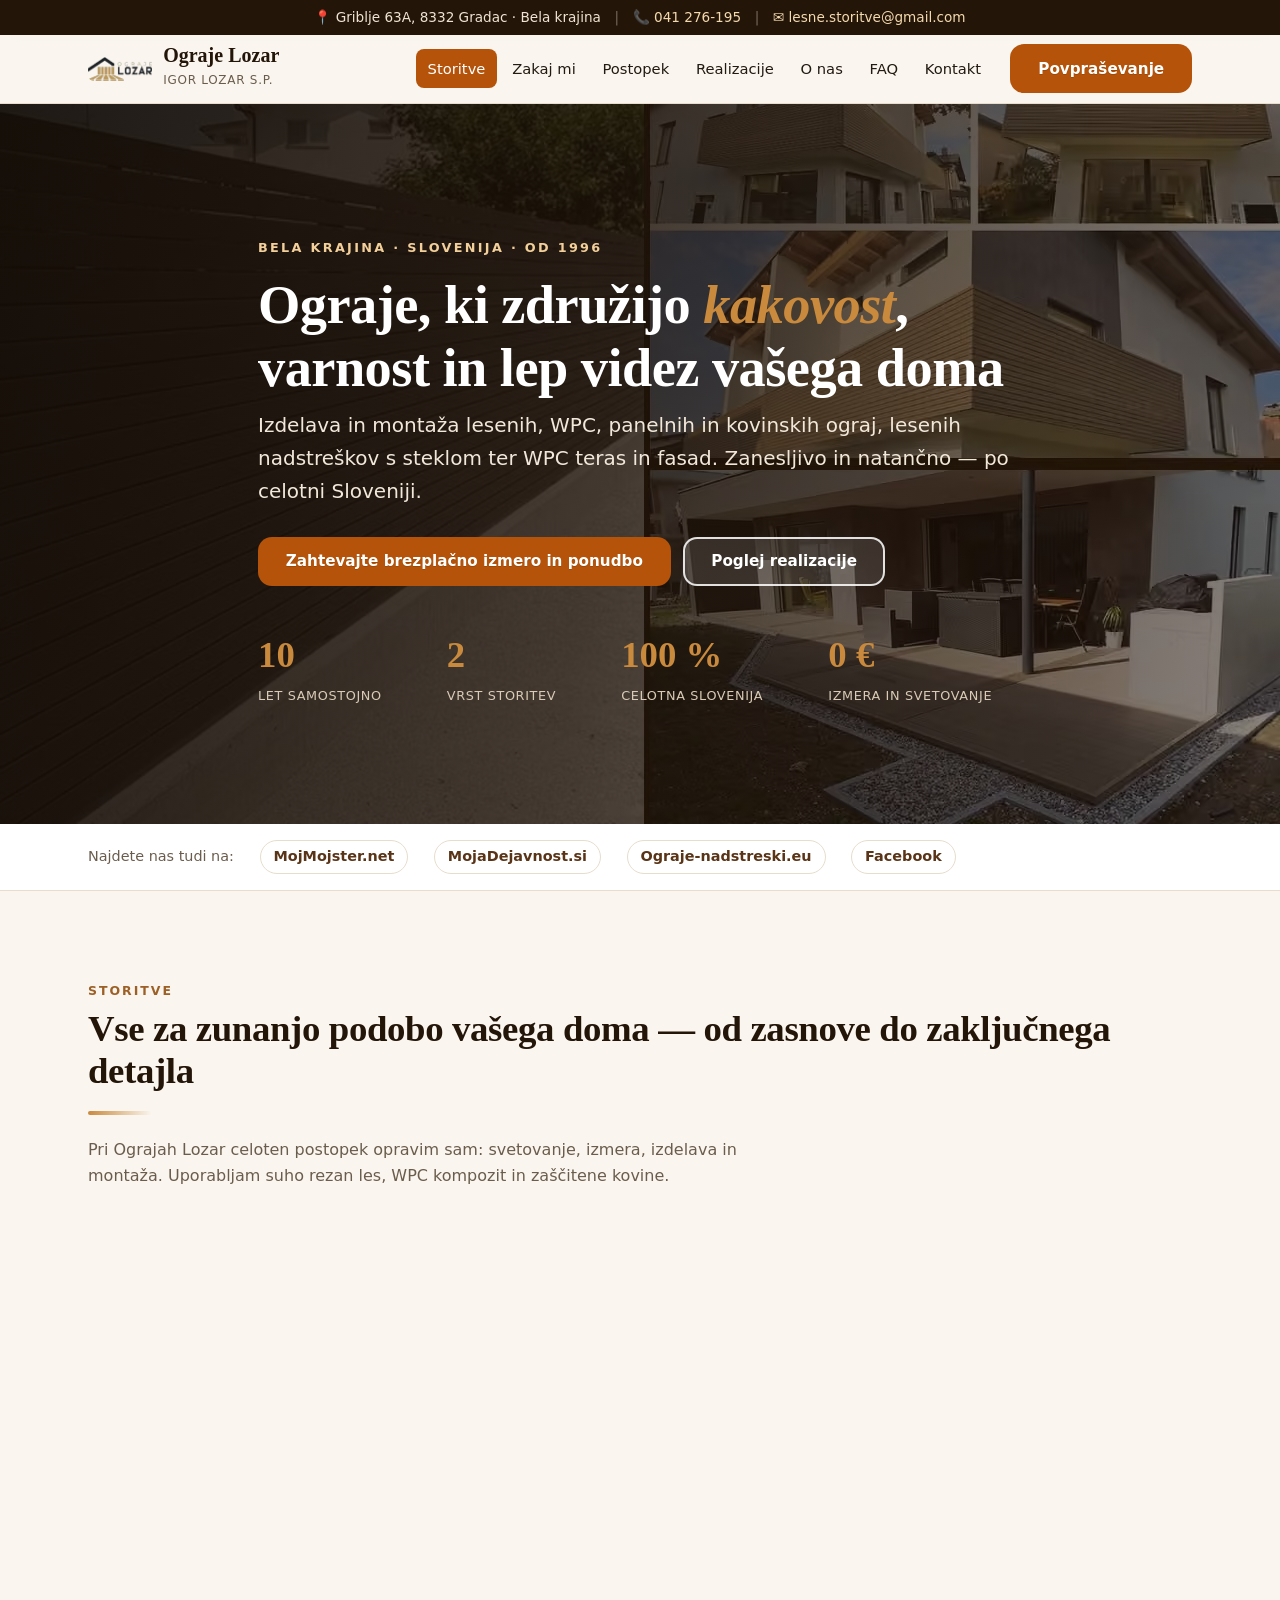
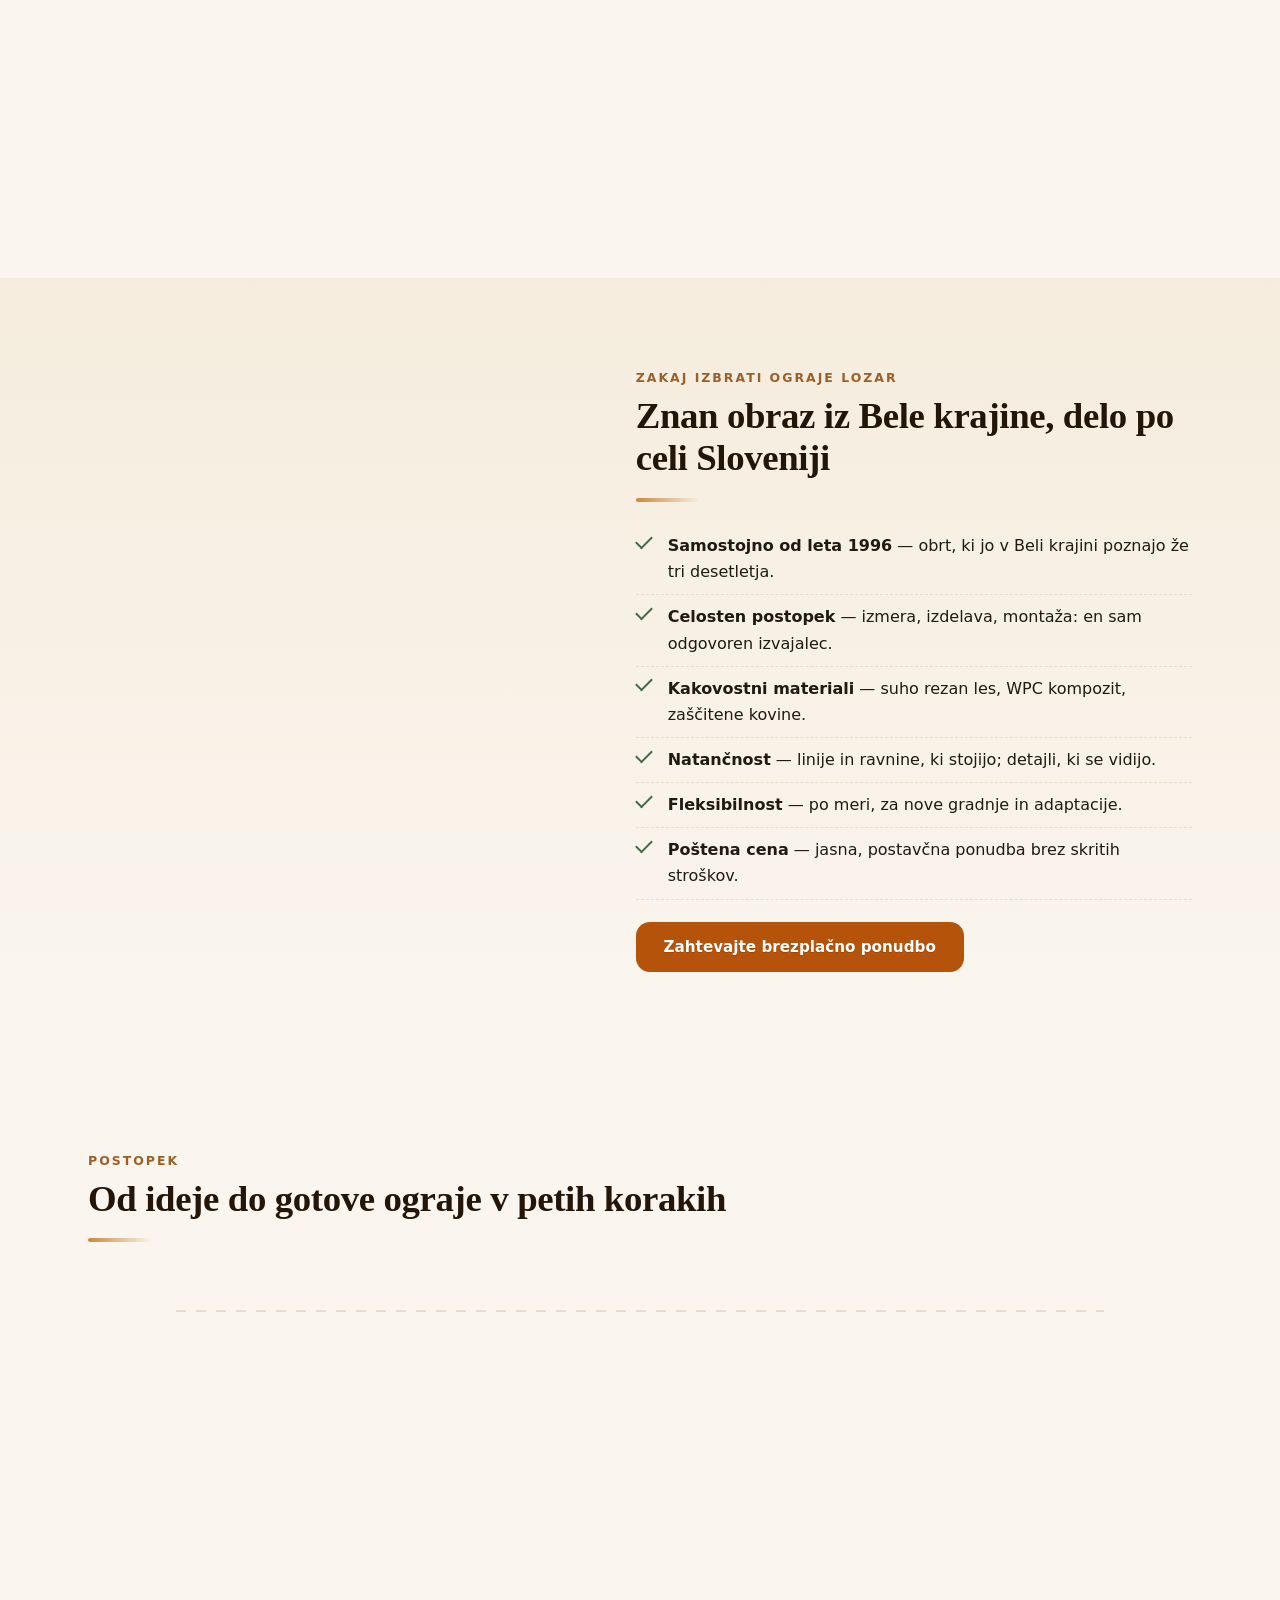
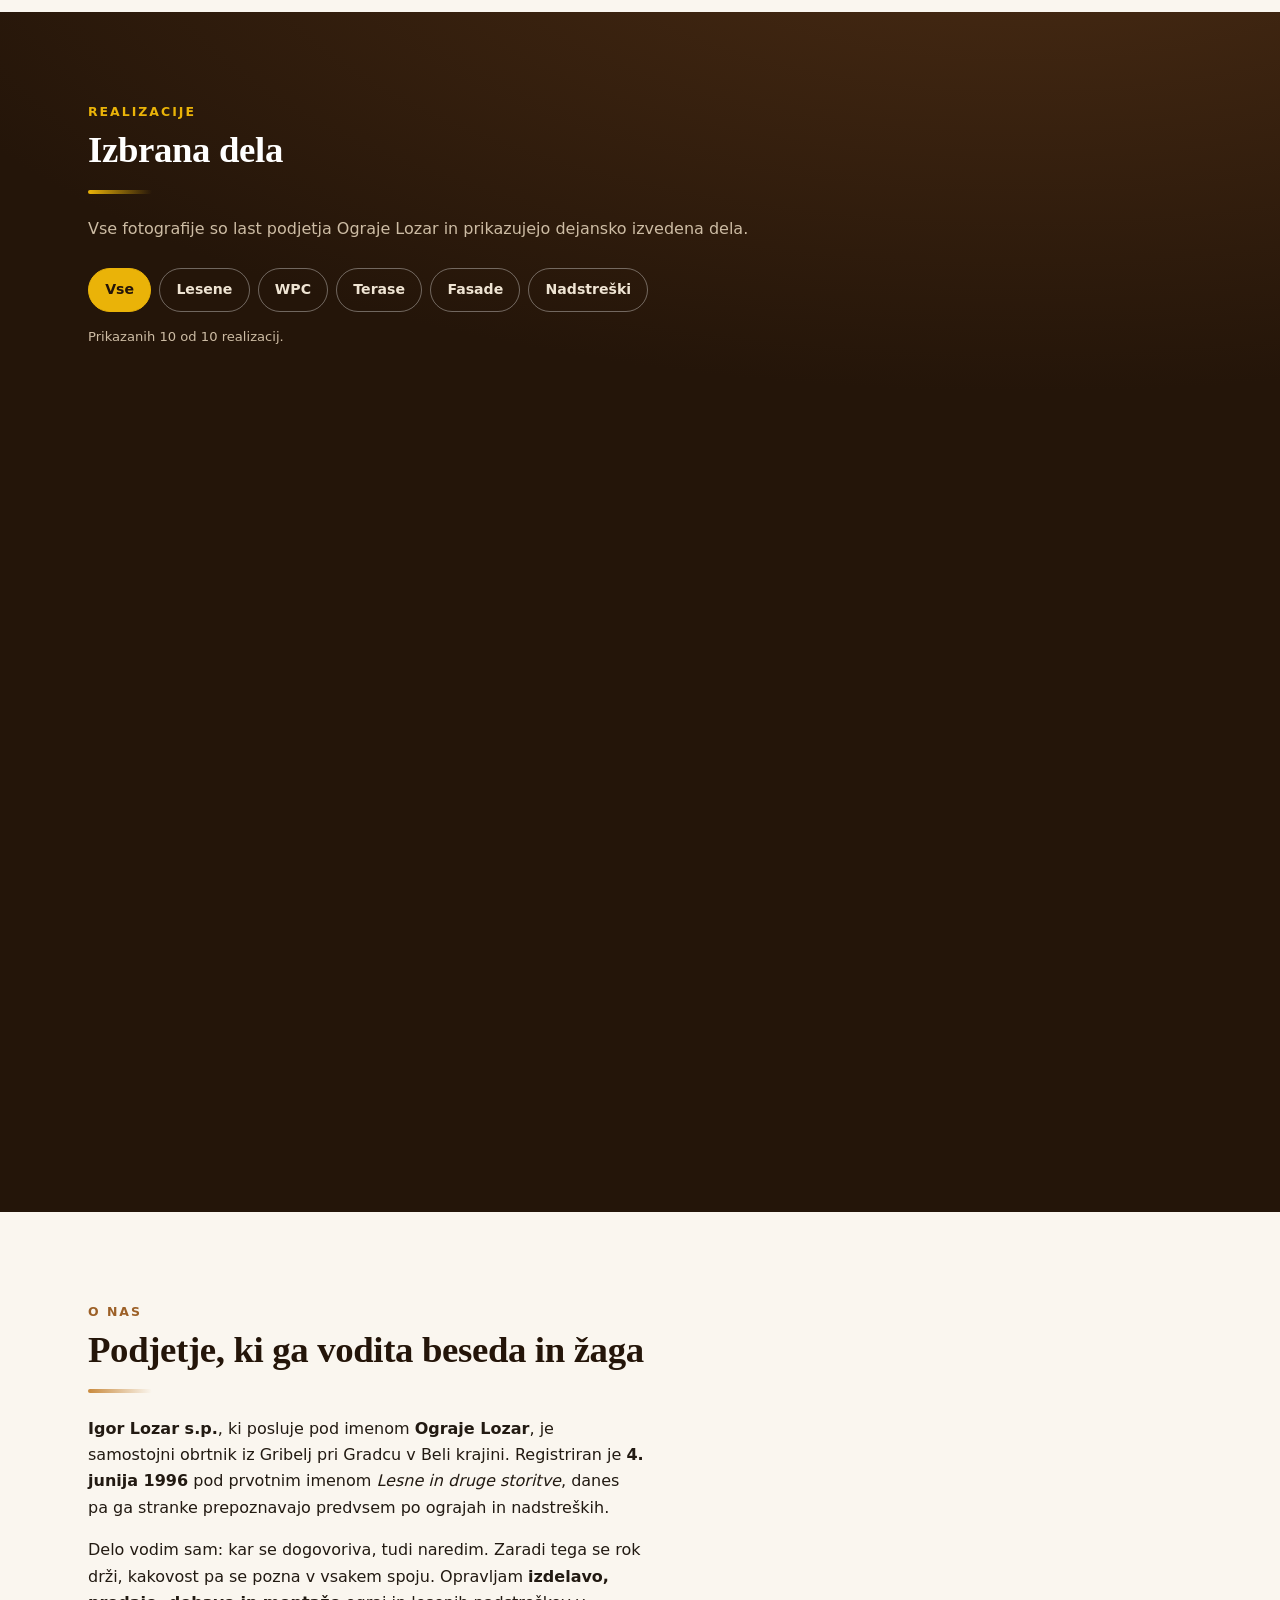
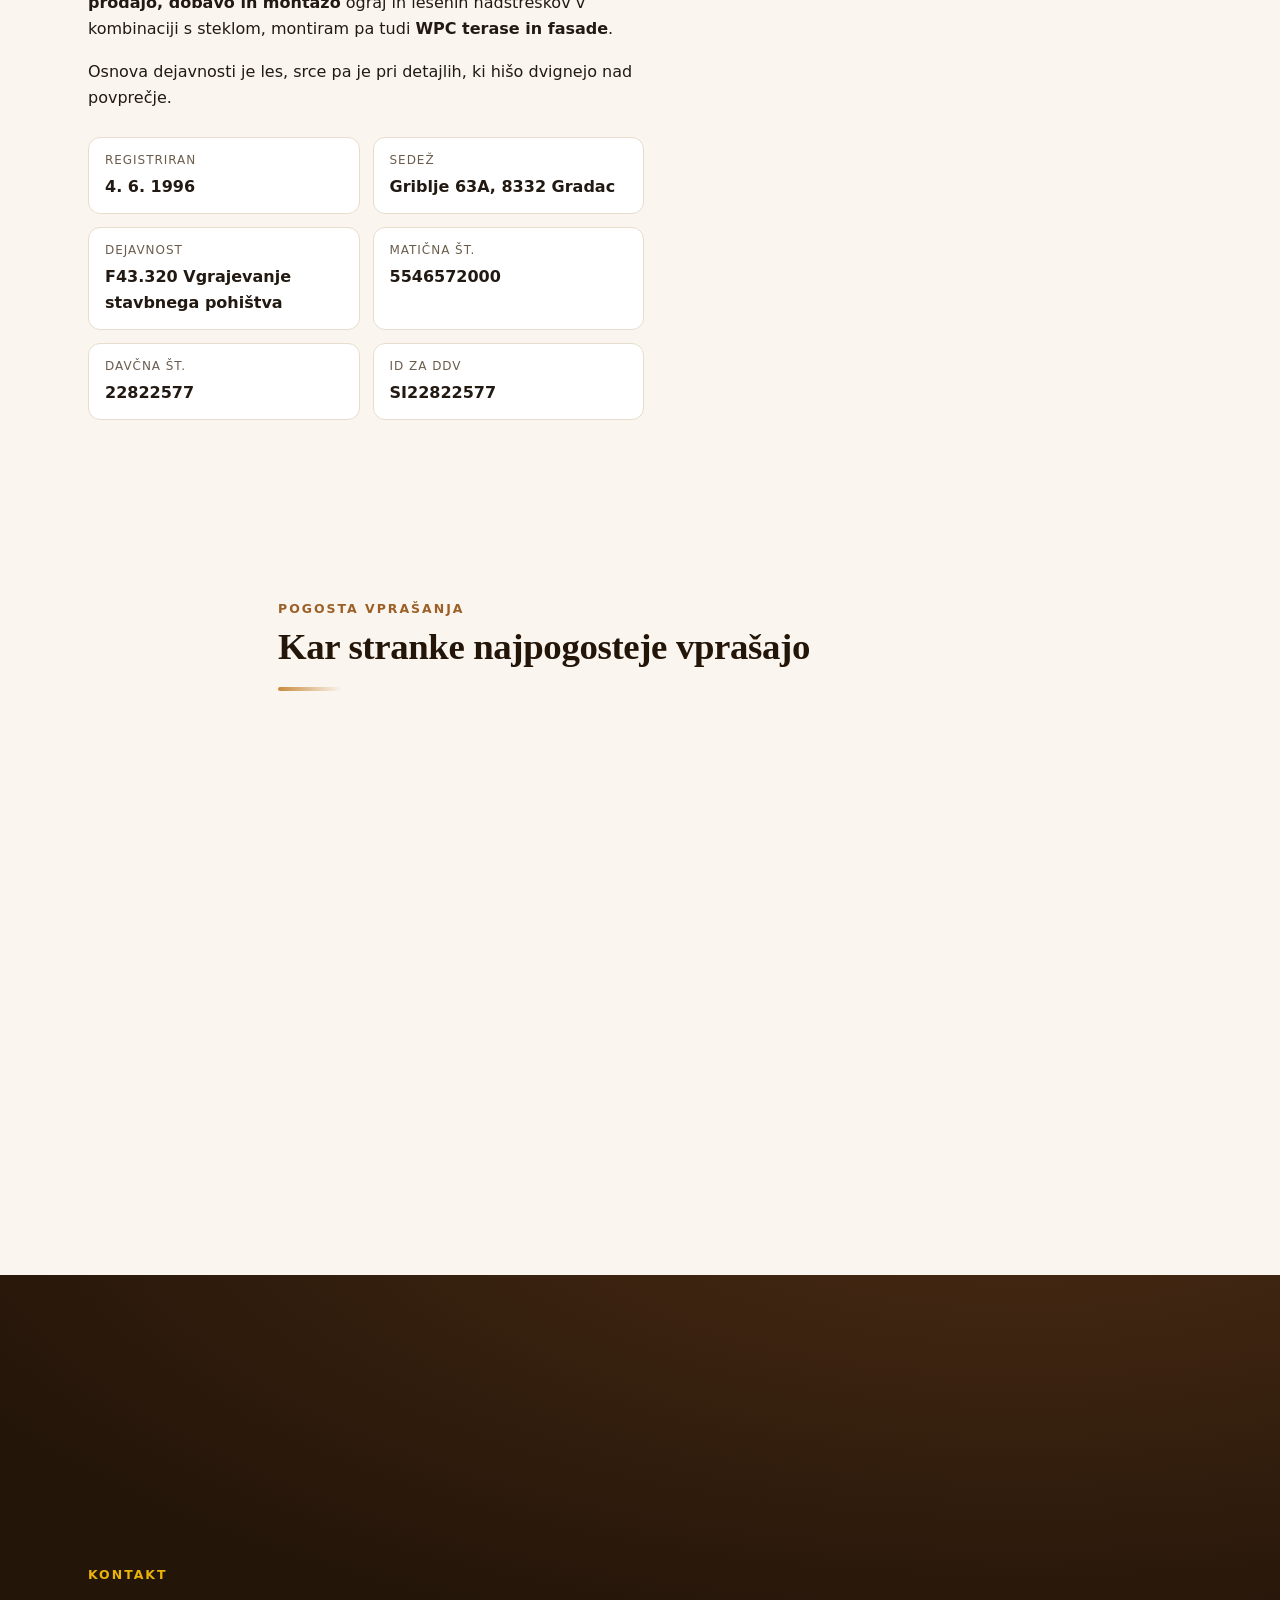
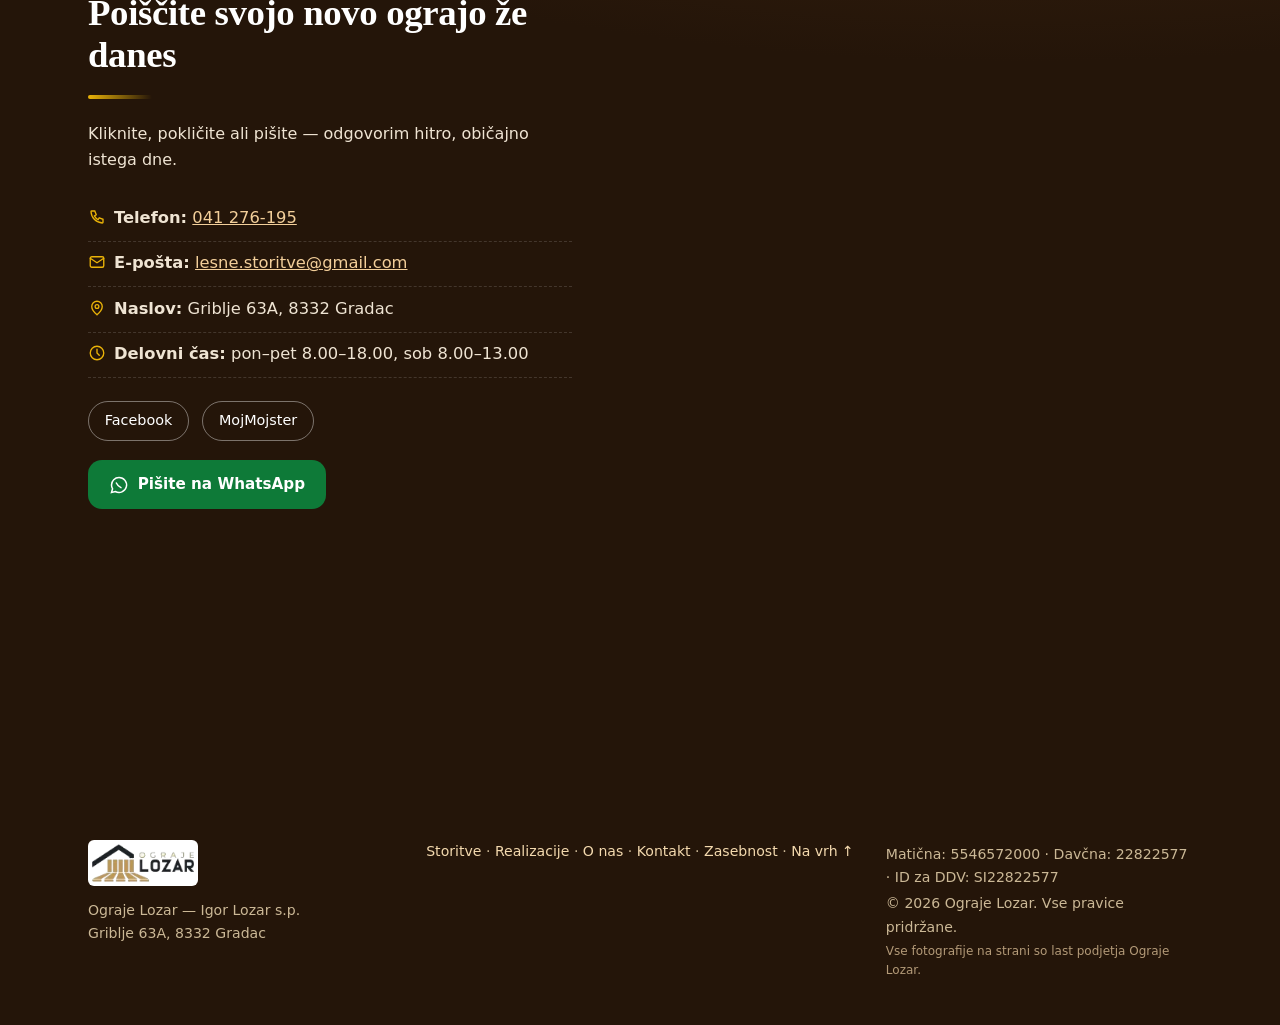
==== commit 7ead1217: "Popravek: "Načrtuj svoj" pri nadstreških Nadstrešek je moškega spola in nehvaležen, zato je tožilnik" ====
--- a/index.html
+++ b/index.html
@@ -207,7 +207,7 @@
         </picture>
         <h3><svg viewBox="0 0 24 24" fill="none" stroke="currentColor" stroke-width="1.8" stroke-linecap="round" aria-hidden="true"><circle cx="12" cy="12" r="4"/><path d="M12 2v3M12 19v3M2 12h3M19 12h3M4.9 4.9l2.1 2.1M17 17l2.1 2.1M19.1 4.9L17 7M7 17l-2.1 2.1"/></svg> Nadstreški</h3>
         <p>Leseni nadstreški v kombinaciji s steklom — za teraso, avtomobile in sproščanje na prostem skozi celo leto.</p>
-        <a class="more" href="#kontakt">Načrtuj svojega →</a>
+        <a class="more" href="#kontakt">Načrtuj svoj →</a>
       </article>
       <article class="card reveal">
         <picture>
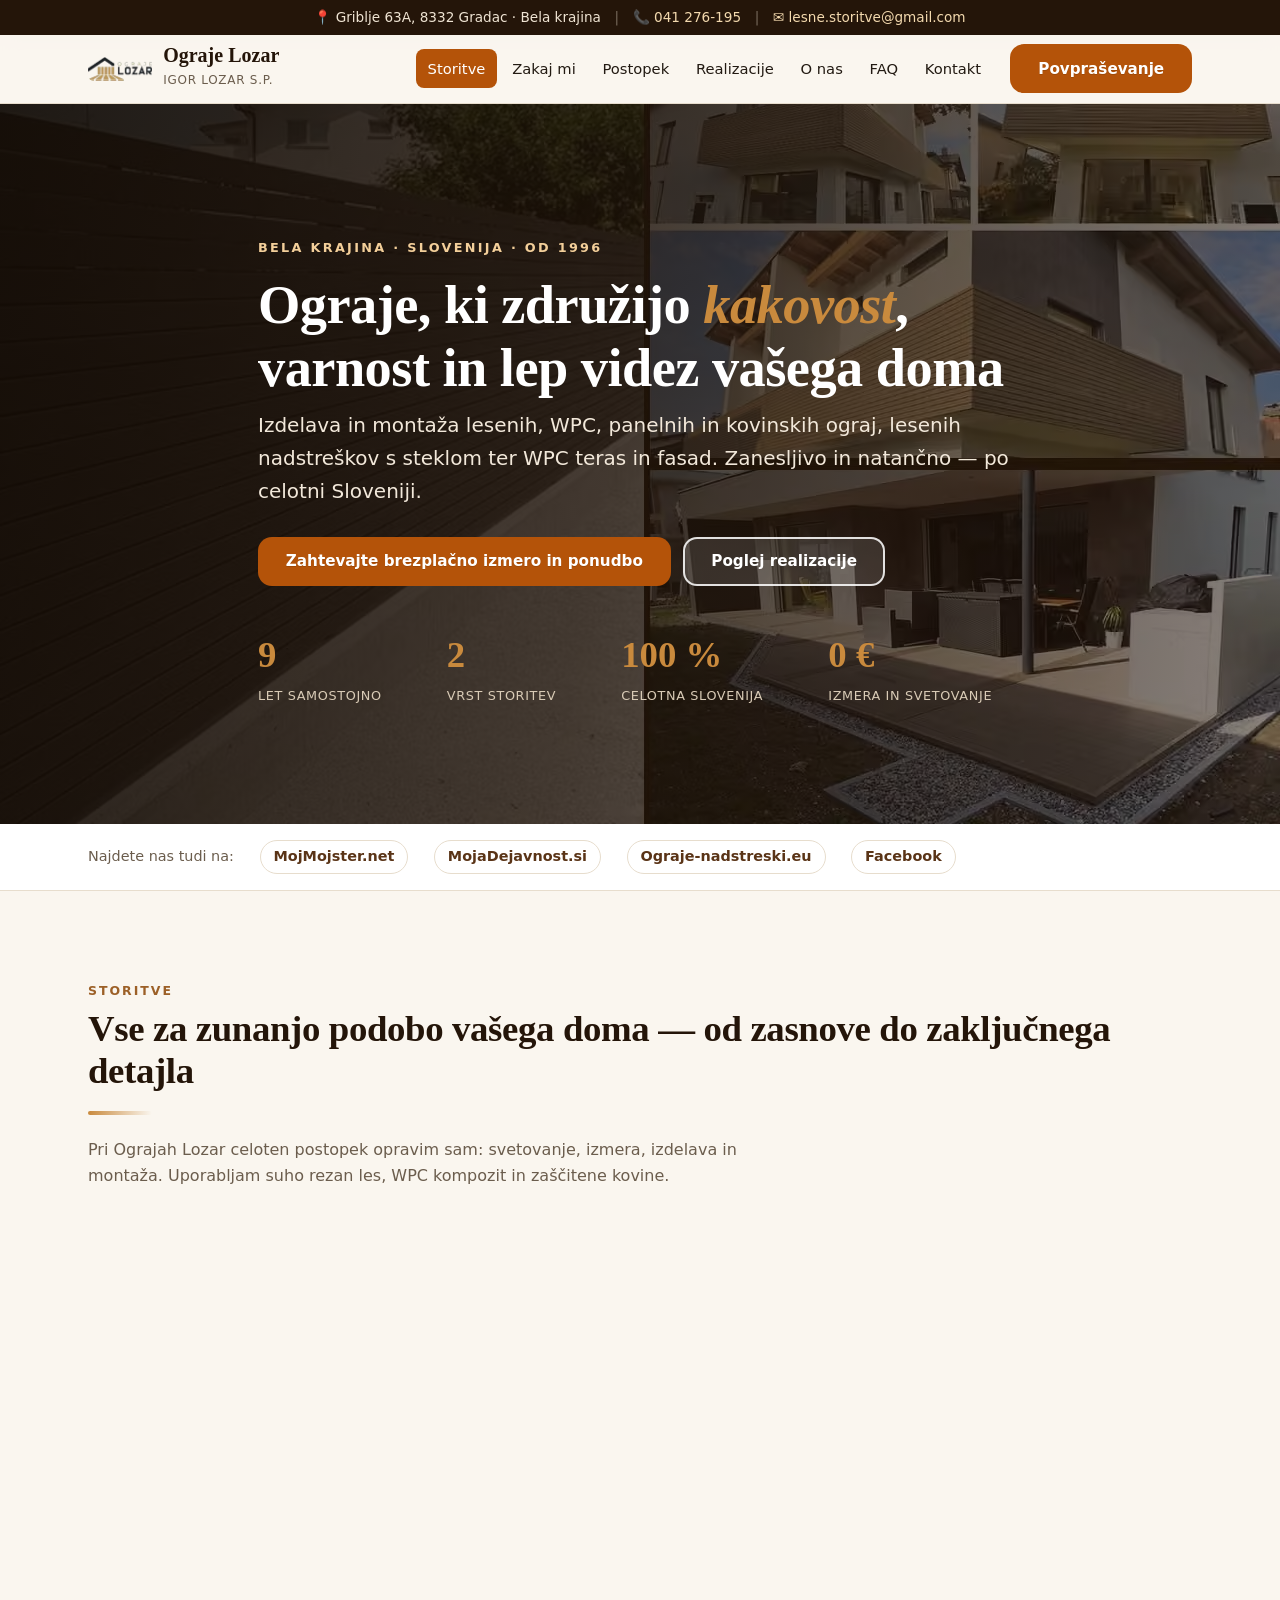
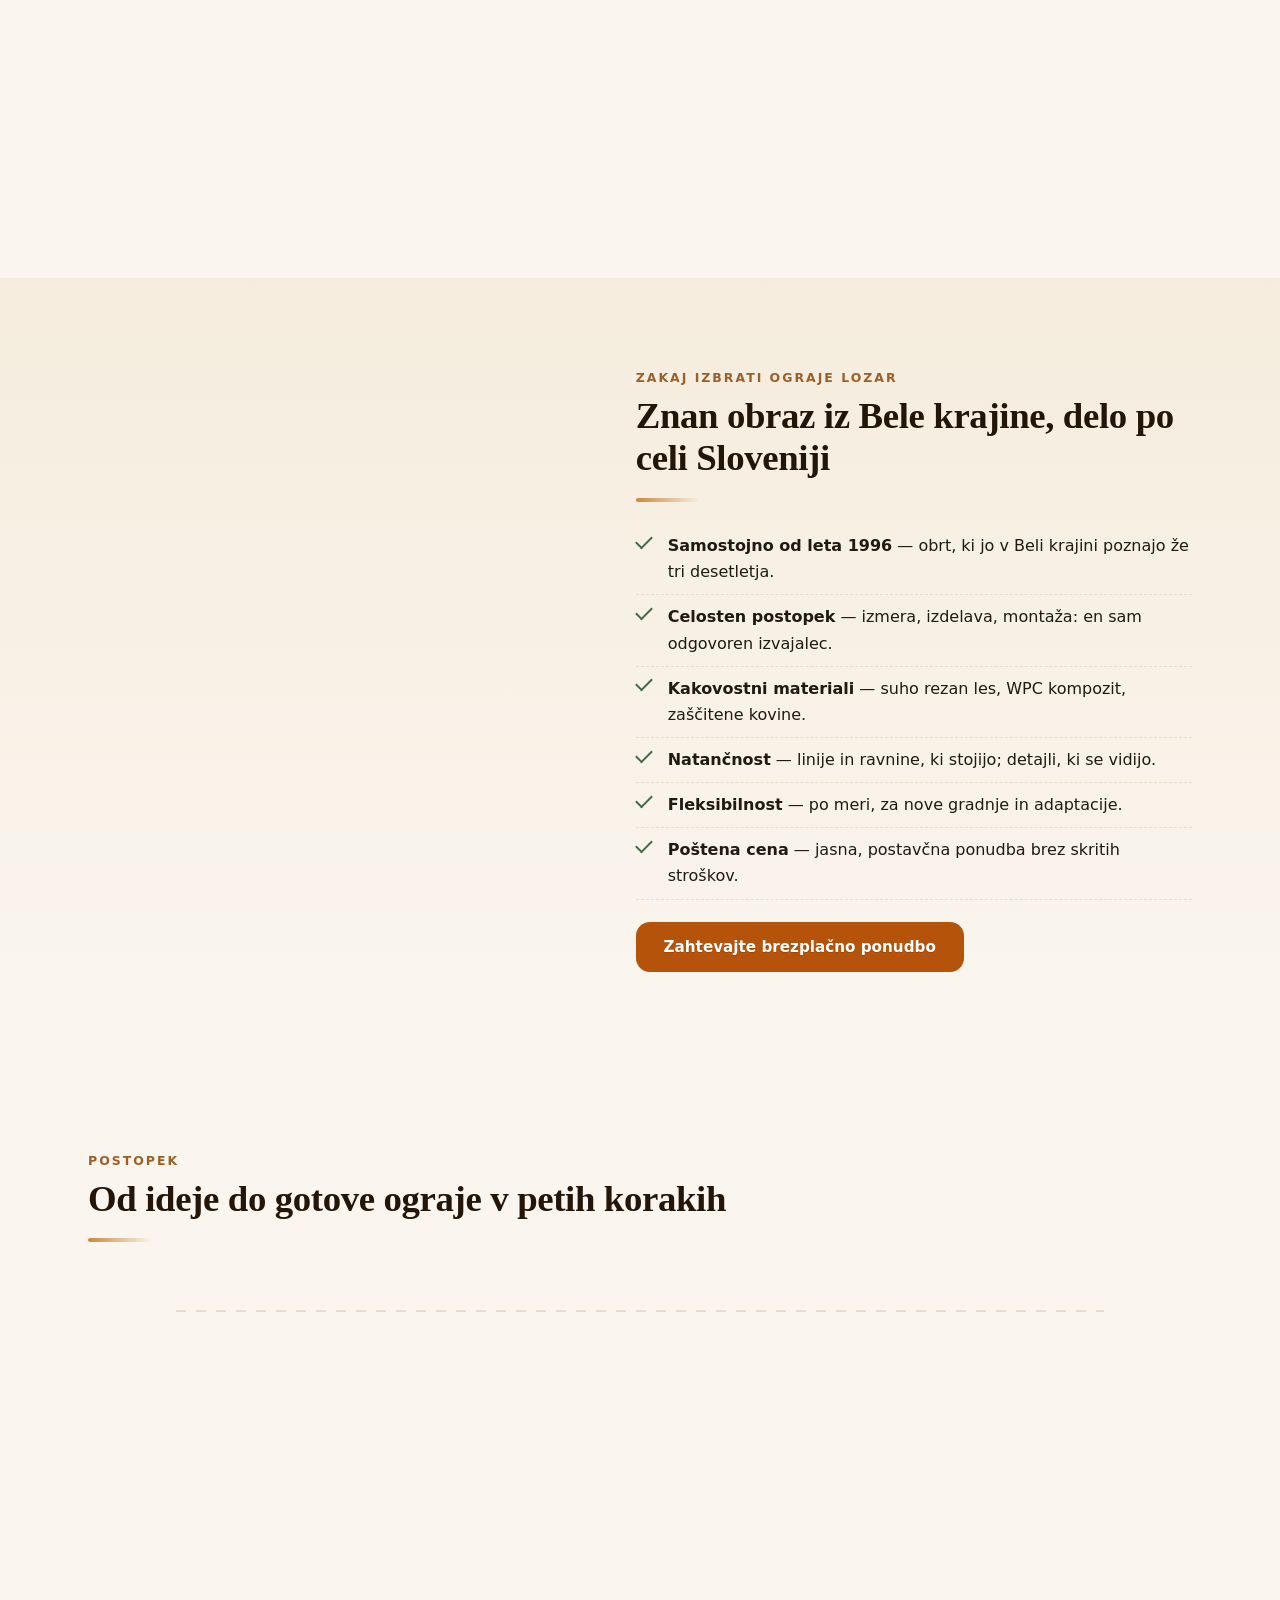
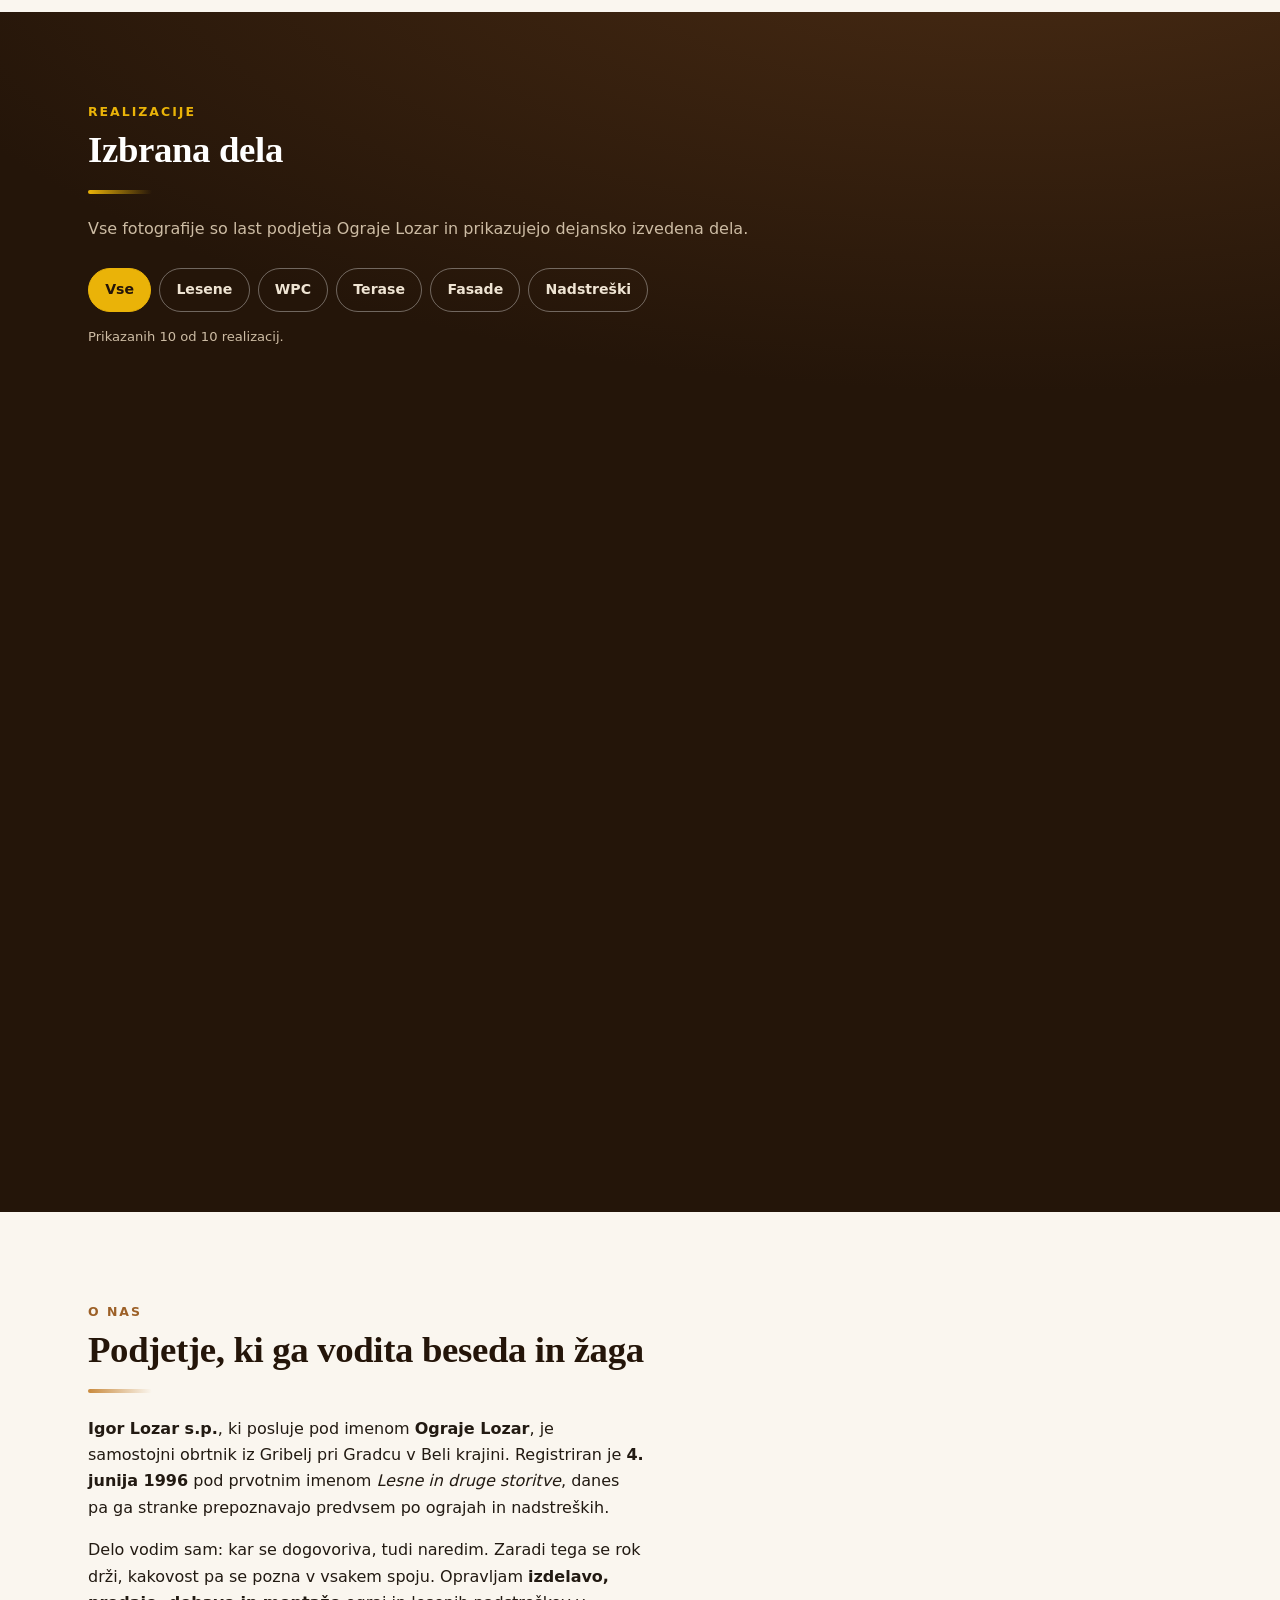
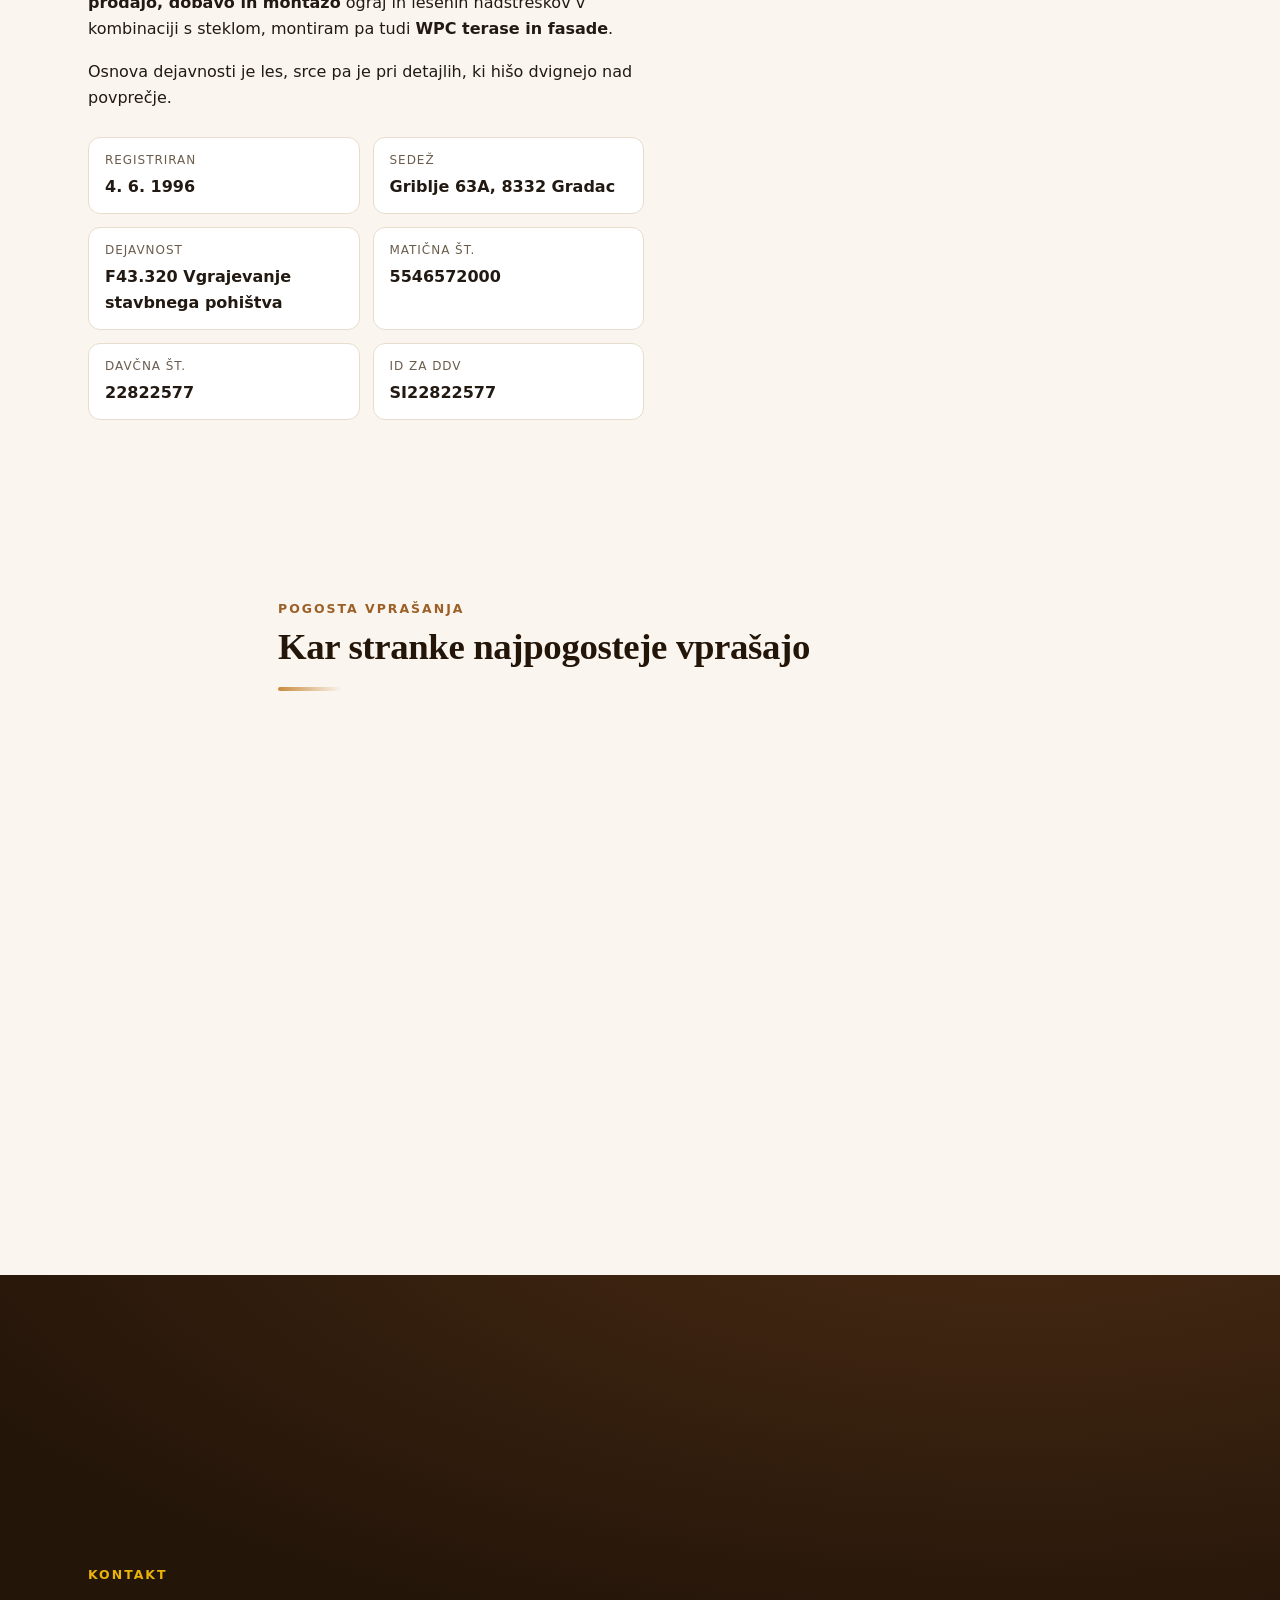
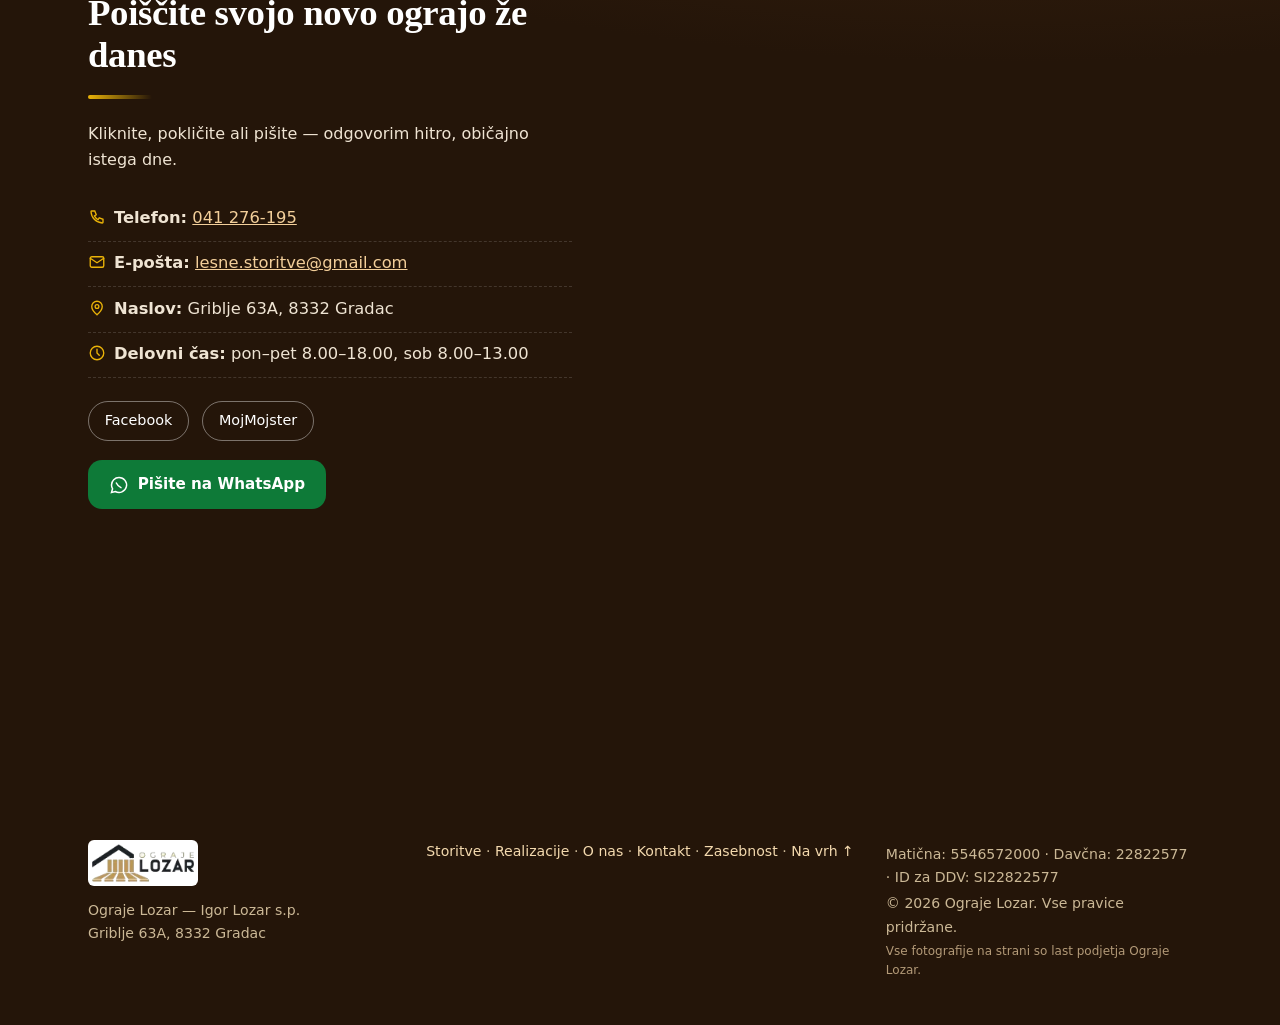
==== commit 5f1a6193: "Popravek napisa na sliki: kolaž je sestavljen iz štirih pogledov Napis in alt za delo-wpc.jpg sta tr" ====
--- a/index.html
+++ b/index.html
@@ -325,8 +325,8 @@
 
       <figure class="reveal" data-cat="wpc fasada"><a href="img/delo-wpc.jpg"><picture>
         <source type="image/avif" srcset="img/delo-wpc.avif"><source type="image/webp" srcset="img/delo-wpc.webp">
-        <img src="img/delo-wpc.jpg" alt="Tri fotografije iste hiše: WPC obloga balkonskih ograj v dveh nadstropjih" width="780" height="600" loading="lazy" decoding="async"></picture></a>
-        <figcaption>WPC obloga balkonskih ograj — trije pogledi</figcaption></figure>
+        <img src="img/delo-wpc.jpg" alt="Štiri fotografije iste hiše: WPC obloga balkonskih ograj v rjavem odtenku" width="780" height="600" loading="lazy" decoding="async"></picture></a>
+        <figcaption>WPC obloga balkonskih ograj — štirje pogledi</figcaption></figure>
 
       <figure class="reveal" data-cat="fasada"><a href="img/ograj-lesena-balkon.jpg"><picture>
         <source type="image/avif" srcset="img/ograj-lesena-balkon.avif"><source type="image/webp" srcset="img/ograj-lesena-balkon.webp">
--- a/css/style.css
+++ b/css/style.css
@@ -290,8 +290,10 @@
   .foot-in{grid-template-columns:1fr}
   .quote-form{grid-template-columns:1fr}
   .sticky-call{display:flex}
-  body{padding-bottom:60px}
-  .to-top{bottom:84px;right:12px}
+  /* Vrstica zraste z varnostnim robom zaslona, zato morata za njo rasti tudi
+     odmik telesa in gumb na vrh — sicer prekrijeta nogo. */
+  body{padding-bottom:calc(60px + env(safe-area-inset-bottom))}
+  .to-top{bottom:calc(84px + env(safe-area-inset-bottom));right:12px}
 }
 @media (max-width:560px){
   .grid-4,.mini-grid{grid-template-columns:1fr}
